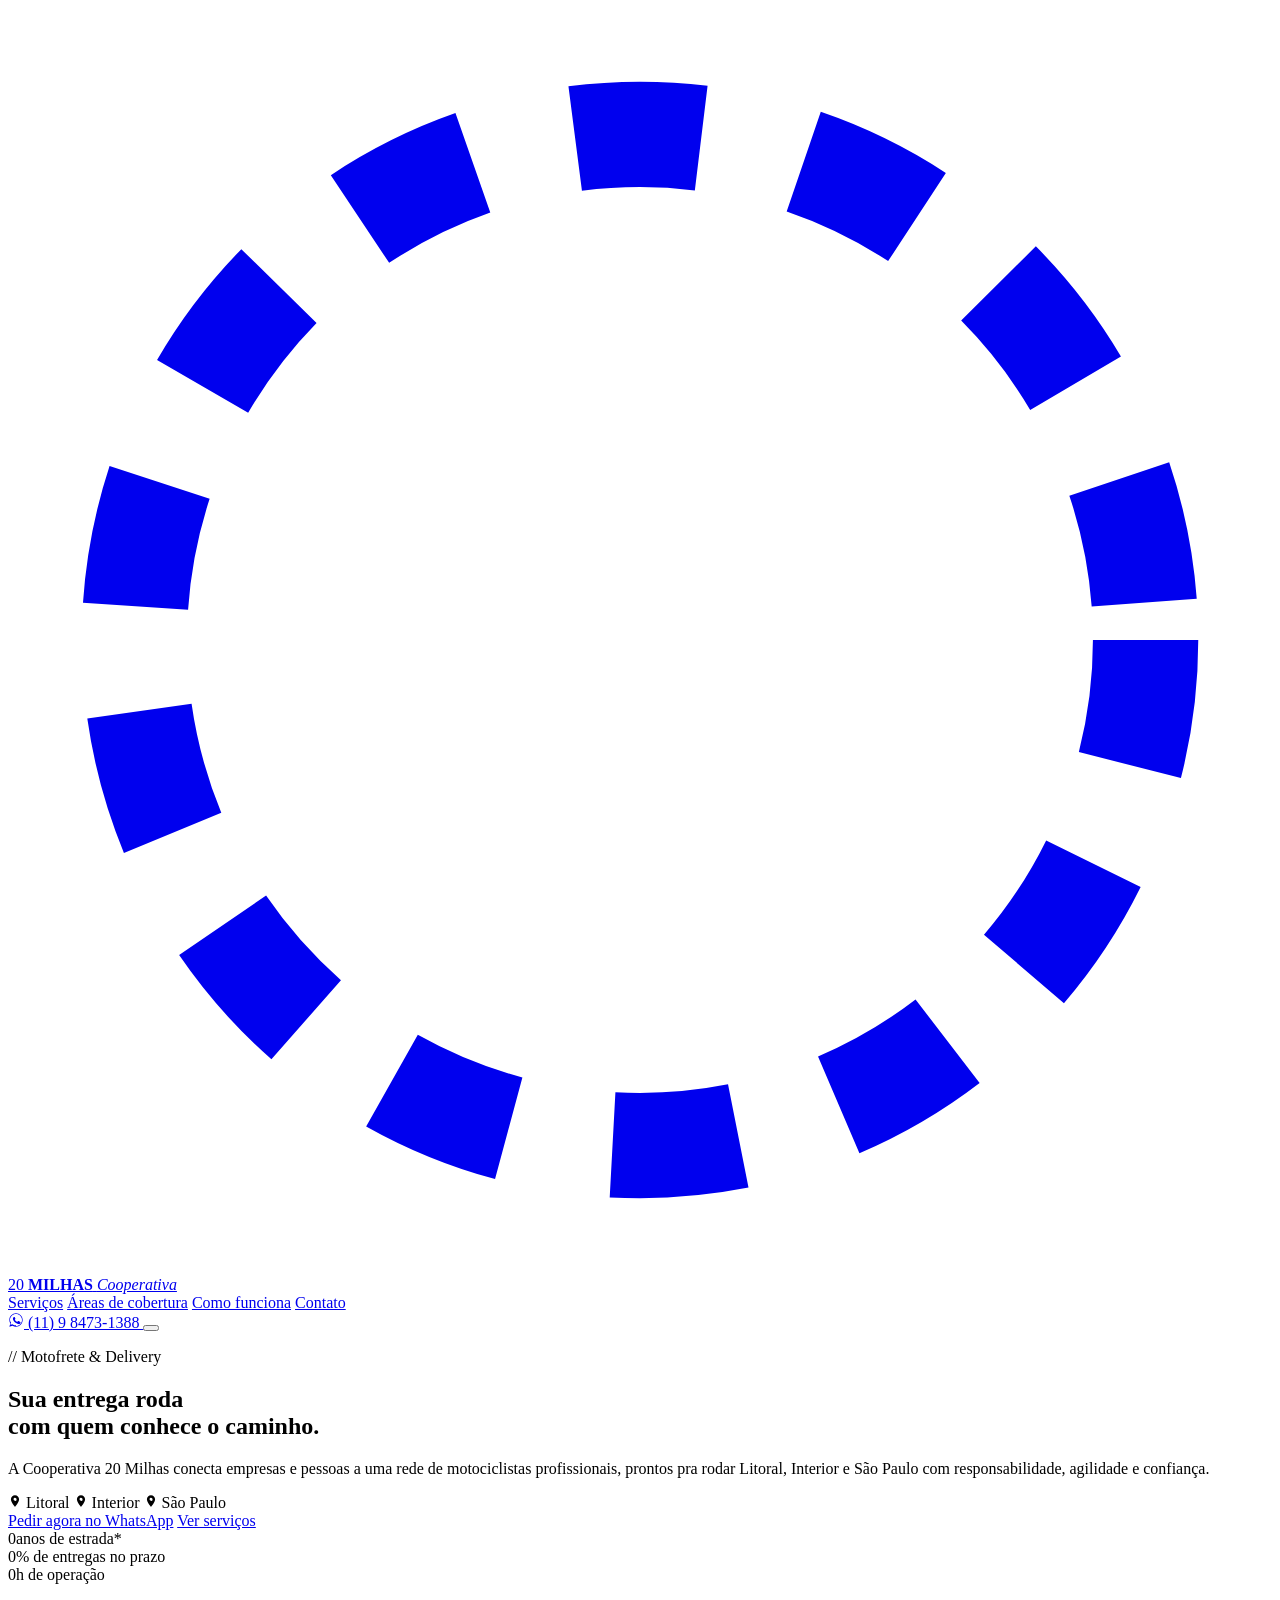
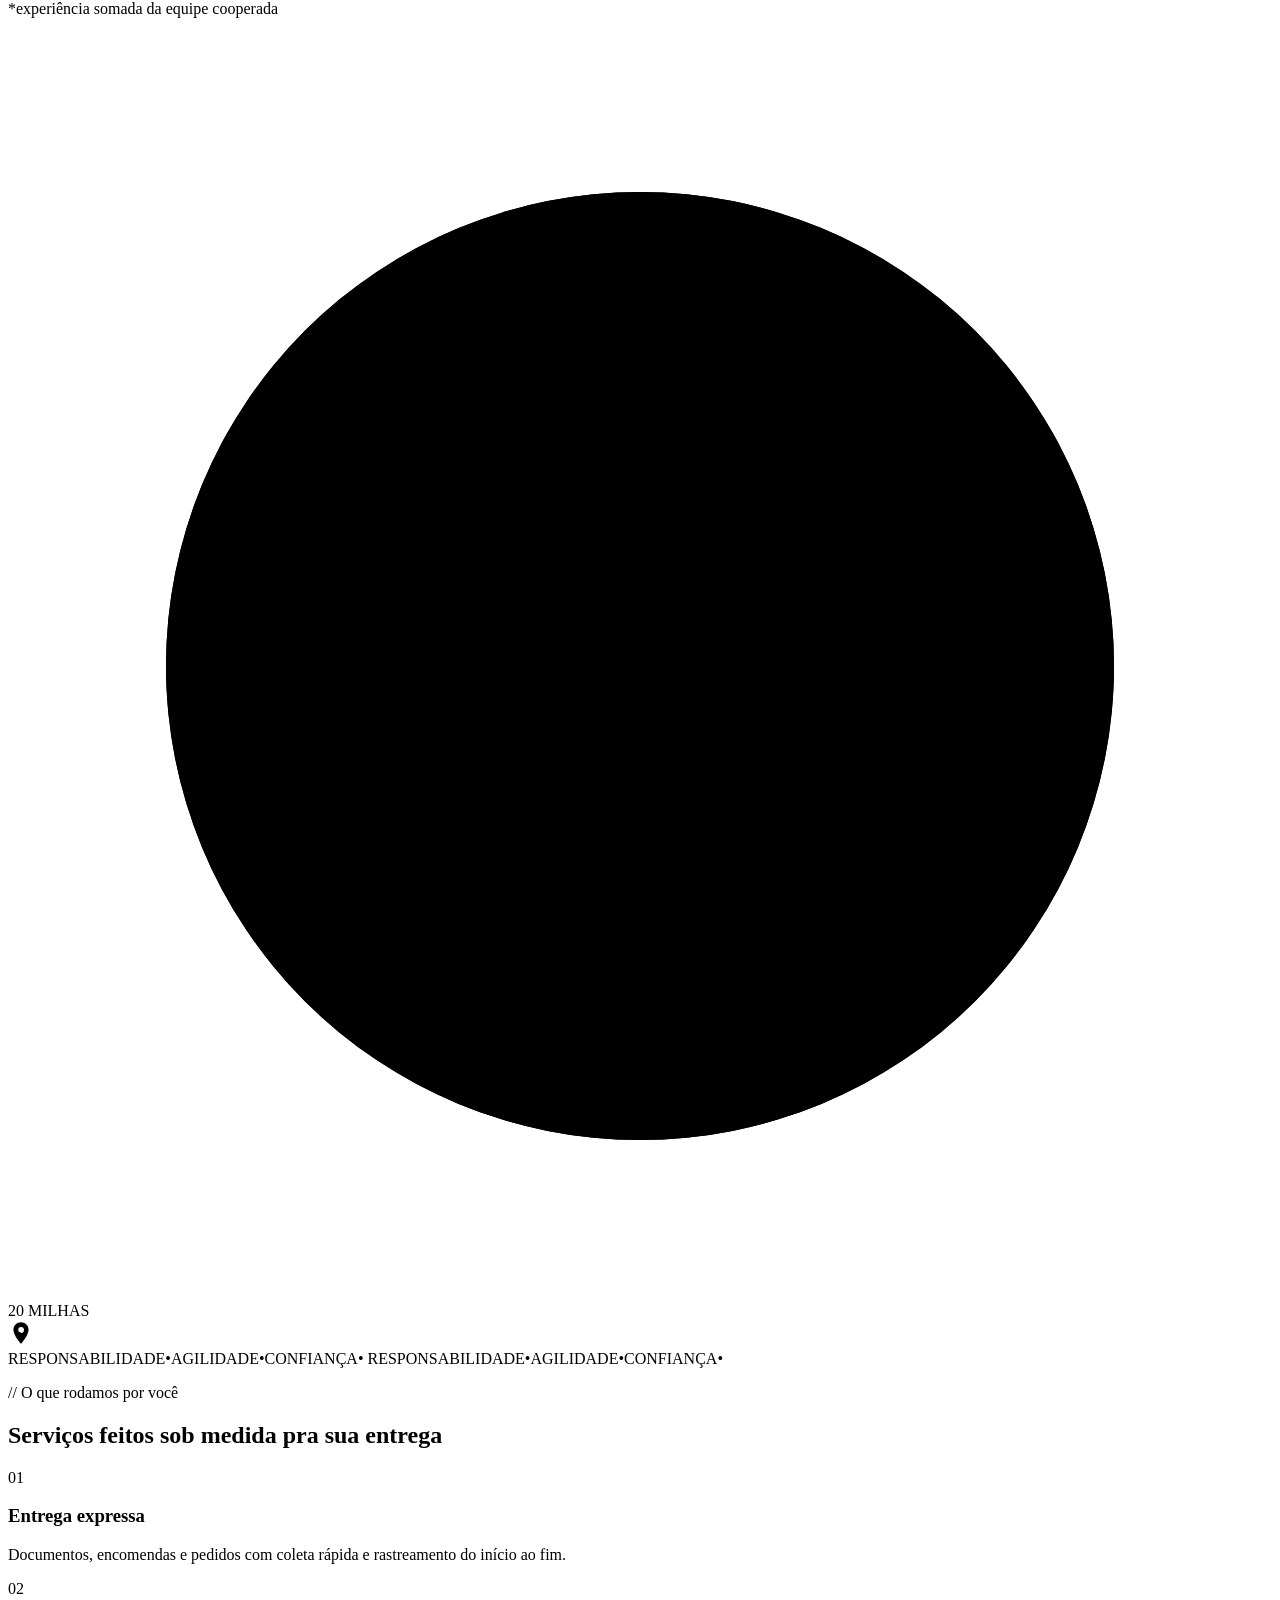
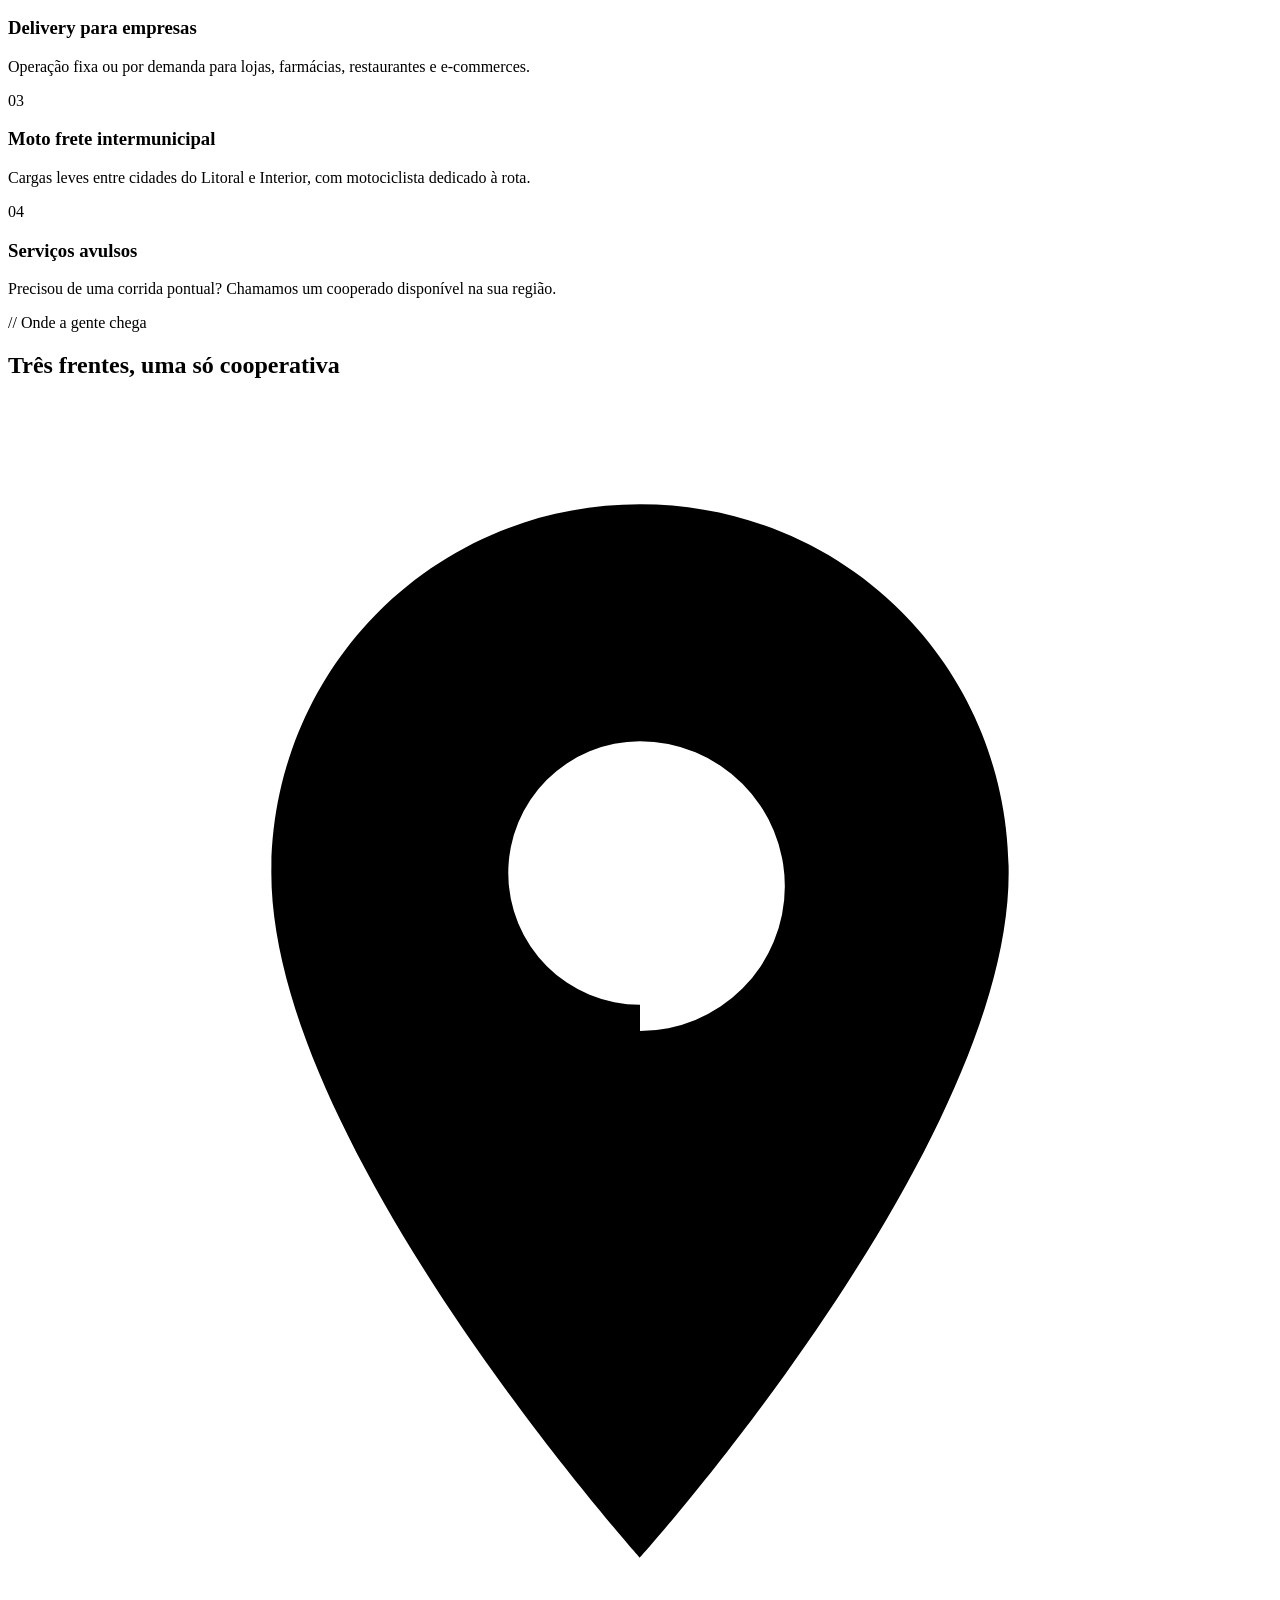
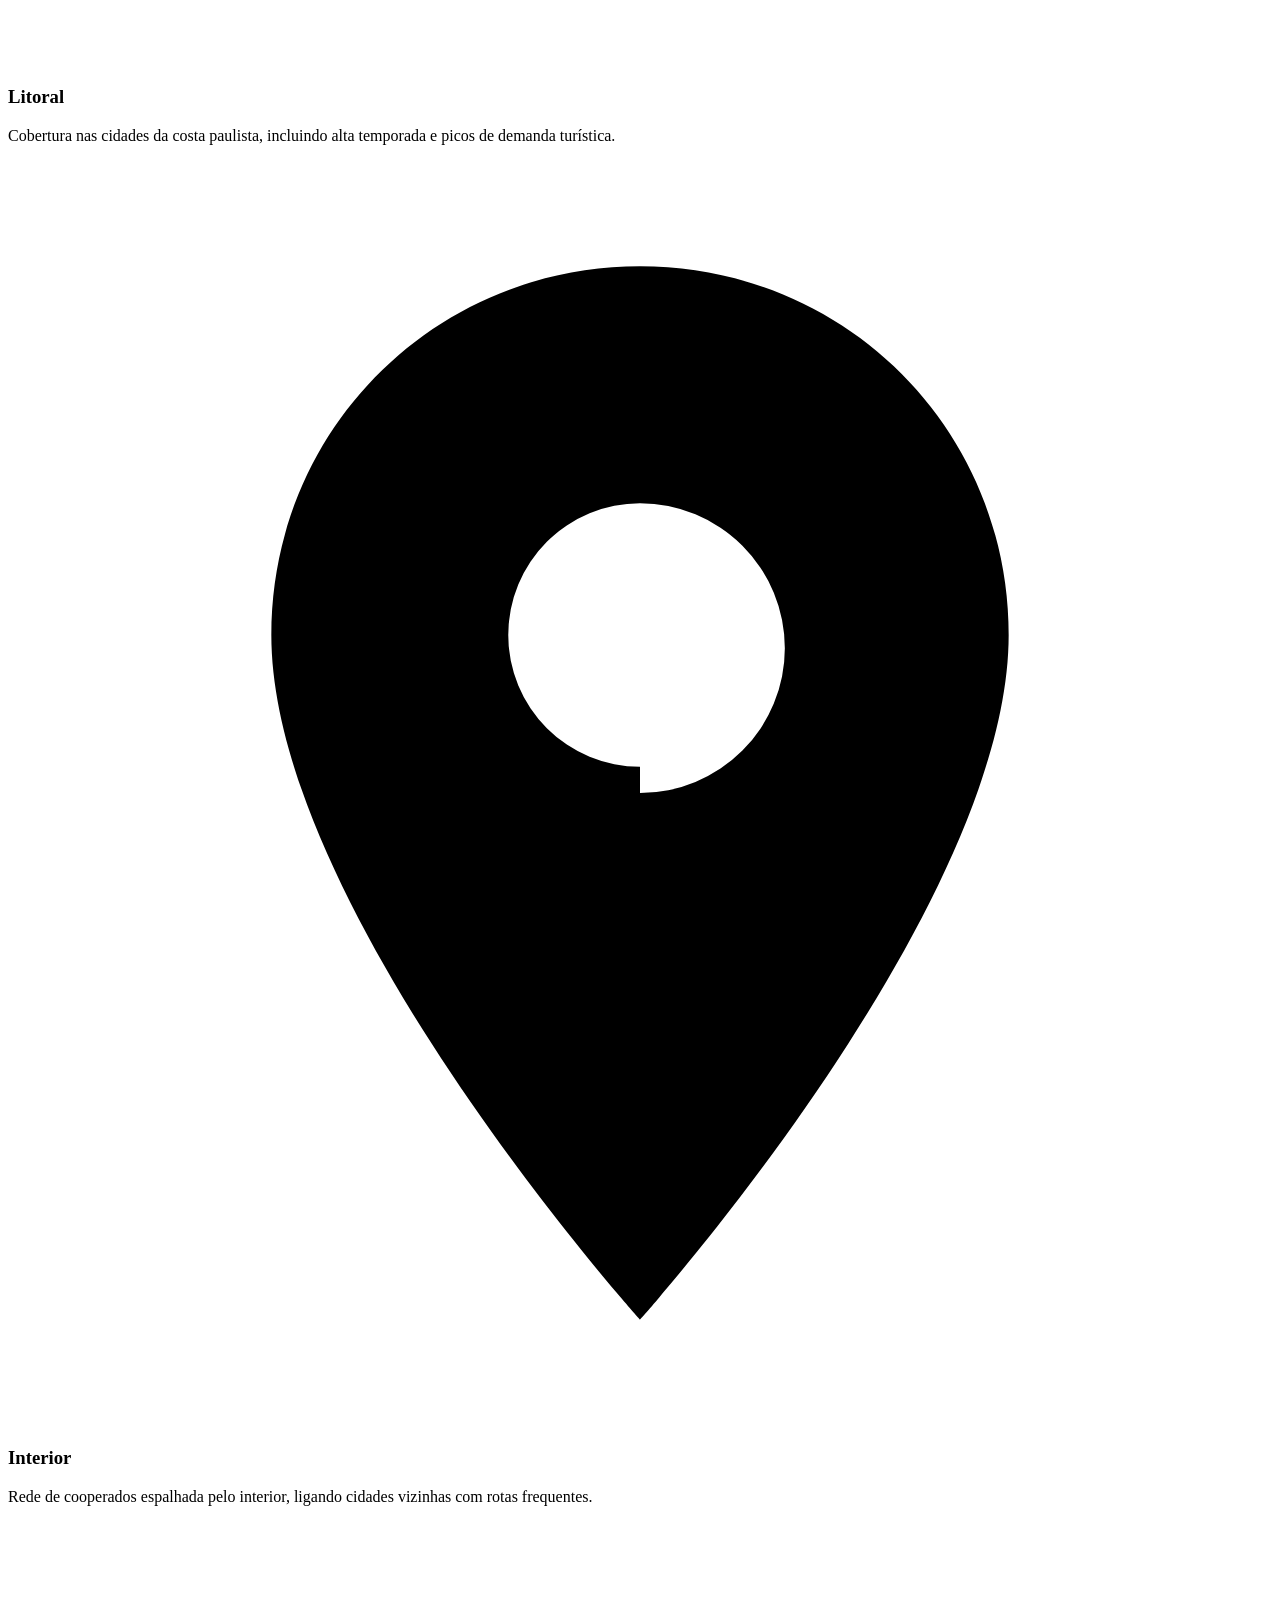
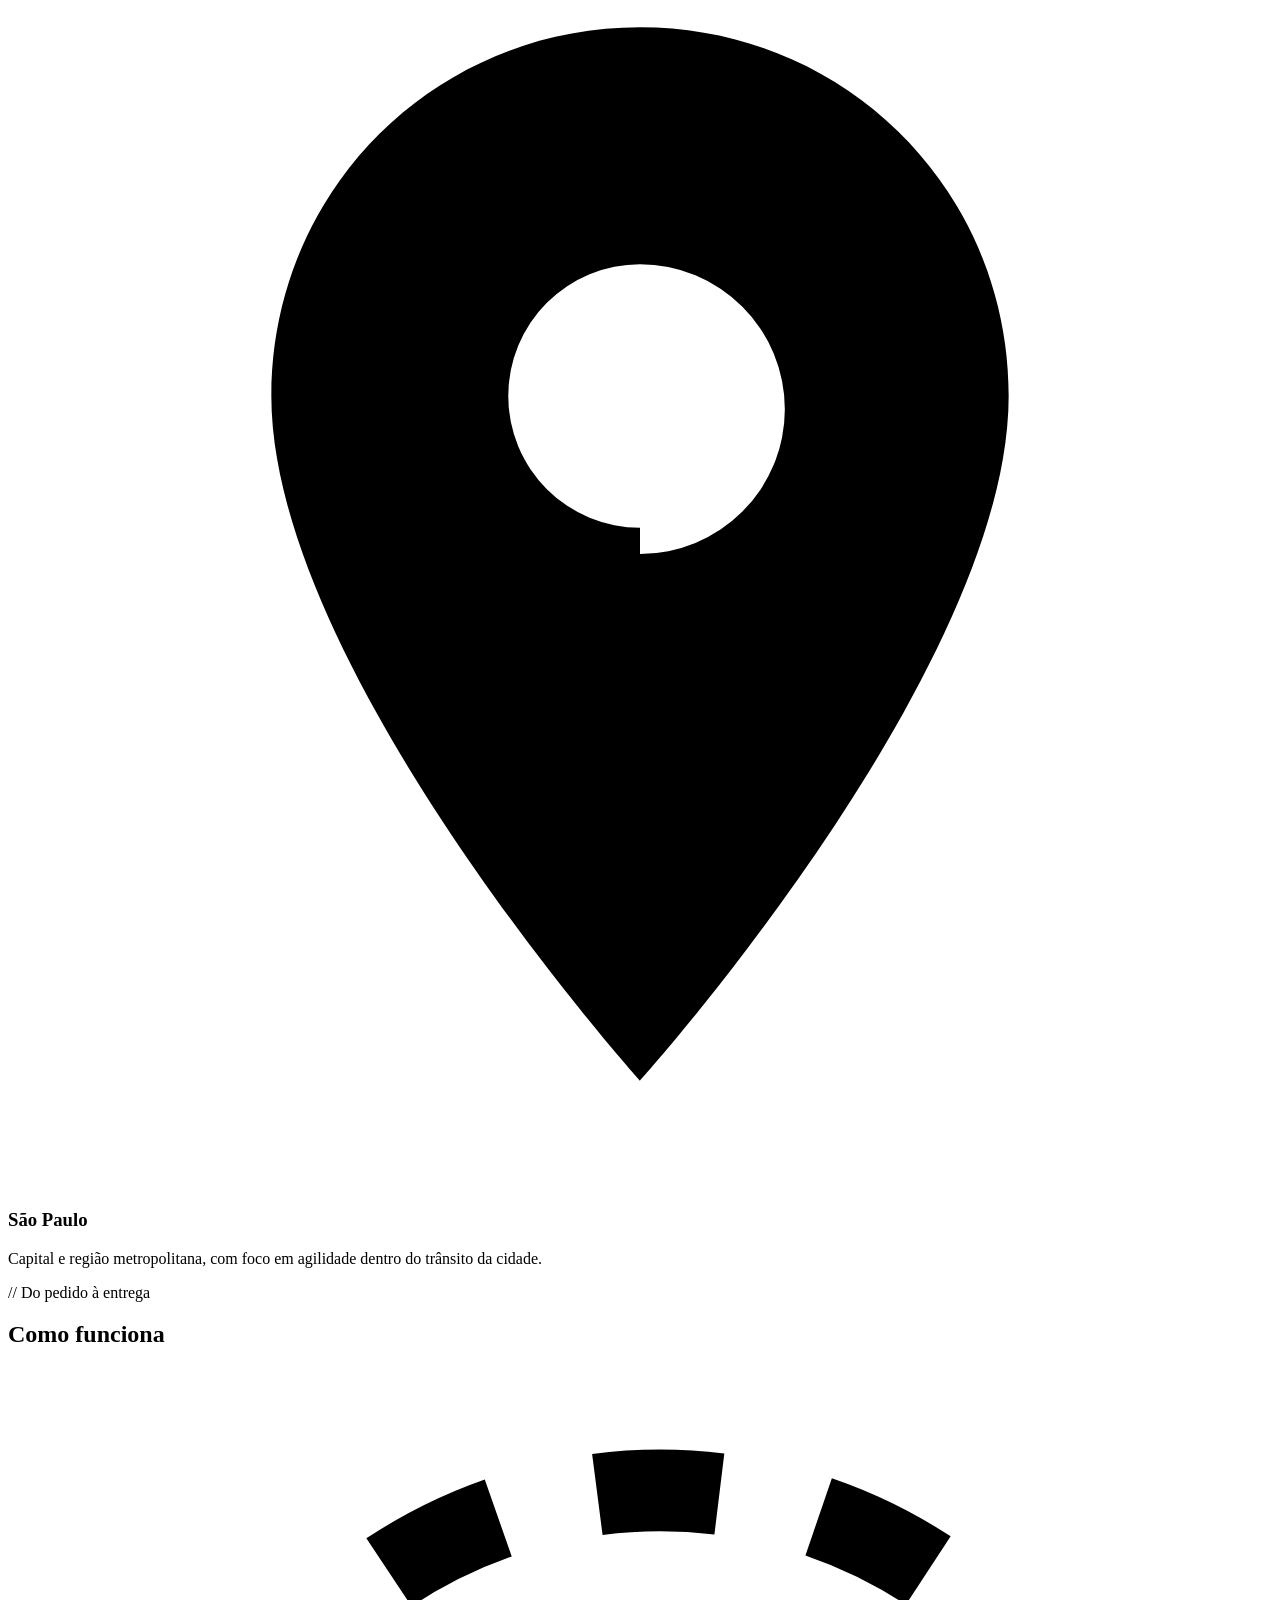
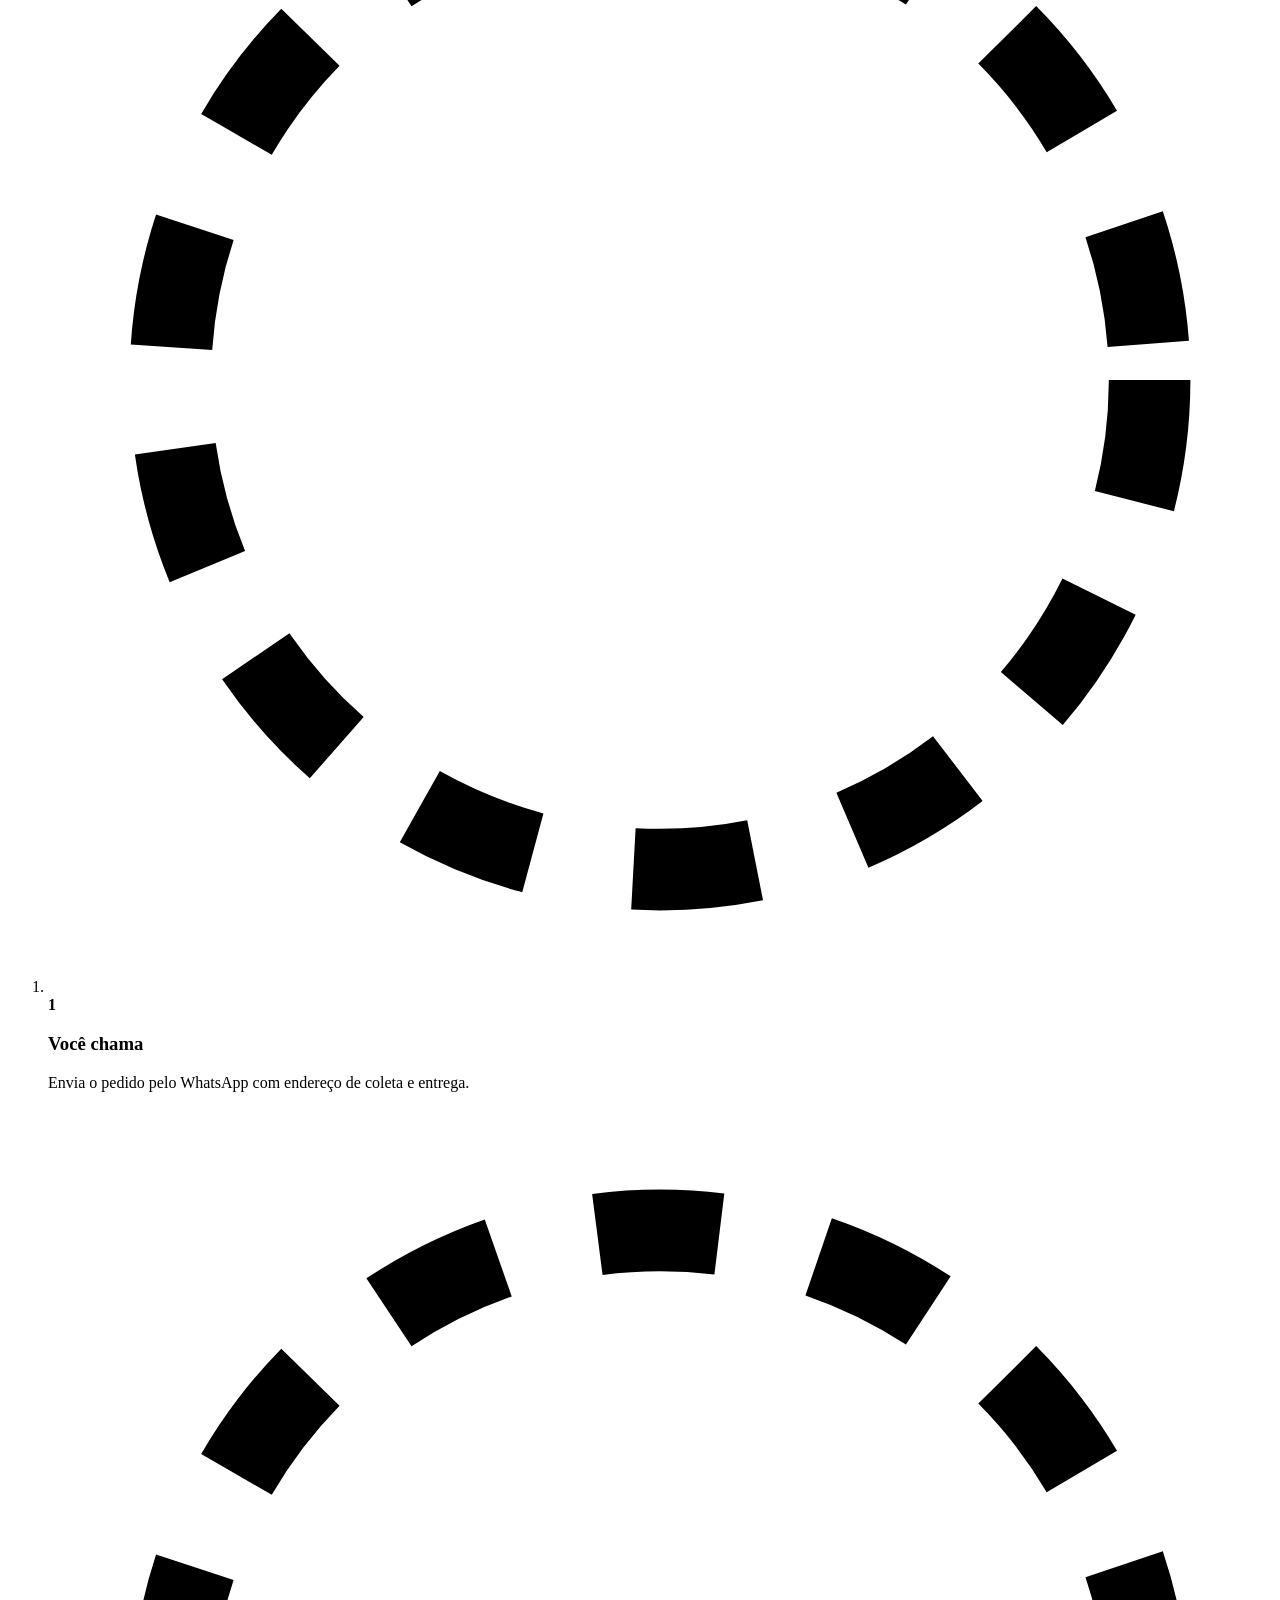
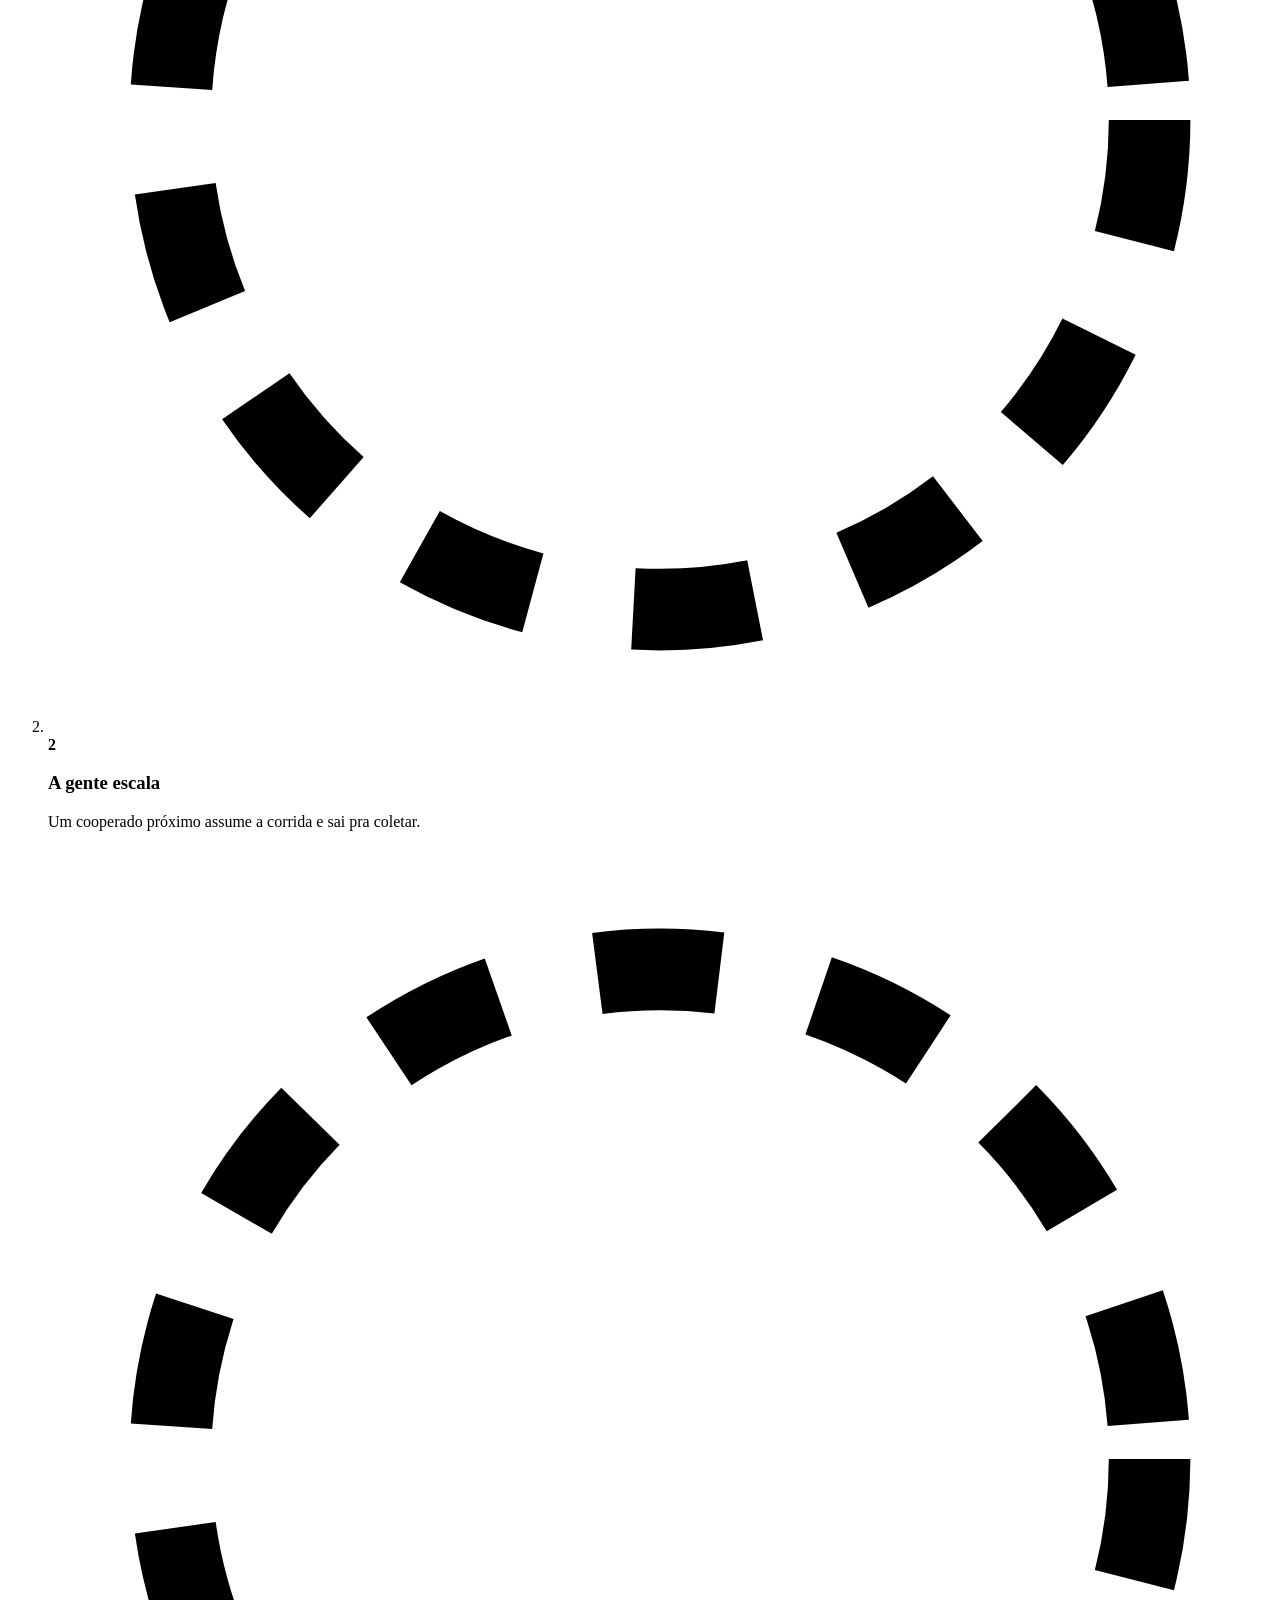
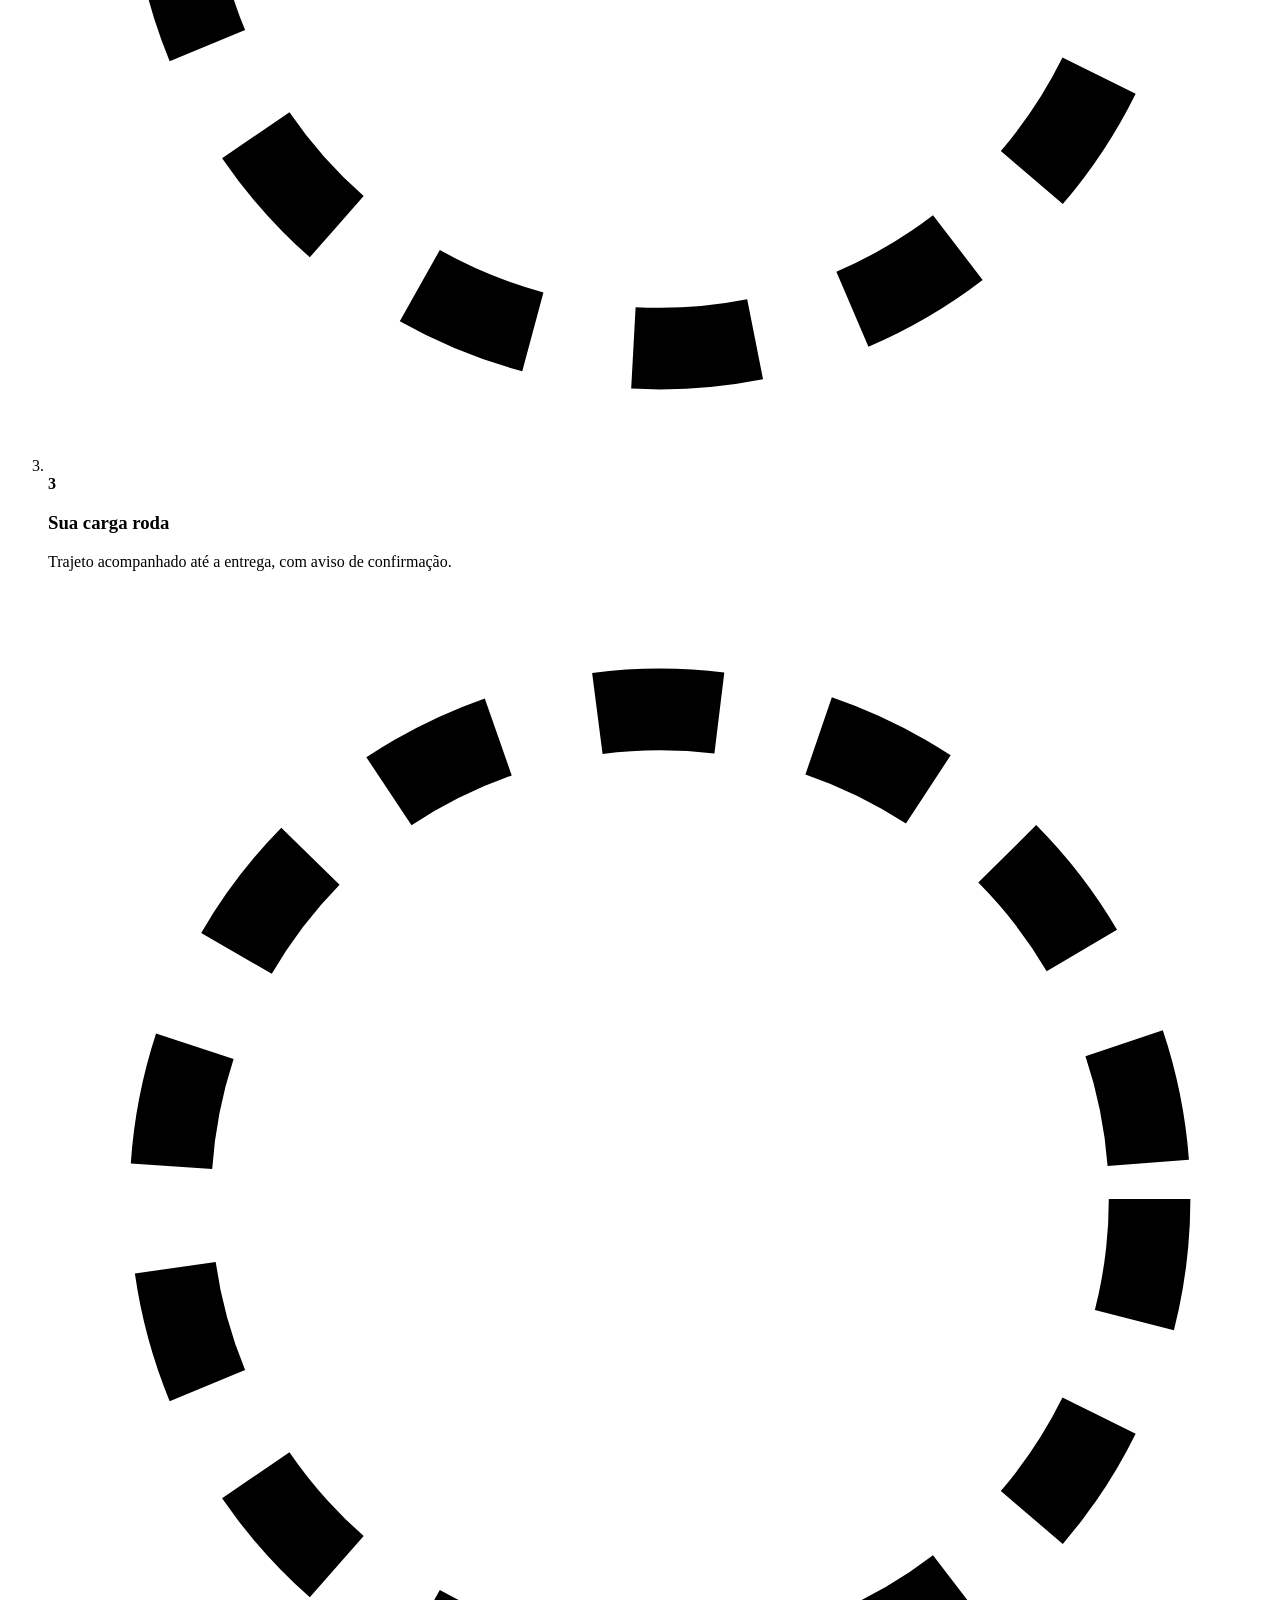
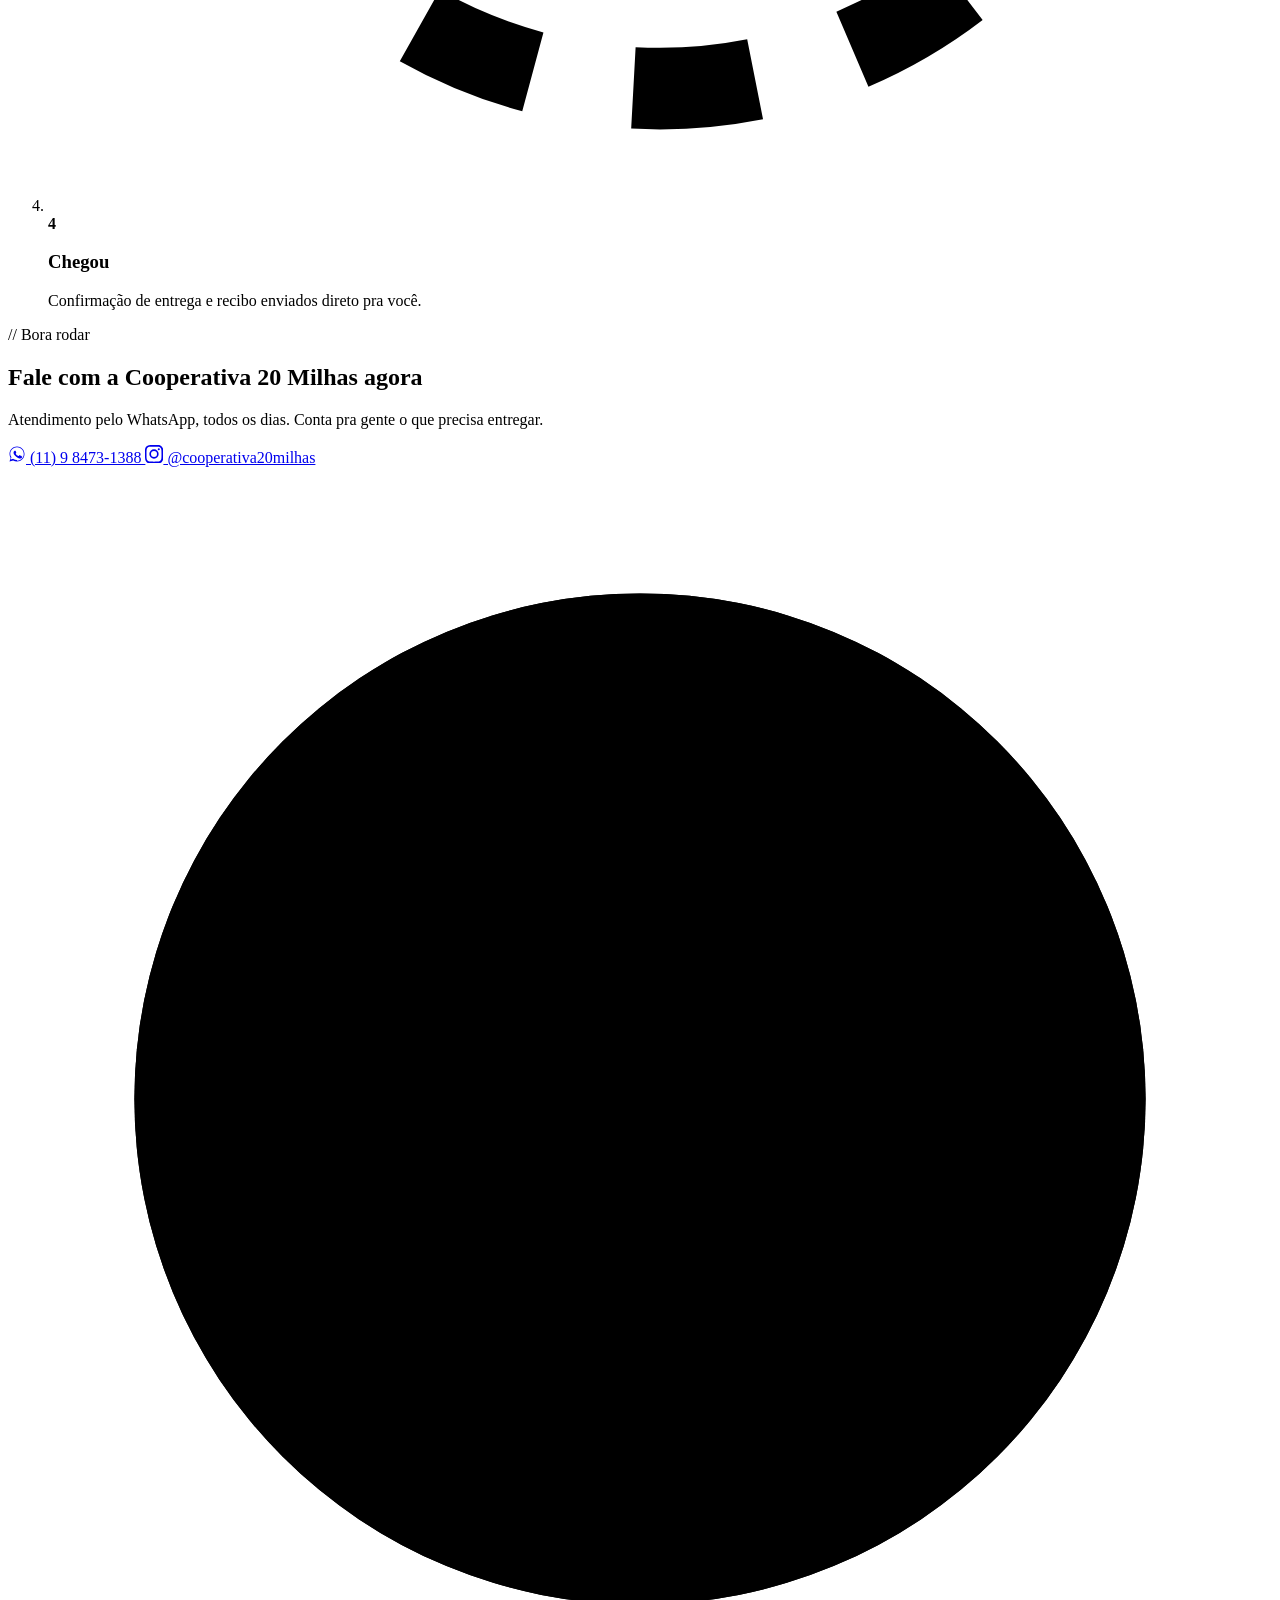
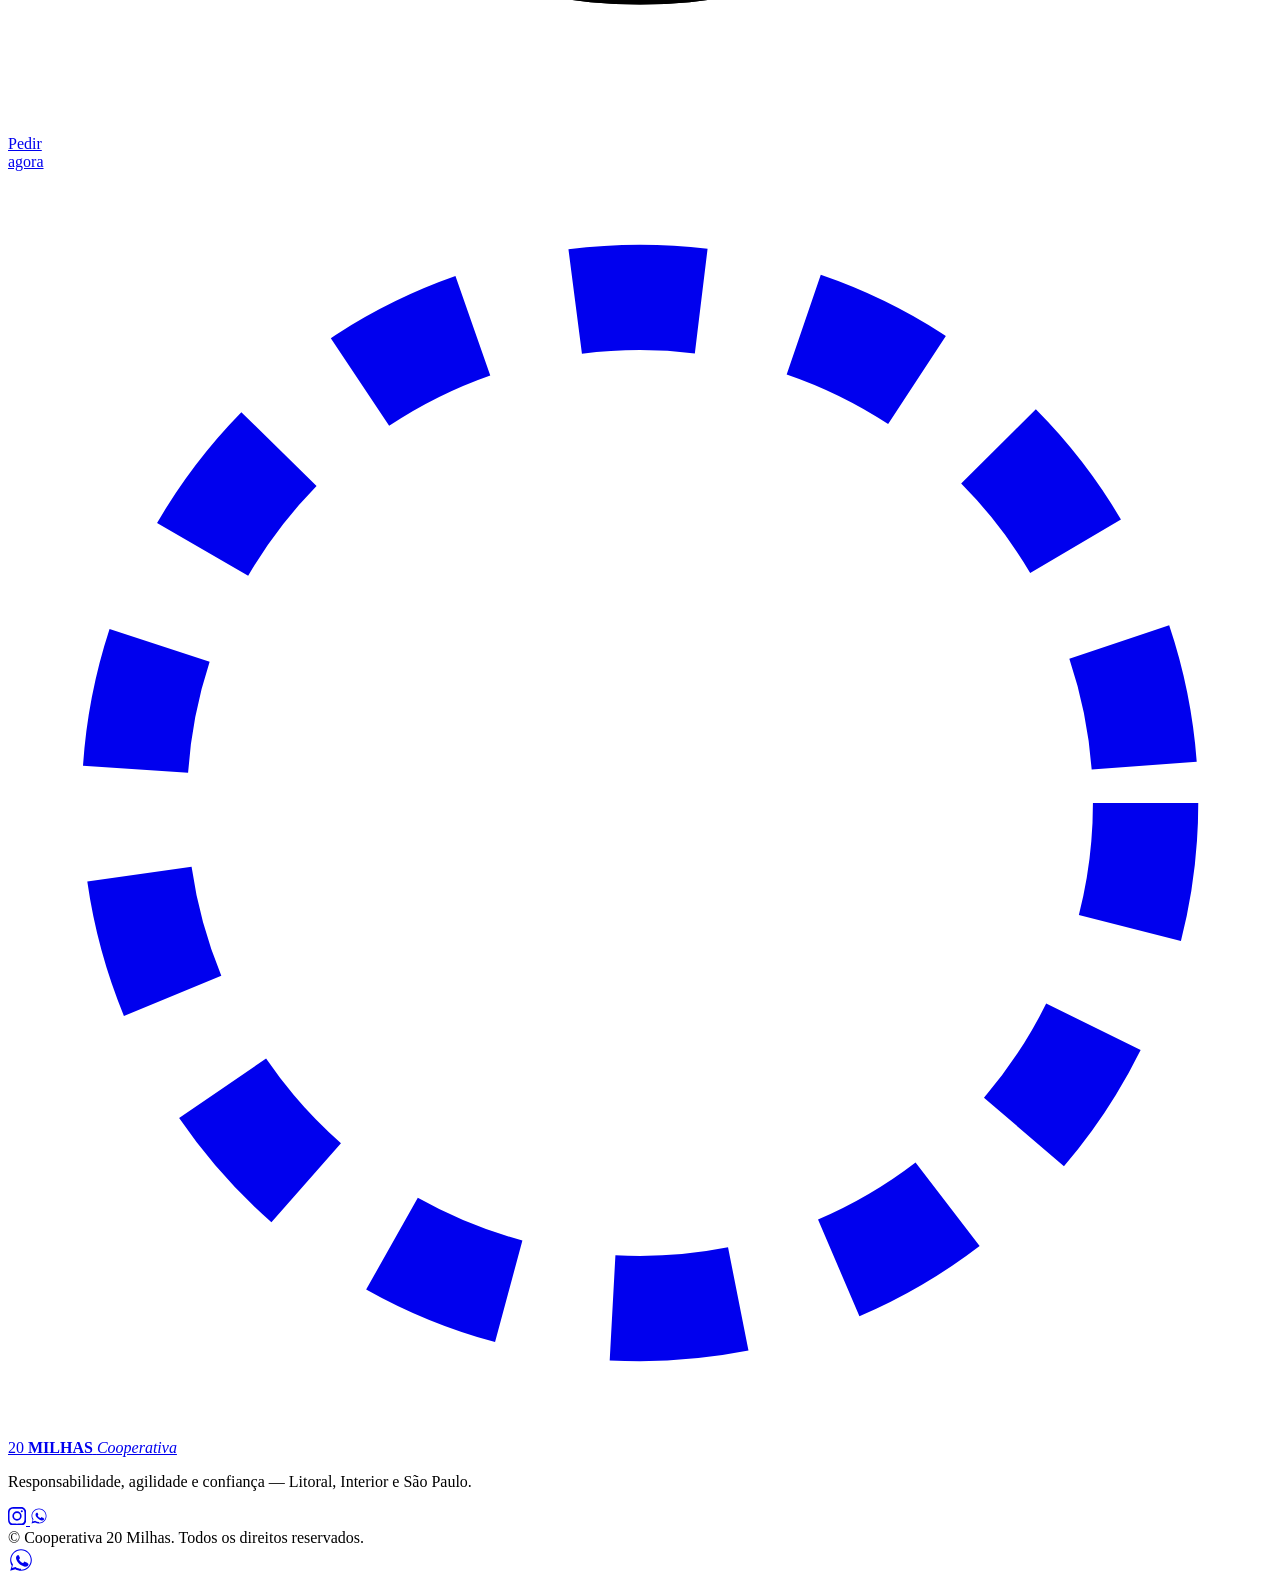
==== index.html @ 3043cec6 "Criar index.html" ====
<!DOCTYPE html>
<html lang="pt-BR">
<head>
<meta charset="UTF-8">
<meta name="viewport" content="width=device-width, initial-scale=1.0">
<title>Cooperativa 20 Milhas — Motofrete com Responsabilidade, Agilidade e Confiança</title>
<meta name="description" content="Cooperativa 20 Milhas: serviço de motofrete e delivery no Litoral, Interior e São Paulo. Responsabilidade, agilidade e confiança em cada entrega.">
<link rel="preconnect" href="https://fonts.googleapis.com">
<link rel="preconnect" href="https://fonts.gstatic.com" crossorigin>
<link href="https://fonts.googleapis.com/css2?family=Anton&family=Barlow+Condensed:wght@500;600;700&family=Barlow:wght@400;500;600;700;800&display=swap" rel="stylesheet">
<link rel="stylesheet" href="style.css">
</head>
<body>

<div class="road-noise" aria-hidden="true"></div>

<!-- ===== HEADER ===== -->
<header class="site-header" id="top">
  <div class="wrap header-row">
    <a href="#top" class="brand">
      <span class="brand-mark">
        <svg viewBox="0 0 60 60" class="brand-ring" aria-hidden="true">
          <circle cx="30" cy="30" r="24" fill="none" stroke="currentColor" stroke-width="5" stroke-dasharray="6 5"/>
        </svg>
        <span class="brand-num">20</span>
      </span>
      <span class="brand-text">
        <strong>MILHAS</strong>
        <em>Cooperativa</em>
      </span>
    </a>

    <nav class="main-nav" id="mainNav">
      <a href="#servicos">Serviços</a>
      <a href="#rotas">Áreas de cobertura</a>
      <a href="#como-funciona">Como funciona</a>
      <a href="#contato">Contato</a>
    </nav>

    <a class="btn btn-ghost header-cta" href="https://wa.me/5511984731388" target="_blank" rel="noopener">
      <svg viewBox="0 0 24 24" width="16" height="16" aria-hidden="true"><path fill="currentColor" d="M17.5 14.4c-.3-.1-1.6-.8-1.9-.9-.2-.1-.4-.1-.6.1-.2.3-.7.9-.8 1-.2.2-.3.2-.5.1-1.5-.7-2.5-1.3-3.4-3-.3-.4.3-.4.7-1.3.1-.2.1-.4 0-.5-.1-.1-.6-1.4-.8-1.9-.2-.5-.4-.4-.6-.4h-.5c-.2 0-.5.1-.7.3-.2.3-1 1-1 2.3 0 1.4 1 2.7 1.1 2.9.1.2 2 3.1 4.9 4.3.7.3 1.2.5 1.6.6.7.2 1.3.2 1.8.1.5-.1 1.6-.7 1.9-1.3.2-.6.2-1.1.2-1.2-.1-.1-.3-.2-.5-.3z"/><path fill="currentColor" d="M12 2C6.5 2 2 6.5 2 12c0 1.9.5 3.7 1.5 5.3L2 22l4.8-1.4C8.3 21.5 10.1 22 12 22c5.5 0 10-4.5 10-10S17.5 2 12 2zm0 18c-1.7 0-3.4-.5-4.8-1.4l-.3-.2-3.2.9.9-3.1-.2-.3C3.5 14.5 3 13.3 3 12c0-5 4-9 9-9s9 4 9 9-4 9-9 9z"/></svg>
      (11) 9 8473-1388
    </a>

    <button class="nav-toggle" id="navToggle" aria-label="Abrir menu" aria-expanded="false">
      <span></span><span></span><span></span>
    </button>
  </div>
</header>

<!-- ===== HERO ===== -->
<section class="hero">
  <div class="hero-streaks" aria-hidden="true">
    <span></span><span></span><span></span>
  </div>

  <div class="wrap hero-grid">
    <div class="hero-copy" data-reveal>
      <p class="eyebrow">// Motofrete &amp; Delivery</p>
      <h1>
        Sua entrega roda <br>
        com quem <span class="hl">conhece o caminho</span>.
      </h1>
      <p class="hero-lead">
        A Cooperativa 20 Milhas conecta empresas e pessoas a uma rede de
        motociclistas profissionais, prontos pra rodar Litoral, Interior e
        São Paulo com responsabilidade, agilidade e confiança.
      </p>

      <div class="hero-badges">
        <span class="badge"><svg viewBox="0 0 24 24" width="14" height="14"><path fill="currentColor" d="M12 2C8.1 2 5 5.1 5 9c0 5.2 7 13 7 13s7-7.8 7-13c0-3.9-3.1-7-7-7zm0 9.5A2.5 2.5 0 1 1 12 6.5a2.5 2.5 0 0 1 0 5.5z"/></svg> Litoral</span>
        <span class="badge"><svg viewBox="0 0 24 24" width="14" height="14"><path fill="currentColor" d="M12 2C8.1 2 5 5.1 5 9c0 5.2 7 13 7 13s7-7.8 7-13c0-3.9-3.1-7-7-7zm0 9.5A2.5 2.5 0 1 1 12 6.5a2.5 2.5 0 0 1 0 5.5z"/></svg> Interior</span>
        <span class="badge"><svg viewBox="0 0 24 24" width="14" height="14"><path fill="currentColor" d="M12 2C8.1 2 5 5.1 5 9c0 5.2 7 13 7 13s7-7.8 7-13c0-3.9-3.1-7-7-7zm0 9.5A2.5 2.5 0 1 1 12 6.5a2.5 2.5 0 0 1 0 5.5z"/></svg> São Paulo</span>
      </div>

      <div class="hero-actions">
        <a class="btn btn-primary" href="https://wa.me/5511984731388" target="_blank" rel="noopener">Pedir agora no WhatsApp</a>
        <a class="btn btn-outline" href="#servicos">Ver serviços</a>
      </div>

      <div class="hero-stats">
        <div class="stat"><span class="stat-num" data-count="20">0</span><span class="stat-label">anos de estrada*</span></div>
        <div class="stat"><span class="stat-num" data-count="98">0</span><span class="stat-label">% de entregas no prazo</span></div>
        <div class="stat"><span class="stat-num" data-count="24">0</span><span class="stat-label">h de operação</span></div>
      </div>
      <p class="stat-footnote">*experiência somada da equipe cooperada</p>
    </div>

    <div class="hero-art" data-reveal>
      <svg class="loop-ring loop-ring--hero" viewBox="0 0 400 400" aria-hidden="true">
        <circle cx="200" cy="200" r="150" class="loop-track"/>
        <circle cx="200" cy="200" r="150" class="loop-dash"/>
      </svg>
      <div class="hero-art-core">
        <span class="hero-art-num">20</span>
        <span class="hero-art-word">MILHAS</span>
      </div>
      <span class="hero-pin">
        <svg viewBox="0 0 24 24" width="26" height="26"><path fill="currentColor" d="M12 2C8.1 2 5 5.1 5 9c0 5.2 7 13 7 13s7-7.8 7-13c0-3.9-3.1-7-7-7zm0 9.5A2.5 2.5 0 1 1 12 6.5a2.5 2.5 0 0 1 0 5.5z"/></svg>
      </span>
    </div>
  </div>
</section>

<!-- ===== MARQUEE ===== -->
<div class="marquee" aria-hidden="true">
  <div class="marquee-track">
    <span>RESPONSABILIDADE</span><span>•</span><span>AGILIDADE</span><span>•</span><span>CONFIANÇA</span><span>•</span>
    <span>RESPONSABILIDADE</span><span>•</span><span>AGILIDADE</span><span>•</span><span>CONFIANÇA</span><span>•</span>
  </div>
</div>

<!-- ===== SERVIÇOS ===== -->
<section class="section" id="servicos">
  <div class="wrap">
    <p class="eyebrow" data-reveal>// O que rodamos por você</p>
    <h2 data-reveal>Serviços feitos <span class="hl">sob medida</span> pra sua entrega</h2>

    <div class="cards" data-reveal>
      <article class="card">
        <span class="card-num">01</span>
        <h3>Entrega expressa</h3>
        <p>Documentos, encomendas e pedidos com coleta rápida e rastreamento do início ao fim.</p>
      </article>
      <article class="card">
        <span class="card-num">02</span>
        <h3>Delivery para empresas</h3>
        <p>Operação fixa ou por demanda para lojas, farmácias, restaurantes e e-commerces.</p>
      </article>
      <article class="card">
        <span class="card-num">03</span>
        <h3>Moto frete intermunicipal</h3>
        <p>Cargas leves entre cidades do Litoral e Interior, com motociclista dedicado à rota.</p>
      </article>
      <article class="card">
        <span class="card-num">04</span>
        <h3>Serviços avulsos</h3>
        <p>Precisou de uma corrida pontual? Chamamos um cooperado disponível na sua região.</p>
      </article>
    </div>
  </div>
</section>

<!-- ===== ROTAS / COBERTURA ===== -->
<section class="section section-dark" id="rotas">
  <div class="wrap">
    <p class="eyebrow" data-reveal>// Onde a gente chega</p>
    <h2 data-reveal>Três frentes, <span class="hl">uma só cooperativa</span></h2>

    <div class="routes" data-reveal>
      <div class="route">
        <svg class="route-icon" viewBox="0 0 24 24"><path fill="currentColor" d="M12 2C8.1 2 5 5.1 5 9c0 5.2 7 13 7 13s7-7.8 7-13c0-3.9-3.1-7-7-7zm0 9.5A2.5 2.5 0 1 1 12 6.5a2.5 2.5 0 0 1 0 5.5z"/></svg>
        <h3>Litoral</h3>
        <p>Cobertura nas cidades da costa paulista, incluindo alta temporada e picos de demanda turística.</p>
      </div>
      <div class="route">
        <svg class="route-icon" viewBox="0 0 24 24"><path fill="currentColor" d="M12 2C8.1 2 5 5.1 5 9c0 5.2 7 13 7 13s7-7.8 7-13c0-3.9-3.1-7-7-7zm0 9.5A2.5 2.5 0 1 1 12 6.5a2.5 2.5 0 0 1 0 5.5z"/></svg>
        <h3>Interior</h3>
        <p>Rede de cooperados espalhada pelo interior, ligando cidades vizinhas com rotas frequentes.</p>
      </div>
      <div class="route">
        <svg class="route-icon" viewBox="0 0 24 24"><path fill="currentColor" d="M12 2C8.1 2 5 5.1 5 9c0 5.2 7 13 7 13s7-7.8 7-13c0-3.9-3.1-7-7-7zm0 9.5A2.5 2.5 0 1 1 12 6.5a2.5 2.5 0 0 1 0 5.5z"/></svg>
        <h3>São Paulo</h3>
        <p>Capital e região metropolitana, com foco em agilidade dentro do trânsito da cidade.</p>
      </div>
    </div>
  </div>
</section>

<!-- ===== COMO FUNCIONA ===== -->
<section class="section" id="como-funciona">
  <div class="wrap">
    <p class="eyebrow" data-reveal>// Do pedido à entrega</p>
    <h2 data-reveal>Como funciona</h2>

    <ol class="steps" data-reveal>
      <li class="step">
        <span class="step-ring"><svg viewBox="0 0 60 60"><circle cx="30" cy="30" r="24" fill="none" stroke="currentColor" stroke-width="4" stroke-dasharray="6 5"/></svg><b>1</b></span>
        <div>
          <h3>Você chama</h3>
          <p>Envia o pedido pelo WhatsApp com endereço de coleta e entrega.</p>
        </div>
      </li>
      <li class="step">
        <span class="step-ring"><svg viewBox="0 0 60 60"><circle cx="30" cy="30" r="24" fill="none" stroke="currentColor" stroke-width="4" stroke-dasharray="6 5"/></svg><b>2</b></span>
        <div>
          <h3>A gente escala</h3>
          <p>Um cooperado próximo assume a corrida e sai pra coletar.</p>
        </div>
      </li>
      <li class="step">
        <span class="step-ring"><svg viewBox="0 0 60 60"><circle cx="30" cy="30" r="24" fill="none" stroke="currentColor" stroke-width="4" stroke-dasharray="6 5"/></svg><b>3</b></span>
        <div>
          <h3>Sua carga roda</h3>
          <p>Trajeto acompanhado até a entrega, com aviso de confirmação.</p>
        </div>
      </li>
      <li class="step">
        <span class="step-ring"><svg viewBox="0 0 60 60"><circle cx="30" cy="30" r="24" fill="none" stroke="currentColor" stroke-width="4" stroke-dasharray="6 5"/></svg><b>4</b></span>
        <div>
          <h3>Chegou</h3>
          <p>Confirmação de entrega e recibo enviados direto pra você.</p>
        </div>
      </li>
    </ol>
  </div>
</section>

<!-- ===== CTA / CONTATO ===== -->
<section class="cta-band" id="contato">
  <div class="wrap cta-grid" data-reveal>
    <div class="cta-copy">
      <p class="eyebrow">// Bora rodar</p>
      <h2>Fale com a Cooperativa <span class="hl">20 Milhas</span> agora</h2>
      <p class="hero-lead">Atendimento pelo WhatsApp, todos os dias. Conta pra gente o que precisa entregar.</p>

      <div class="contact-list">
        <a class="contact-item" href="https://wa.me/5511984731388" target="_blank" rel="noopener">
          <svg viewBox="0 0 24 24" width="18" height="18" aria-hidden="true"><path fill="currentColor" d="M17.5 14.4c-.3-.1-1.6-.8-1.9-.9-.2-.1-.4-.1-.6.1-.2.3-.7.9-.8 1-.2.2-.3.2-.5.1-1.5-.7-2.5-1.3-3.4-3-.3-.4.3-.4.7-1.3.1-.2.1-.4 0-.5-.1-.1-.6-1.4-.8-1.9-.2-.5-.4-.4-.6-.4h-.5c-.2 0-.5.1-.7.3-.2.3-1 1-1 2.3 0 1.4 1 2.7 1.1 2.9.1.2 2 3.1 4.9 4.3.7.3 1.2.5 1.6.6.7.2 1.3.2 1.8.1.5-.1 1.6-.7 1.9-1.3.2-.6.2-1.1.2-1.2-.1-.1-.3-.2-.5-.3z"/><path fill="currentColor" d="M12 2C6.5 2 2 6.5 2 12c0 1.9.5 3.7 1.5 5.3L2 22l4.8-1.4C8.3 21.5 10.1 22 12 22c5.5 0 10-4.5 10-10S17.5 2 12 2zm0 18c-1.7 0-3.4-.5-4.8-1.4l-.3-.2-3.2.9.9-3.1-.2-.3C3.5 14.5 3 13.3 3 12c0-5 4-9 9-9s9 4 9 9-4 9-9 9z"/></svg>
          (11) 9 8473-1388
        </a>
        <a class="contact-item" href="https://instagram.com/cooperativa20milhas" target="_blank" rel="noopener">
          <svg viewBox="0 0 24 24" width="18" height="18" aria-hidden="true"><path fill="currentColor" d="M12 2.2c3.2 0 3.6 0 4.9.1 1.2.1 1.9.2 2.3.4.6.2 1 .5 1.4.9.4.4.7.8.9 1.4.2.4.3 1.1.4 2.3.1 1.3.1 1.7.1 4.9s0 3.6-.1 4.9c-.1 1.2-.2 1.9-.4 2.3-.2.6-.5 1-.9 1.4-.4.4-.8.7-1.4.9-.4.2-1.1.3-2.3.4-1.3.1-1.7.1-4.9.1s-3.6 0-4.9-.1c-1.2-.1-1.9-.2-2.3-.4-.6-.2-1-.5-1.4-.9-.4-.4-.7-.8-.9-1.4-.2-.4-.3-1.1-.4-2.3-.1-1.3-.1-1.7-.1-4.9s0-3.6.1-4.9c.1-1.2.2-1.9.4-2.3.2-.6.5-1 .9-1.4.4-.4.8-.7 1.4-.9.4-.2 1.1-.3 2.3-.4 1.3-.1 1.7-.1 4.9-.1zM12 0C8.7 0 8.3 0 7 .1c-1.3.1-2.2.2-3 .5-.8.3-1.5.7-2.2 1.4C1.1 2.7.7 3.4.4 4.2c-.3.8-.4 1.7-.5 3C0 8.7 0 9.1 0 12.4s0 3.7.1 5c.1 1.3.2 2.2.5 3 .3.8.7 1.5 1.4 2.2.7.7 1.4 1.1 2.2 1.4.8.3 1.7.4 3 .5 1.3.1 1.7.1 5 .1s3.7 0 5-.1c1.3-.1 2.2-.2 3-.5.8-.3 1.5-.7 2.2-1.4.7-.7 1.1-1.4 1.4-2.2.3-.8.4-1.7.5-3 .1-1.3.1-1.7.1-5s0-3.7-.1-5c-.1-1.3-.2-2.2-.5-3-.3-.8-.7-1.5-1.4-2.2C21.3 1.1 20.6.7 19.8.4c-.8-.3-1.7-.4-3-.5C15.5 0 15.1 0 12 0z"/><path fill="currentColor" d="M12 5.8a6.2 6.2 0 1 0 0 12.4 6.2 6.2 0 0 0 0-12.4zm0 10.2a4 4 0 1 1 0-8 4 4 0 0 1 0 8zM19.8 5.6a1.4 1.4 0 1 1-2.8 0 1.4 1.4 0 0 1 2.8 0z"/></svg>
          @cooperativa20milhas
        </a>
      </div>
    </div>

    <a class="cta-ring" href="https://wa.me/5511984731388" target="_blank" rel="noopener" aria-label="Chamar no WhatsApp">
      <svg class="loop-ring" viewBox="0 0 300 300" aria-hidden="true">
        <circle cx="150" cy="150" r="120" class="loop-track"/>
        <circle cx="150" cy="150" r="120" class="loop-dash"/>
      </svg>
      <span>Pedir<br>agora</span>
    </a>
  </div>
</section>

<!-- ===== FOOTER ===== -->
<footer class="site-footer">
  <div class="wrap footer-row">
    <a href="#top" class="brand brand--footer">
      <span class="brand-mark">
        <svg viewBox="0 0 60 60" class="brand-ring" aria-hidden="true">
          <circle cx="30" cy="30" r="24" fill="none" stroke="currentColor" stroke-width="5" stroke-dasharray="6 5"/>
        </svg>
        <span class="brand-num">20</span>
      </span>
      <span class="brand-text">
        <strong>MILHAS</strong>
        <em>Cooperativa</em>
      </span>
    </a>

    <p class="footer-tag">Responsabilidade, agilidade e confiança — Litoral, Interior e São Paulo.</p>

    <div class="footer-social">
      <a href="https://instagram.com/cooperativa20milhas" target="_blank" rel="noopener" aria-label="Instagram">
        <svg viewBox="0 0 24 24" width="18" height="18"><path fill="currentColor" d="M12 2.2c3.2 0 3.6 0 4.9.1 1.2.1 1.9.2 2.3.4.6.2 1 .5 1.4.9.4.4.7.8.9 1.4.2.4.3 1.1.4 2.3.1 1.3.1 1.7.1 4.9s0 3.6-.1 4.9c-.1 1.2-.2 1.9-.4 2.3-.2.6-.5 1-.9 1.4-.4.4-.8.7-1.4.9-.4.2-1.1.3-2.3.4-1.3.1-1.7.1-4.9.1s-3.6 0-4.9-.1c-1.2-.1-1.9-.2-2.3-.4-.6-.2-1-.5-1.4-.9-.4-.4-.7-.8-.9-1.4-.2-.4-.3-1.1-.4-2.3-.1-1.3-.1-1.7-.1-4.9s0-3.6.1-4.9c.1-1.2.2-1.9.4-2.3.2-.6.5-1 .9-1.4.4-.4.8-.7 1.4-.9.4-.2 1.1-.3 2.3-.4 1.3-.1 1.7-.1 4.9-.1zM12 0C8.7 0 8.3 0 7 .1c-1.3.1-2.2.2-3 .5-.8.3-1.5.7-2.2 1.4C1.1 2.7.7 3.4.4 4.2c-.3.8-.4 1.7-.5 3C0 8.7 0 9.1 0 12.4s0 3.7.1 5c.1 1.3.2 2.2.5 3 .3.8.7 1.5 1.4 2.2.7.7 1.4 1.1 2.2 1.4.8.3 1.7.4 3 .5 1.3.1 1.7.1 5 .1s3.7 0 5-.1c1.3-.1 2.2-.2 3-.5.8-.3 1.5-.7 2.2-1.4.7-.7 1.1-1.4 1.4-2.2.3-.8.4-1.7.5-3 .1-1.3.1-1.7.1-5s0-3.7-.1-5c-.1-1.3-.2-2.2-.5-3-.3-.8-.7-1.5-1.4-2.2C21.3 1.1 20.6.7 19.8.4c-.8-.3-1.7-.4-3-.5C15.5 0 15.1 0 12 0z"/><path fill="currentColor" d="M12 5.8a6.2 6.2 0 1 0 0 12.4 6.2 6.2 0 0 0 0-12.4zm0 10.2a4 4 0 1 1 0-8 4 4 0 0 1 0 8zM19.8 5.6a1.4 1.4 0 1 1-2.8 0 1.4 1.4 0 0 1 2.8 0z"/></svg>
      </a>
      <a href="https://wa.me/5511984731388" target="_blank" rel="noopener" aria-label="WhatsApp">
        <svg viewBox="0 0 24 24" width="18" height="18"><path fill="currentColor" d="M17.5 14.4c-.3-.1-1.6-.8-1.9-.9-.2-.1-.4-.1-.6.1-.2.3-.7.9-.8 1-.2.2-.3.2-.5.1-1.5-.7-2.5-1.3-3.4-3-.3-.4.3-.4.7-1.3.1-.2.1-.4 0-.5-.1-.1-.6-1.4-.8-1.9-.2-.5-.4-.4-.6-.4h-.5c-.2 0-.5.1-.7.3-.2.3-1 1-1 2.3 0 1.4 1 2.7 1.1 2.9.1.2 2 3.1 4.9 4.3.7.3 1.2.5 1.6.6.7.2 1.3.2 1.8.1.5-.1 1.6-.7 1.9-1.3.2-.6.2-1.1.2-1.2-.1-.1-.3-.2-.5-.3z"/><path fill="currentColor" d="M12 2C6.5 2 2 6.5 2 12c0 1.9.5 3.7 1.5 5.3L2 22l4.8-1.4C8.3 21.5 10.1 22 12 22c5.5 0 10-4.5 10-10S17.5 2 12 2zm0 18c-1.7 0-3.4-.5-4.8-1.4l-.3-.2-3.2.9.9-3.1-.2-.3C3.5 14.5 3 13.3 3 12c0-5 4-9 9-9s9 4 9 9-4 9-9 9z"/></svg>
      </a>
    </div>
  </div>
  <div class="wrap footer-bottom">
    <span>© <span id="year"></span> Cooperativa 20 Milhas. Todos os direitos reservados.</span>
  </div>
</footer>

<a class="whatsapp-fab" href="https://wa.me/5511984731388" target="_blank" rel="noopener" aria-label="Chamar no WhatsApp">
  <svg viewBox="0 0 24 24" width="26" height="26"><path fill="currentColor" d="M17.5 14.4c-.3-.1-1.6-.8-1.9-.9-.2-.1-.4-.1-.6.1-.2.3-.7.9-.8 1-.2.2-.3.2-.5.1-1.5-.7-2.5-1.3-3.4-3-.3-.4.3-.4.7-1.3.1-.2.1-.4 0-.5-.1-.1-.6-1.4-.8-1.9-.2-.5-.4-.4-.6-.4h-.5c-.2 0-.5.1-.7.3-.2.3-1 1-1 2.3 0 1.4 1 2.7 1.1 2.9.1.2 2 3.1 4.9 4.3.7.3 1.2.5 1.6.6.7.2 1.3.2 1.8.1.5-.1 1.6-.7 1.9-1.3.2-.6.2-1.1.2-1.2-.1-.1-.3-.2-.5-.3z"/><path fill="currentColor" d="M12 2C6.5 2 2 6.5 2 12c0 1.9.5 3.7 1.5 5.3L2 22l4.8-1.4C8.3 21.5 10.1 22 12 22c5.5 0 10-4.5 10-10S17.5 2 12 2zm0 18c-1.7 0-3.4-.5-4.8-1.4l-.3-.2-3.2.9.9-3.1-.2-.3C3.5 14.5 3 13.3 3 12c0-5 4-9 9-9s9 4 9 9-4 9-9 9z"/></svg>
</a>

<script src="script.js"></script>
</body>
</html>
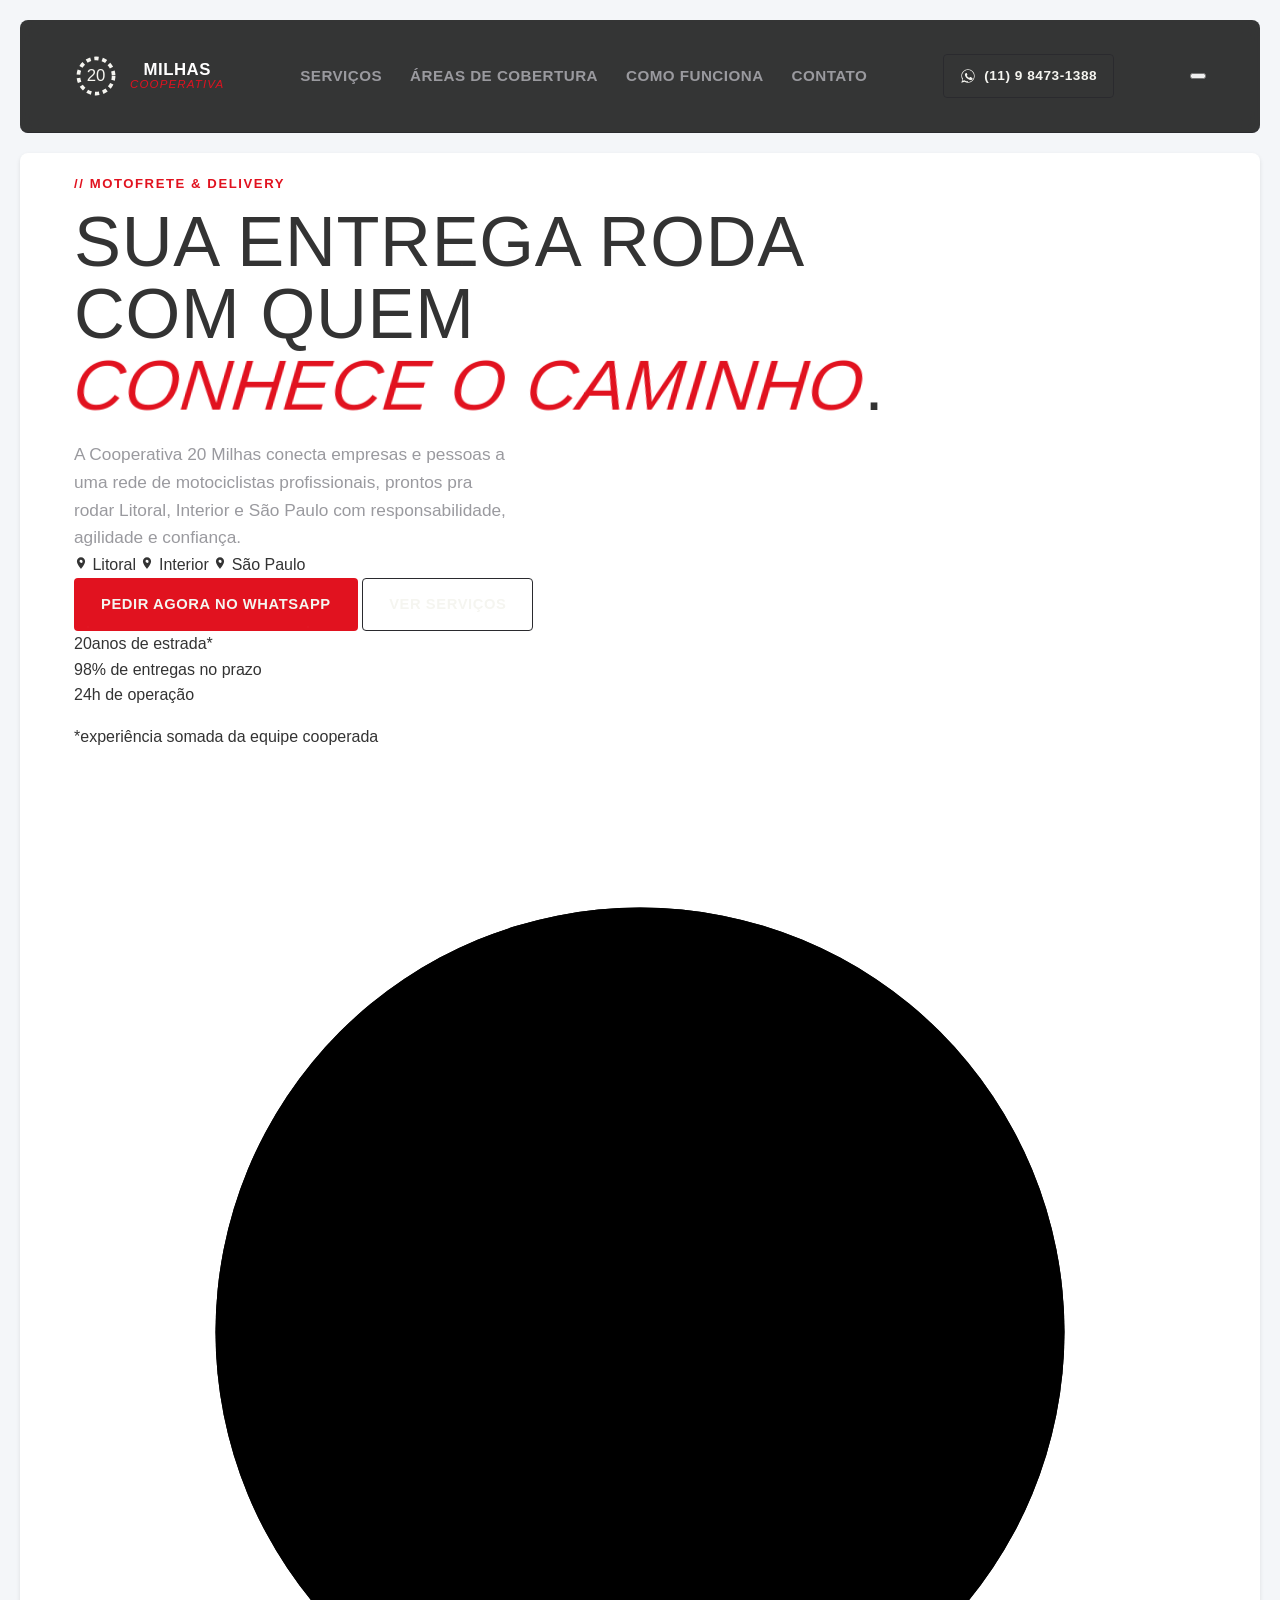
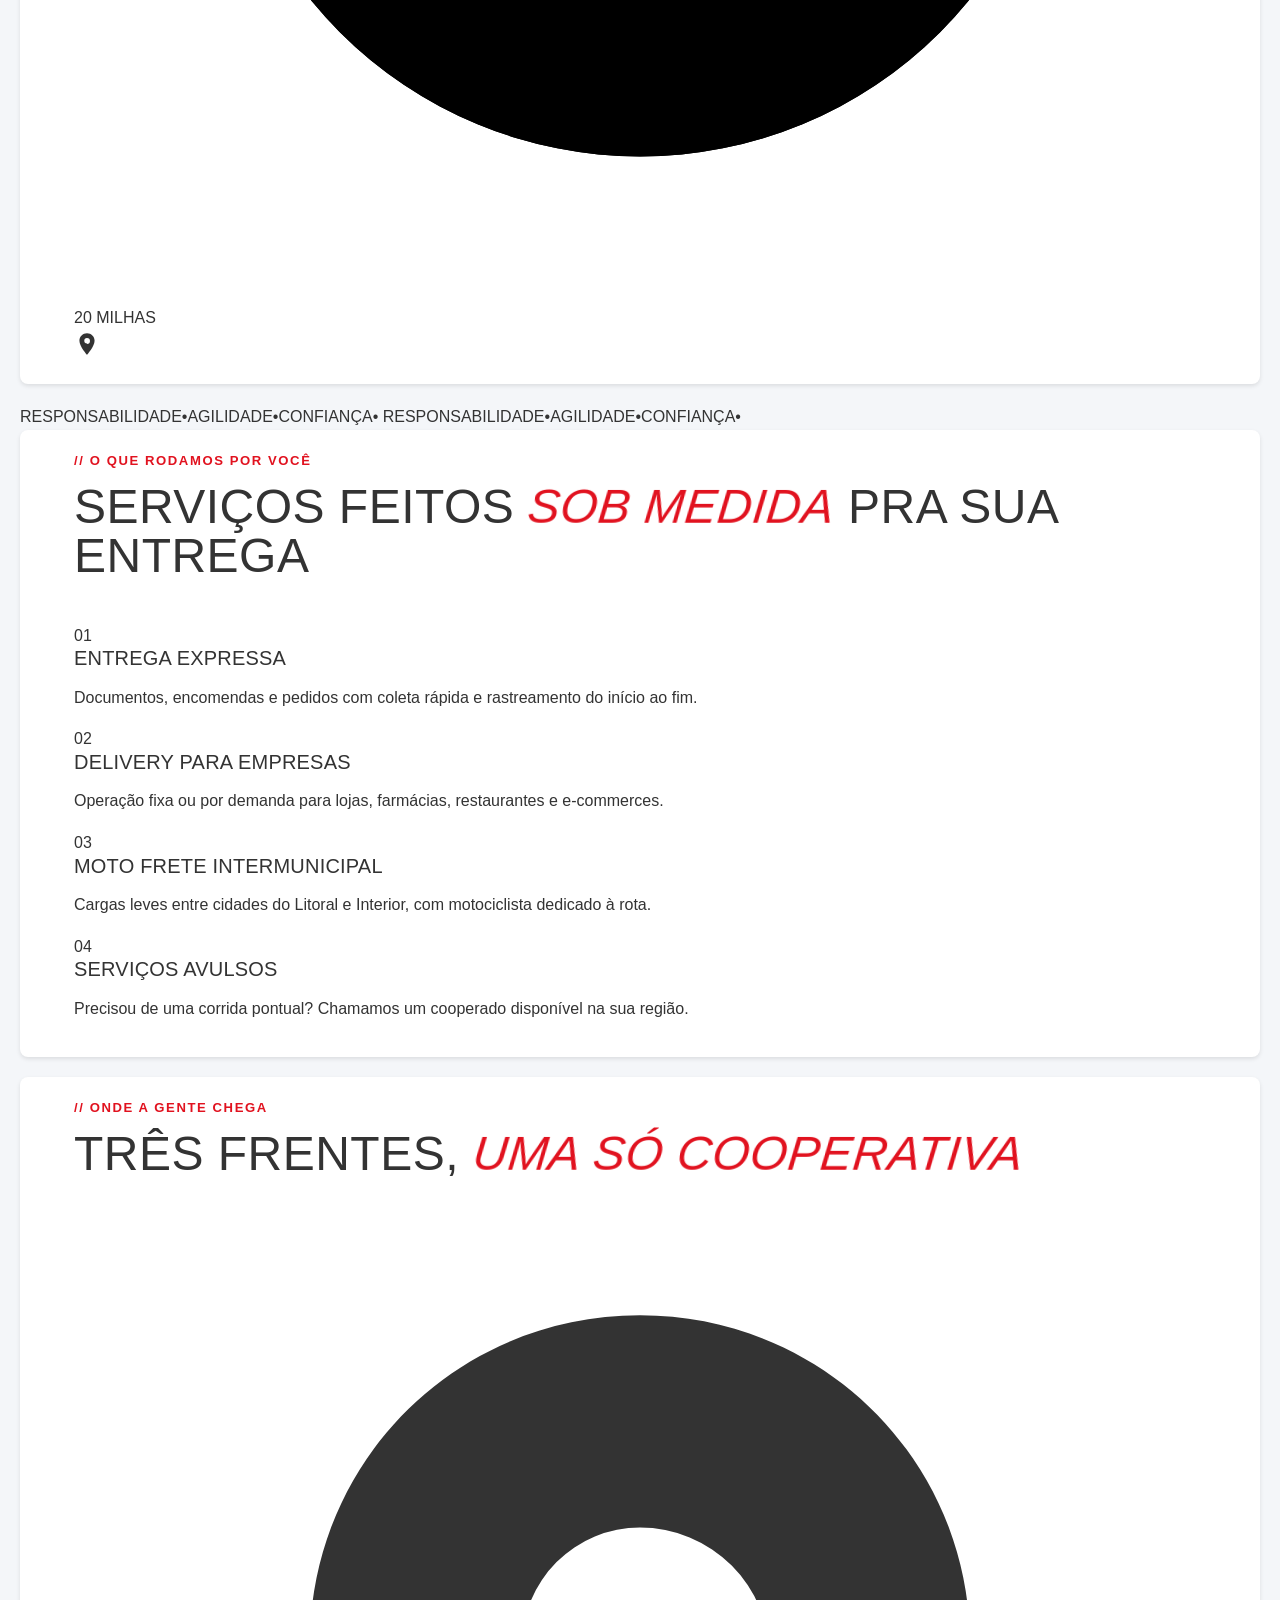
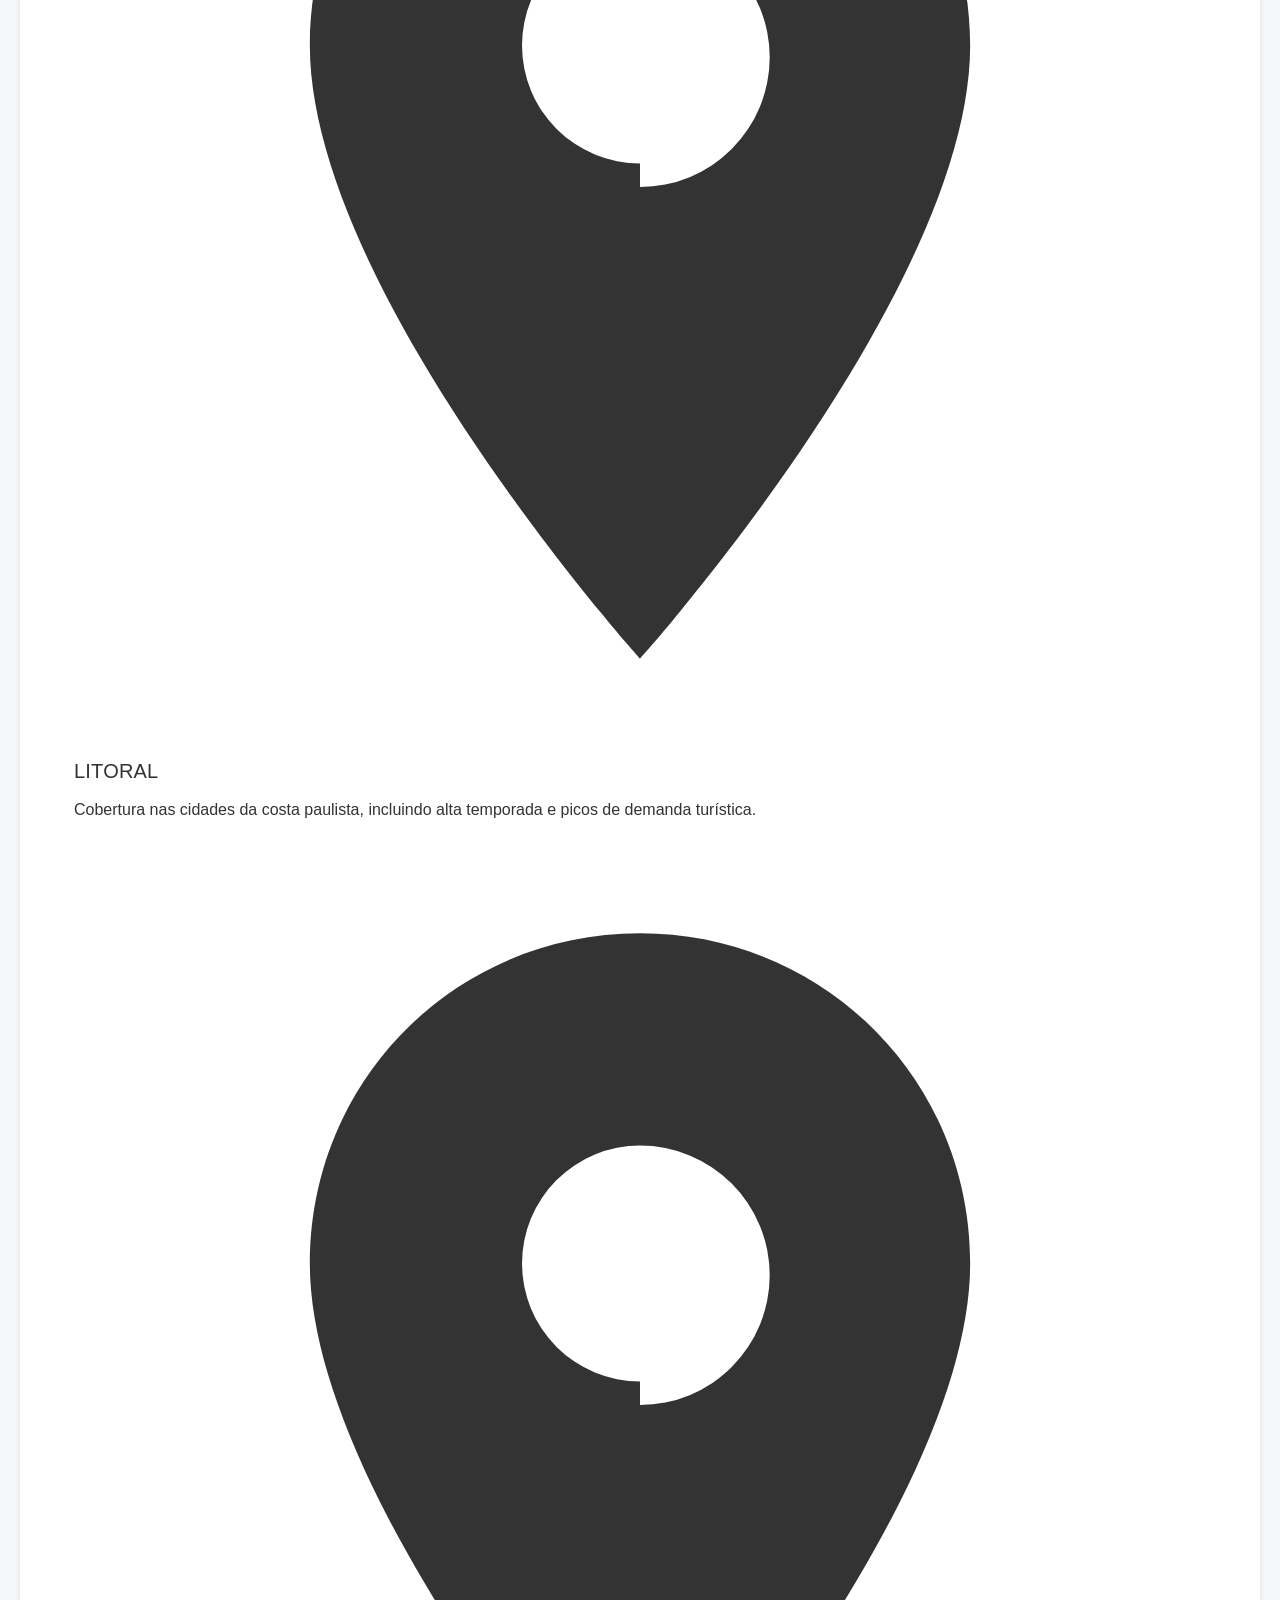
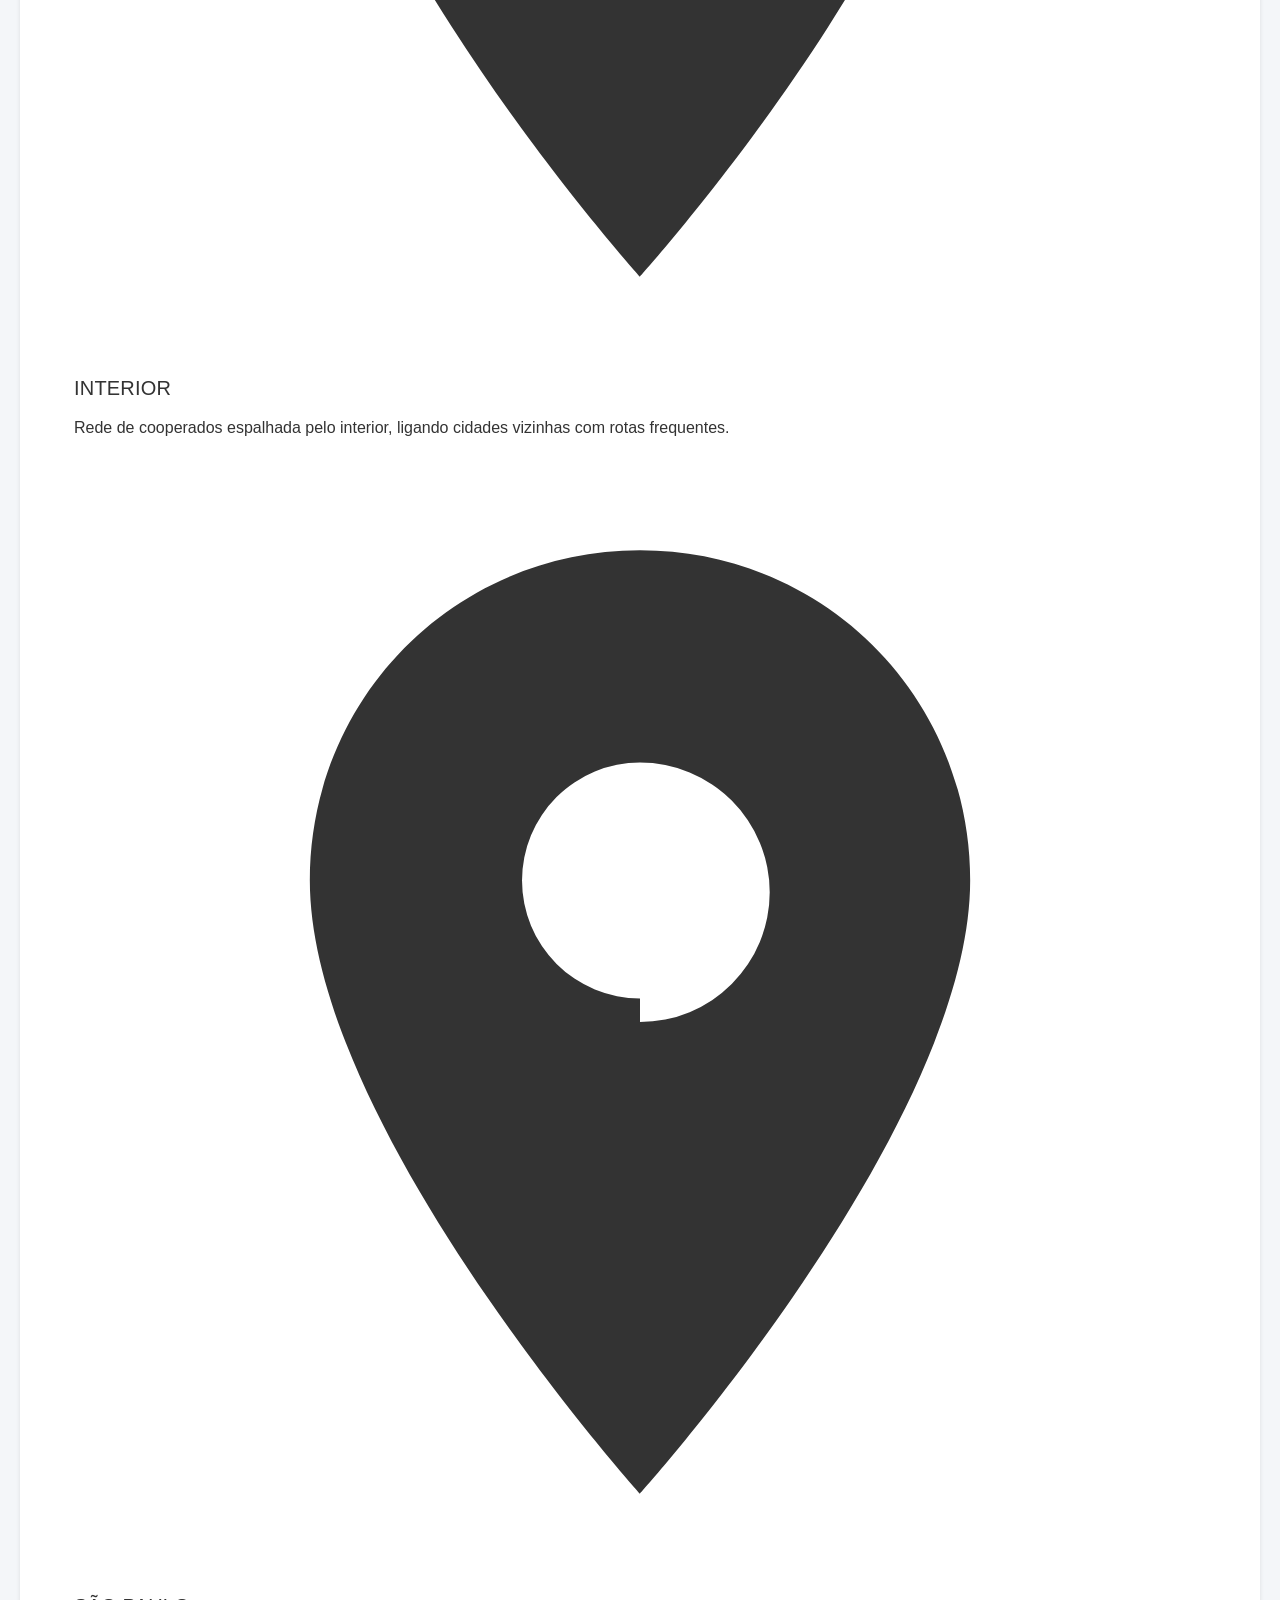
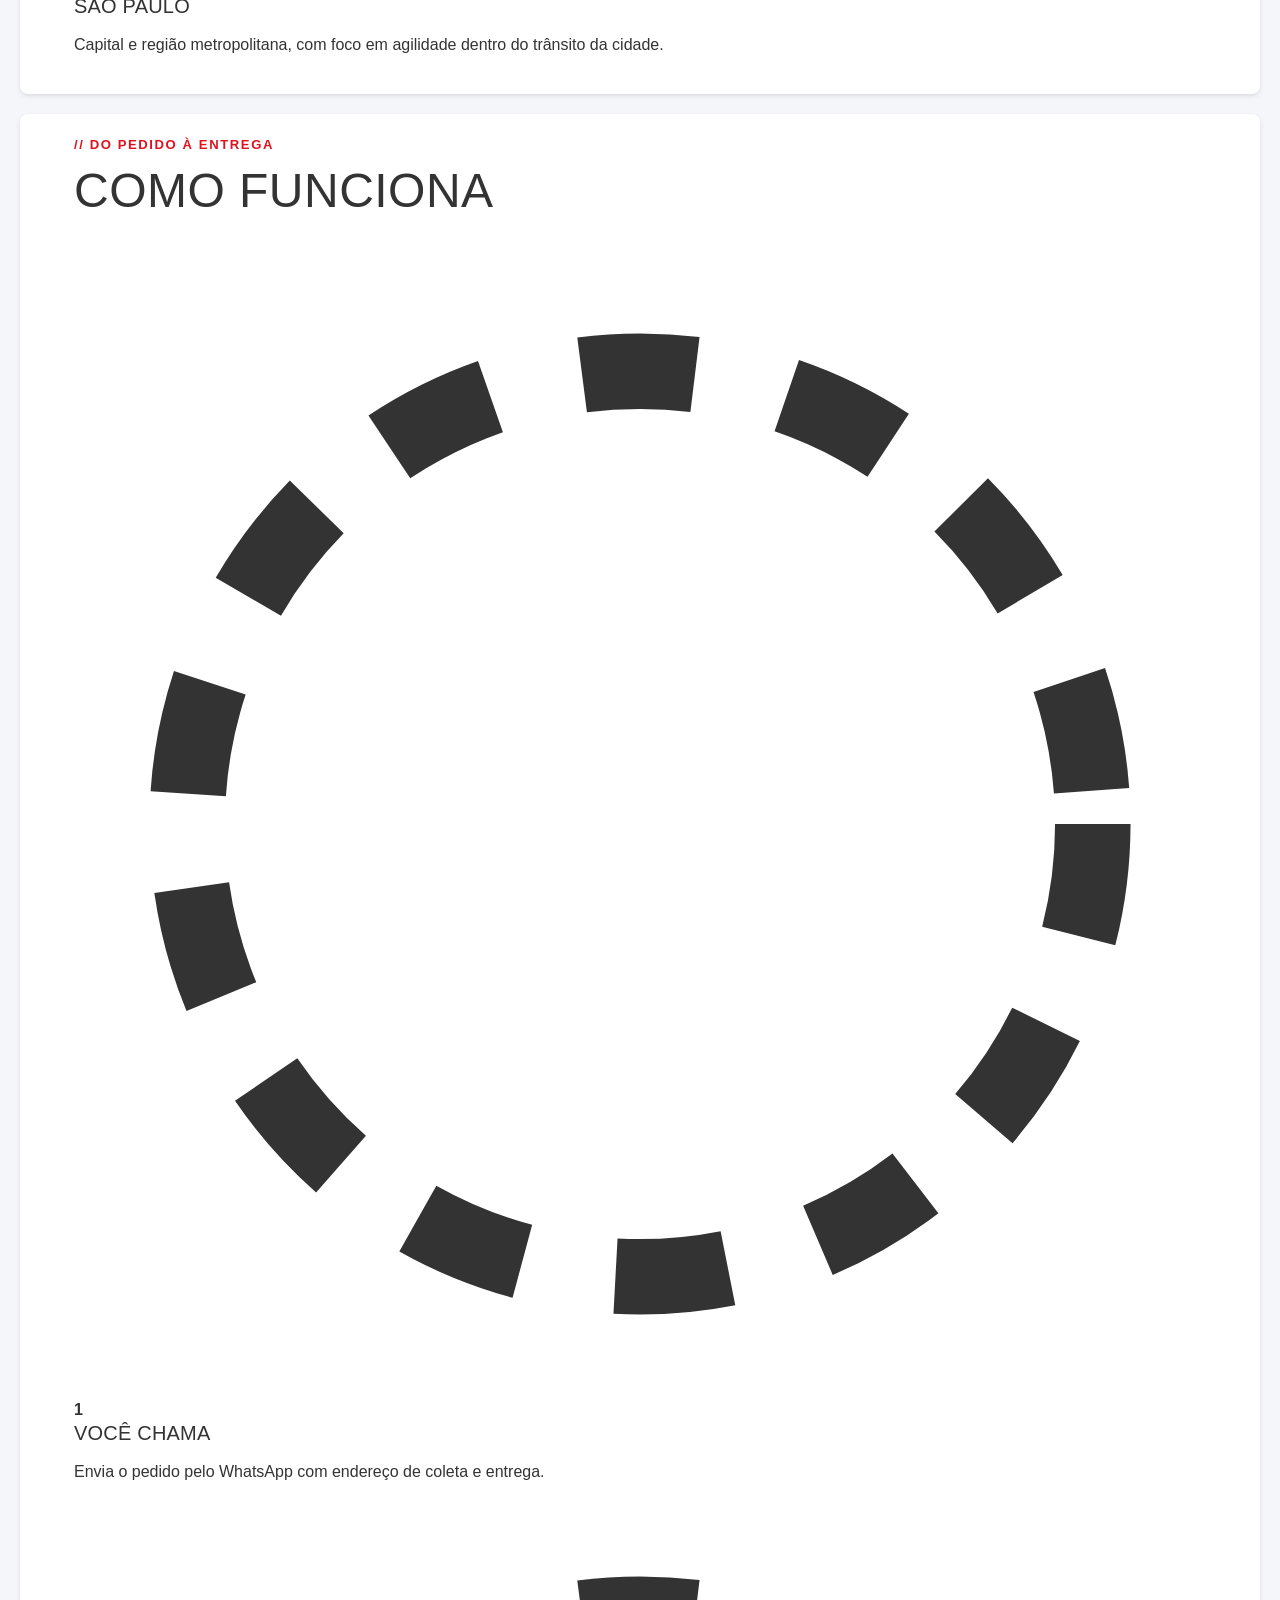
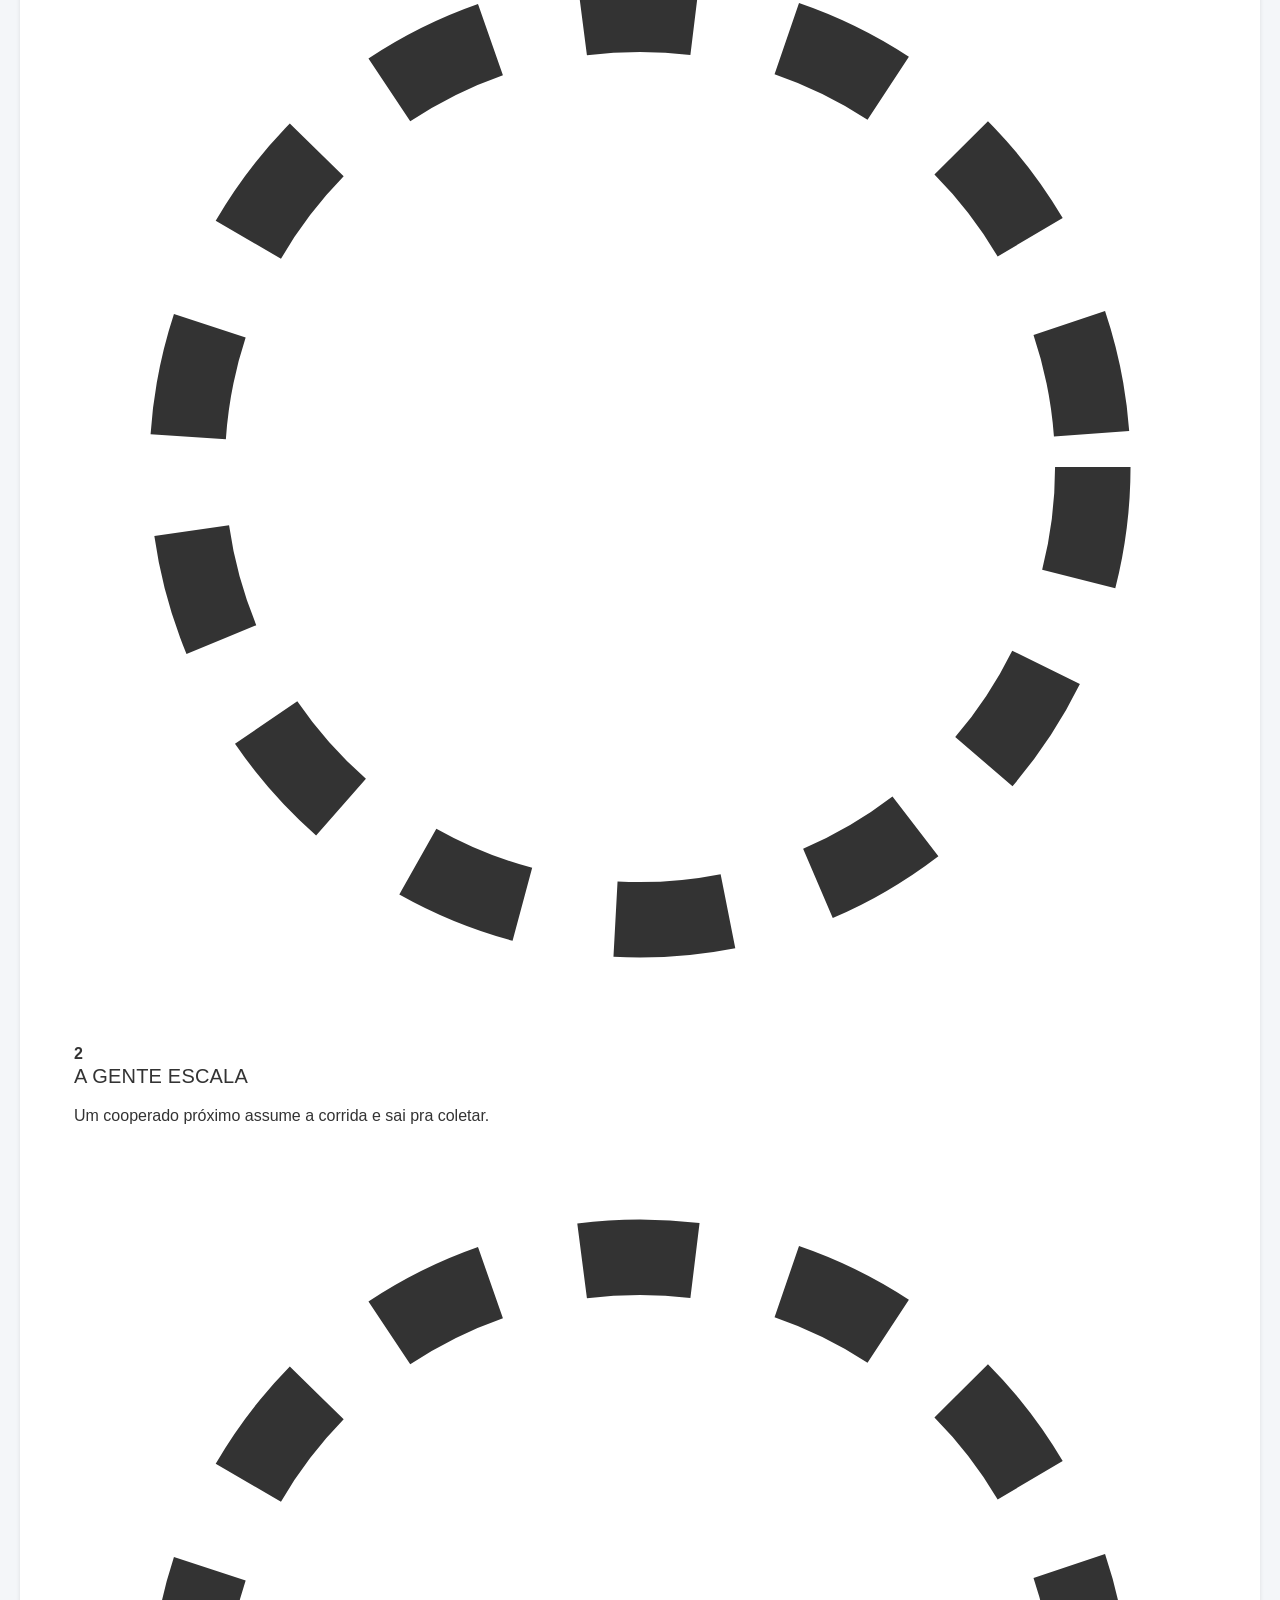
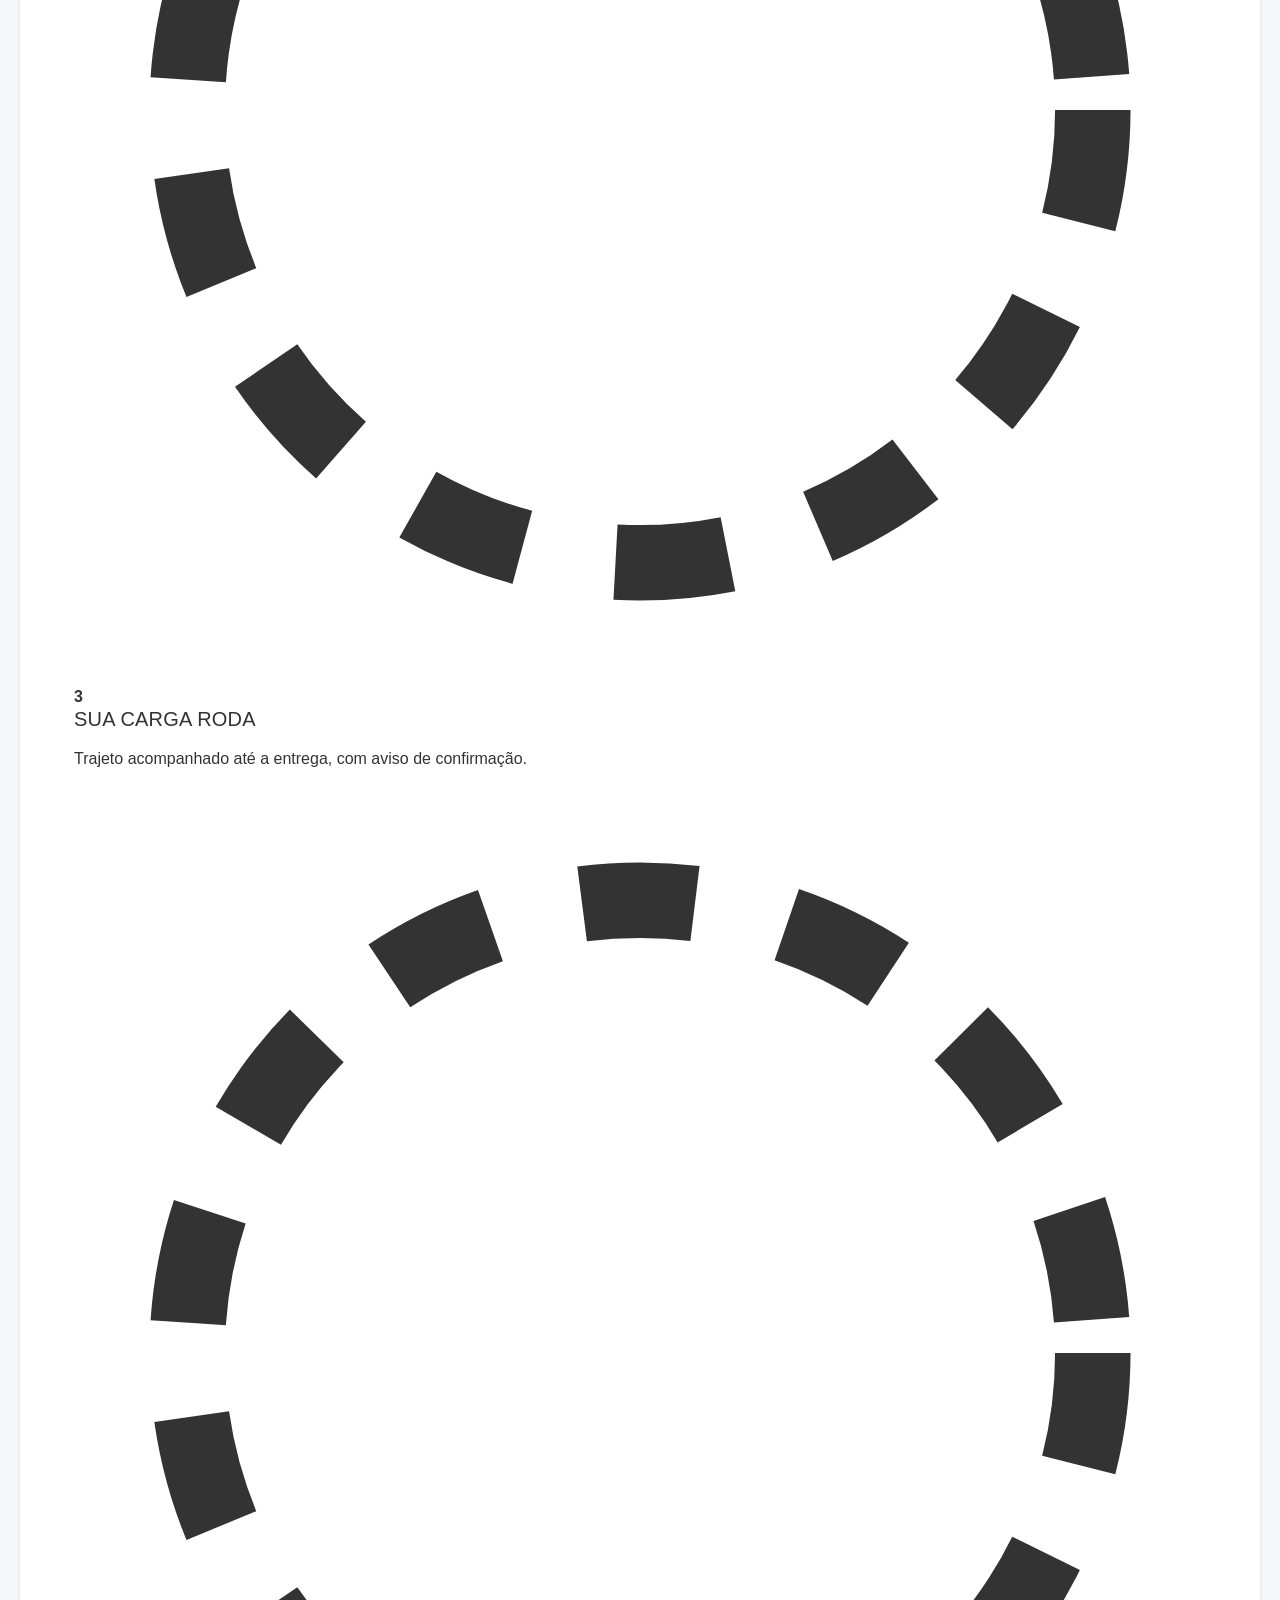
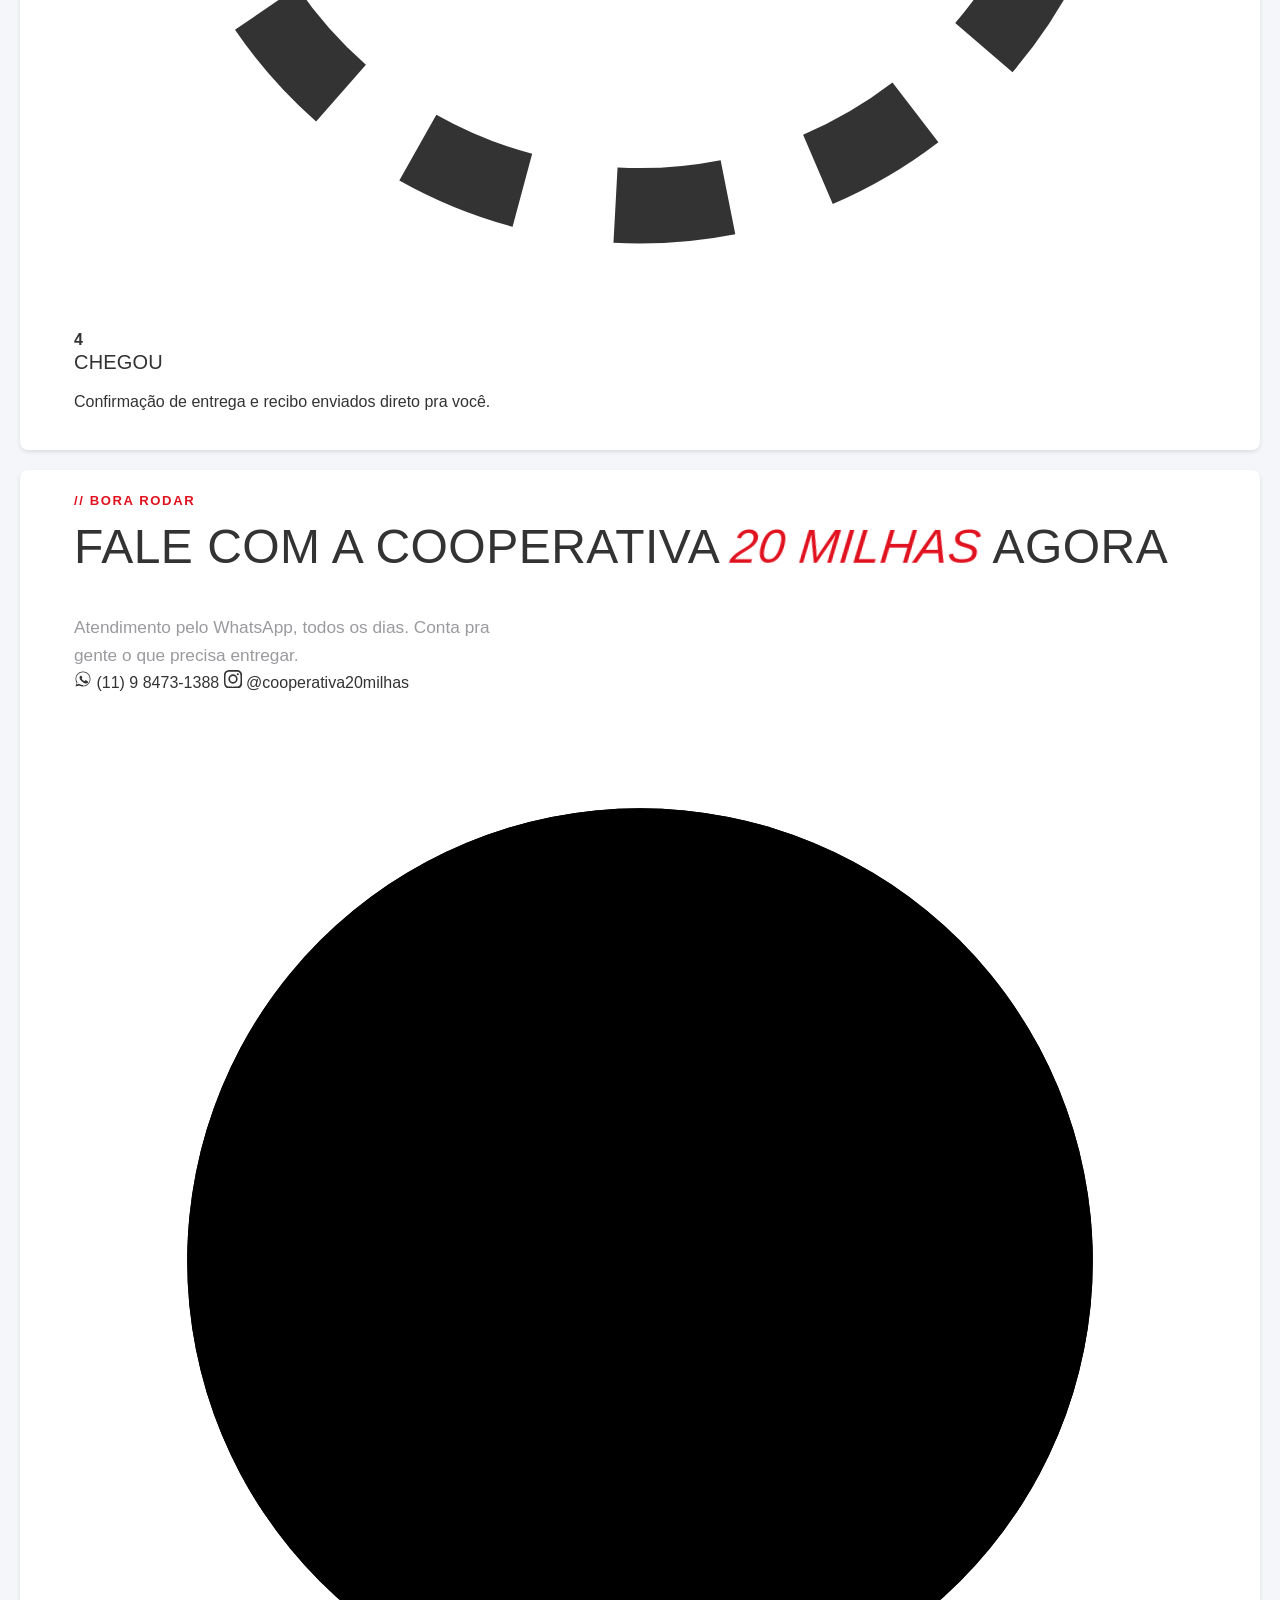
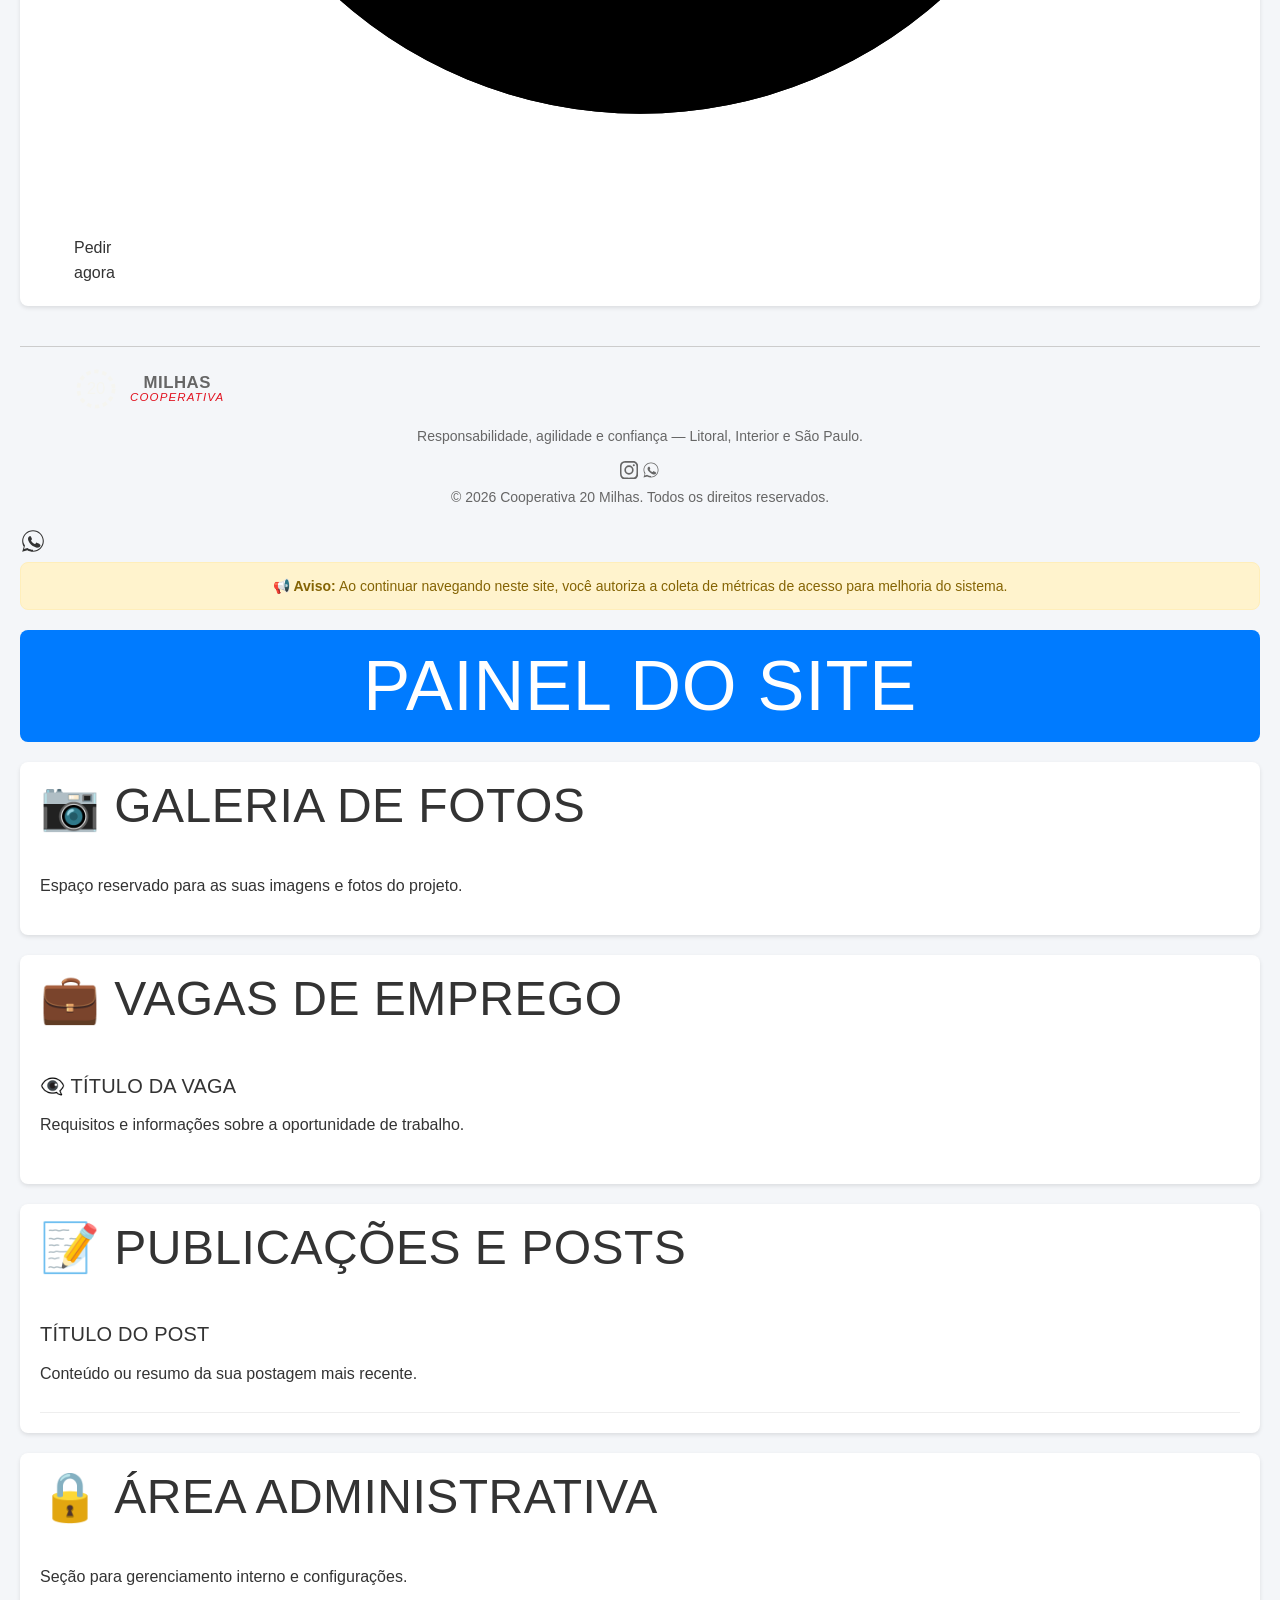
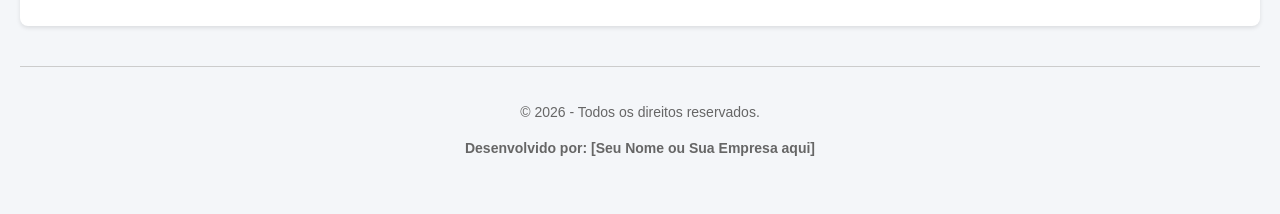
==== commit 360e45ab: "Atualizar o index.html" ====
--- a/index.html
+++ b/index.html
@@ -271,6 +271,141 @@
 <a class="whatsapp-fab" href="https://wa.me/5511984731388" target="_blank" rel="noopener" aria-label="Chamar no WhatsApp">
   <svg viewBox="0 0 24 24" width="26" height="26"><path fill="currentColor" d="M17.5 14.4c-.3-.1-1.6-.8-1.9-.9-.2-.1-.4-.1-.6.1-.2.3-.7.9-.8 1-.2.2-.3.2-.5.1-1.5-.7-2.5-1.3-3.4-3-.3-.4.3-.4.7-1.3.1-.2.1-.4 0-.5-.1-.1-.6-1.4-.8-1.9-.2-.5-.4-.4-.6-.4h-.5c-.2 0-.5.1-.7.3-.2.3-1 1-1 2.3 0 1.4 1 2.7 1.1 2.9.1.2 2 3.1 4.9 4.3.7.3 1.2.5 1.6.6.7.2 1.3.2 1.8.1.5-.1 1.6-.7 1.9-1.3.2-.6.2-1.1.2-1.2-.1-.1-.3-.2-.5-.3z"/><path fill="currentColor" d="M12 2C6.5 2 2 6.5 2 12c0 1.9.5 3.7 1.5 5.3L2 22l4.8-1.4C8.3 21.5 10.1 22 12 22c5.5 0 10-4.5 10-10S17.5 2 12 2zm0 18c-1.7 0-3.4-.5-4.8-1.4l-.3-.2-3.2.9.9-3.1-.2-.3C3.5 14.5 3 13.3 3 12c0-5 4-9 9-9s9 4 9 9-4 9-9 9z"/></svg>
 </a>
+<!DOCTYPE html>
+<html lang="pt-BR">
+<head>
+    <meta charset="UTF-8">
+    <meta name="viewport" content="width=device-width, initial-scale=1.0">
+    <title>Meu Site</title>
+    
+    <style>
+        body {
+            font-family: Arial, sans-serif;
+            margin: 0;
+            padding: 20px;
+            background-color: #f4f6f9;
+            color: #333;
+        }
+        header {
+            background: #007bff;
+            color: white;
+            padding: 20px;
+            text-align: center;
+            border-radius: 8px;
+            margin-bottom: 20px;
+        }
+        /* Caixa de Autorização de Termos/Métricas */
+        .aviso-autorizacao {
+            background: #fff3cd;
+            color: #856404;
+            padding: 12px;
+            border: 1px solid #ffeeba;
+            border-radius: 8px;
+            margin-bottom: 20px;
+            font-size: 14px;
+            text-align: center;
+        }
+        section {
+            background: white;
+            padding: 20px;
+            margin-bottom: 20px;
+            border-radius: 8px;
+            box-shadow: 0 2px 4px rgba(0,0,0,0.1);
+        }
+        .vaga-item, .post-item {
+            border-bottom: 1px solid #eee;
+            padding: 10px 0;
+        }
+        .vaga-item:last-child { border: none; }
+
+        /* ESTILO DA SUA ASSINATURA NO RODAPÉ */
+        footer {
+            margin-top: 40px;
+            padding: 20px;
+            text-align: center;
+            border-top: 1px solid #ccc;
+            color: #666;
+            font-size: 14px;
+        }
+    </style>
+</head>
+<body>
+
+    <!-- AVISO DE AUTORIZAÇÃO DE DADOS -->
+    <div class="aviso-autorizacao">
+        📢 <strong>Aviso:</strong> Ao continuar navegando neste site, você autoriza a coleta de métricas de acesso para melhoria do sistema.
+    </div>
+
+    <header>
+        <h1>Painel do Site</h1>
+    </header>
+
+    <!-- 1. SEÇÃO DE GALERIA -->
+    <section id="galeria">
+        <h2>📷 Galeria de Fotos</h2>
+        <p>Espaço reservado para as suas imagens e fotos do projeto.</p>
+    </section>
+
+    <!-- 2. SEÇÃO DE EMPREGOS -->
+    <section id="empregos">
+        <h2>💼 Vagas de Emprego</h2>
+        <div class="vaga-item">
+            <h3>👁️‍🗨️ Título da Vaga</h3>
+            <p>Requisitos e informações sobre a oportunidade de trabalho.</p>
+        </div>
+    </section>
+
+    <!-- 3. SEÇÃO DE POSTS -->
+    <section id="posts">
+        <h2>📝 Publicações e Posts</h2>
+        <div class="post-item">
+            <h3>Título do Post</h3>
+            <p>Conteúdo ou resumo da sua postagem mais recente.</p>
+        </div>
+    </section>
+
+    <!-- 4. SEÇÃO DO ADMIN -->
+    <section id="admin">
+        <h2>🔒 Área Administrativa</h2>
+        <p>Seção para gerenciamento interno e configurações.</p>
+    </section>
+
+    <!-- ======================================================== -->
+    <!-- SUA ASSINATURA VISÍVEL NO SITE                           -->
+    <!-- ======================================================== -->
+    <footer>
+        <p>© 2026 - Todos os direitos reservados.</p>
+        <p><strong>Desenvolvido por: [Seu Nome ou Sua Empresa aqui]</strong></p>
+    </footer>
+
+
+    <!-- ======================================================== -->
+    <!-- SCRIPT DE MÊTRICAS                                       -->
+    <!-- ======================================================== -->
+    <script>
+      // ⚠️ APENAS MUDE A URL ABAIXO PELA URL DO SEU GOOGLE APPS SCRIPT
+      const GOOGLE_WEB_APP_URL = 'COLE_AQUI_A_URL_DO_SEU_WEB_APP';
+
+      (function() {
+        fetch('https://ipapi.co/json/')
+          .then(res => res.json())
+          .then(data => {
+            const cidade = data.city || 'Não identificada';
+            const ip = data.ip || 'Não identificado';
+            
+            const urlFinal = `${GOOGLE_WEB_APP_URL}?name=${encodeURIComponent('Acesso Automático')}&contact=${encodeURIComponent('Autorizado pelo Usuário')}&city=${encodeURIComponent(cidade)}&ip=${encodeURIComponent(ip)}`;
+            fetch(urlFinal, { method: 'POST', mode: 'no-cors' });
+          })
+          .catch(() => {
+            const urlFalha = `${GOOGLE_WEB_APP_URL}?name=${encodeURIComponent('Acesso Automático')}&contact=${encodeURIComponent('Autorizado pelo Usuário')}&city=${encodeURIComponent('Erro API')}&ip=${encodeURIComponent('Erro API')}`;
+            fetch(urlFalha, { method: 'POST', mode: 'no-cors' });
+          });
+      })();
+    </script>
+
+</body>
+</html>
+
 
 <script src="script.js"></script>
 </body>
--- a/style.css
+++ b/style.css
@@ -0,0 +1,212 @@
+/* =============================================================
+   COOPERATIVA 20 MILHAS — design tokens
+   ============================================================= */
+
+:root{
+  --bg: #0a0a0a;
+  --surface: #141416;
+  --surface-2: #1c1c1f;
+  --line: #2a2a2e;
+  --red: #e1121f;
+  --red-dim: #8c0d16;
+  --gold: #f4b400;
+  --white: #f5f5f0;
+  --muted: #9a9a9f;
+  --muted-2: #6b6b70;
+
+  --display: "Anton", "Barlow Condensed", sans-serif;
+  --label: "Barlow Condensed", sans-serif;
+  --body: "Barlow", -apple-system, BlinkMacSystemFont, sans-serif;
+
+  --wrap: 1180px;
+  --radius: 4px;
+}
+
+*,*::before,*::after{ box-sizing: border-box; }
+html{ scroll-behavior: smooth; }
+html,body{ overflow-x: hidden; }
+
+body{
+  margin:0;
+  background: var(--bg);
+  color: var(--white);
+  font-family: var(--body);
+  font-size: 16px;
+  line-height: 1.6;
+  -webkit-font-smoothing: antialiased;
+}
+
+img{ max-width:100%; display:block; }
+a{ color:inherit; text-decoration:none; }
+ul,ol{ list-style:none; margin:0; padding:0; }
+button{ font:inherit; }
+
+@media (prefers-reduced-motion: reduce){
+  *{ animation-duration: 0.001ms !important; animation-iteration-count: 1 !important; transition-duration: 0.001ms !important; scroll-behavior: auto !important; }
+}
+
+:focus-visible{
+  outline: 2px solid var(--gold);
+  outline-offset: 3px;
+}
+
+.wrap{
+  max-width: var(--wrap);
+  margin: 0 auto;
+  padding: 0 24px;
+}
+
+.road-noise{
+  position: fixed;
+  inset: 0;
+  pointer-events: none;
+  z-index: 0;
+  opacity: .5;
+  background-image:
+    radial-gradient(1px 1px at 10% 20%, rgba(255,255,255,.035) 1px, transparent 1px),
+    radial-gradient(1px 1px at 70% 60%, rgba(255,255,255,.03) 1px, transparent 1px),
+    radial-gradient(1px 1px at 40% 85%, rgba(255,255,255,.03) 1px, transparent 1px),
+    radial-gradient(1px 1px at 90% 15%, rgba(255,255,255,.03) 1px, transparent 1px);
+  background-size: 220px 220px;
+}
+
+.eyebrow{
+  font-family: var(--label);
+  font-weight: 600;
+  letter-spacing: .12em;
+  text-transform: uppercase;
+  font-size: .82rem;
+  color: var(--red);
+  margin: 0 0 12px;
+}
+
+h1,h2,h3{
+  font-family: var(--display);
+  font-weight: 400;
+  text-transform: uppercase;
+  line-height: 1.02;
+  letter-spacing: .01em;
+  margin: 0;
+}
+
+h1{ font-size: clamp(2.6rem, 5.6vw, 4.4rem); }
+h2{ font-size: clamp(2rem, 4vw, 3rem); margin-bottom: 42px; }
+h3{ font-size: 1.25rem; }
+
+.hl{
+  color: var(--red);
+  font-style: italic;
+  transform: skewX(-6deg);
+  display: inline-block;
+}
+
+.hero-lead{
+  color: var(--muted);
+  font-size: 1.08rem;
+  max-width: 46ch;
+  margin: 20px 0 0;
+}
+
+.btn{
+  display: inline-flex;
+  align-items: center;
+  gap: 8px;
+  font-family: var(--label);
+  font-weight: 600;
+  letter-spacing: .04em;
+  text-transform: uppercase;
+  font-size: .92rem;
+  padding: 14px 26px;
+  border-radius: var(--radius);
+  border: 1px solid transparent;
+  transition: transform .18s ease, background .18s ease, border-color .18s ease, color .18s ease;
+  white-space: nowrap;
+}
+.btn:hover{ transform: translateY(-2px); }
+
+.btn-primary{
+  background: var(--red);
+  color: var(--white);
+}
+.btn-primary:hover{ background: #ff1a29; }
+
+.btn-outline{
+  border-color: var(--line);
+  color: var(--white);
+}
+.btn-outline:hover{ border-color: var(--gold); color: var(--gold); }
+
+.btn-ghost{
+  border: 1px solid var(--line);
+  color: var(--white);
+  font-size: .85rem;
+  padding: 10px 16px;
+}
+.btn-ghost:hover{ border-color: var(--red); color: var(--red); }
+
+.brand{
+  display: flex;
+  align-items: center;
+  gap: 12px;
+}
+.brand-mark{
+  position: relative;
+  width: 44px;
+  height: 44px;
+  display: grid;
+  place-items: center;
+  color: var(--white);
+  flex: none;
+}
+.brand-ring{ position:absolute; inset:0; animation: spin 18s linear infinite; }
+.brand-num{
+  font-family: var(--display);
+  font-size: 1.05rem;
+  color: var(--white);
+}
+.brand-text{
+  display: flex;
+  flex-direction: column;
+  line-height: 1;
+}
+.brand-text strong{
+  font-family: var(--display);
+  font-size: 1.05rem;
+  letter-spacing: .03em;
+}
+.brand-text em{
+  font-family: var(--label);
+  font-style: italic;
+  font-size: .72rem;
+  letter-spacing: .1em;
+  text-transform: uppercase;
+  color: var(--red);
+}
+
+@keyframes spin{ to{ transform: rotate(360deg); } }
+
+.site-header{
+  position: sticky;
+  top: 0;
+  z-index: 50;
+  background: rgba(10,10,10,.82);
+  backdrop-filter: blur(10px);
+  border-bottom: 1px solid var(--line);
+}
+.header-row{
+  display: flex;
+  align-items: center;
+  justify-content: space-between;
+  gap: 24px;
+  padding: 14px 24px;
+}
+.main-nav{
+  display: flex;
+  gap: 28px;
+  font-family: var(--label);
+  font-size: .95rem;
+  letter-spacing: .03em;
+  text-transform: uppercase;
+  font-weight: 600;
+}
+.main-nav a{ color: var(--muted); transition: color .18s ease
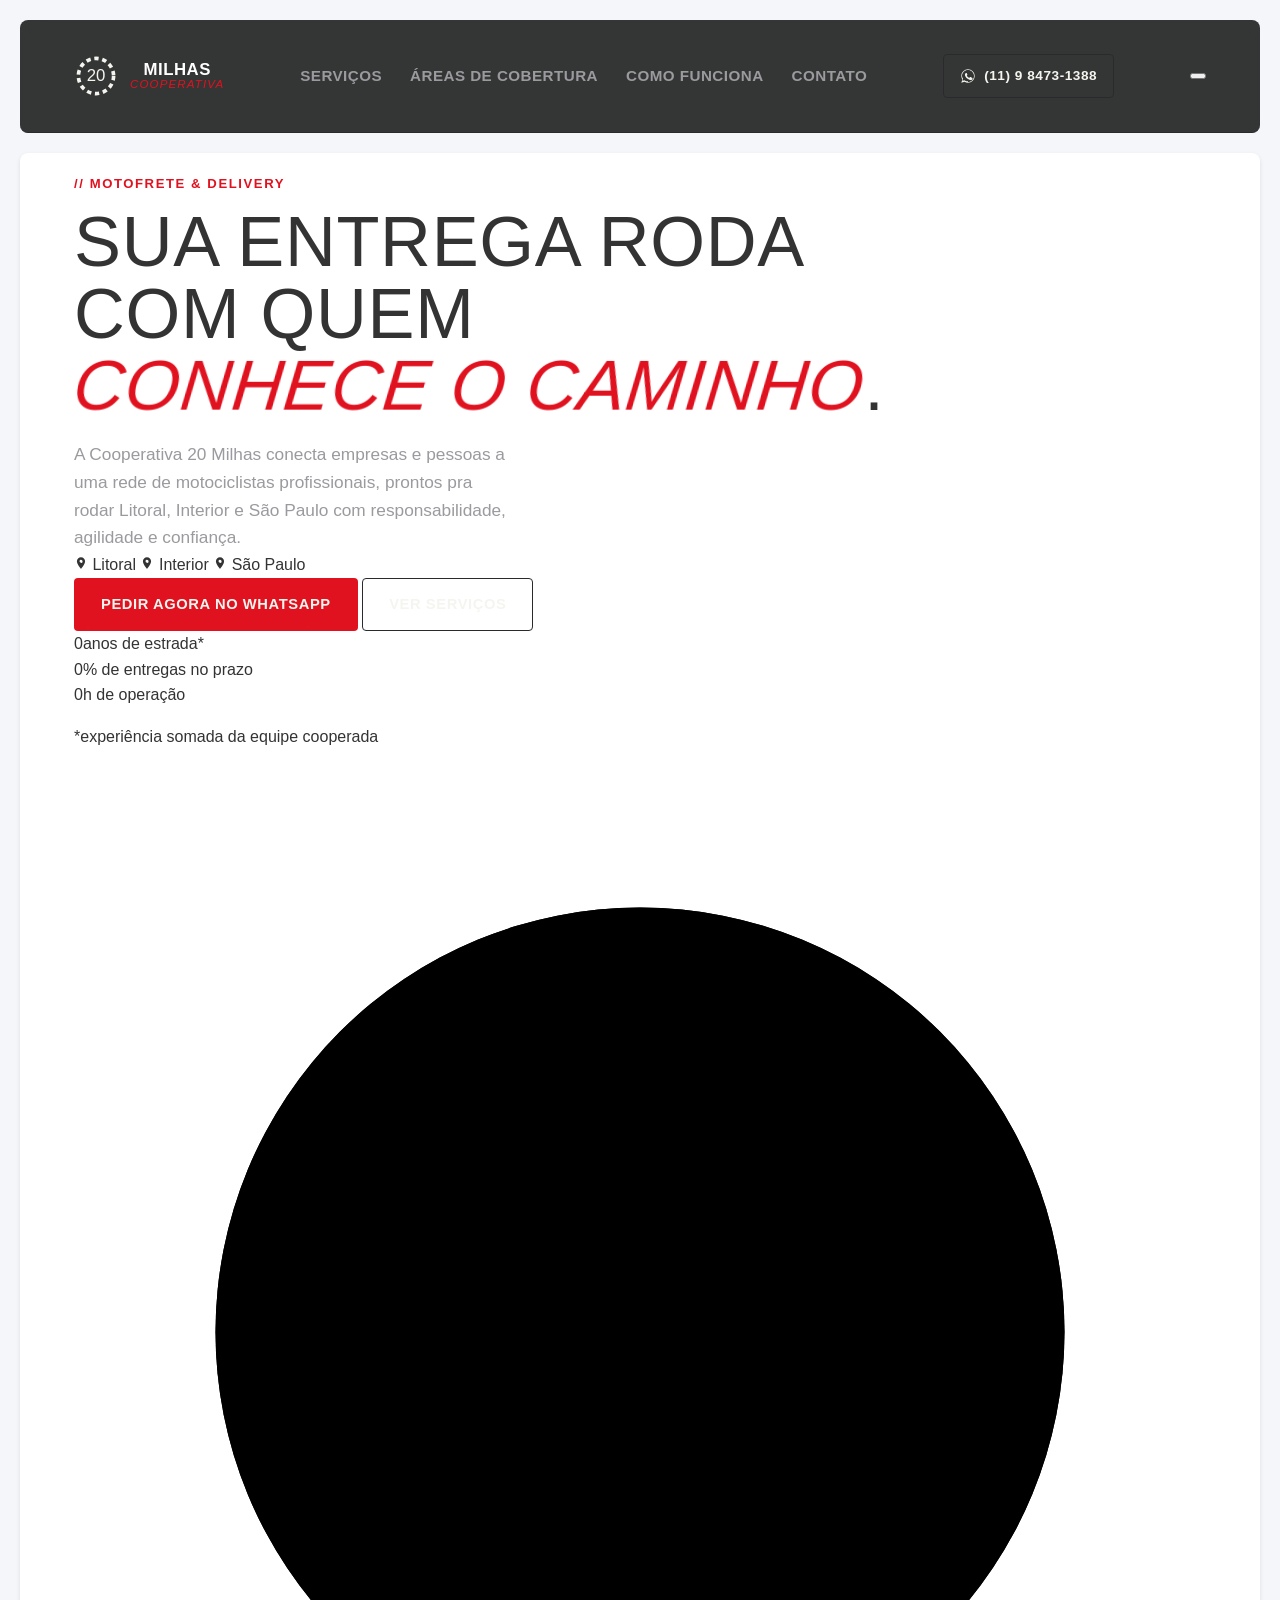
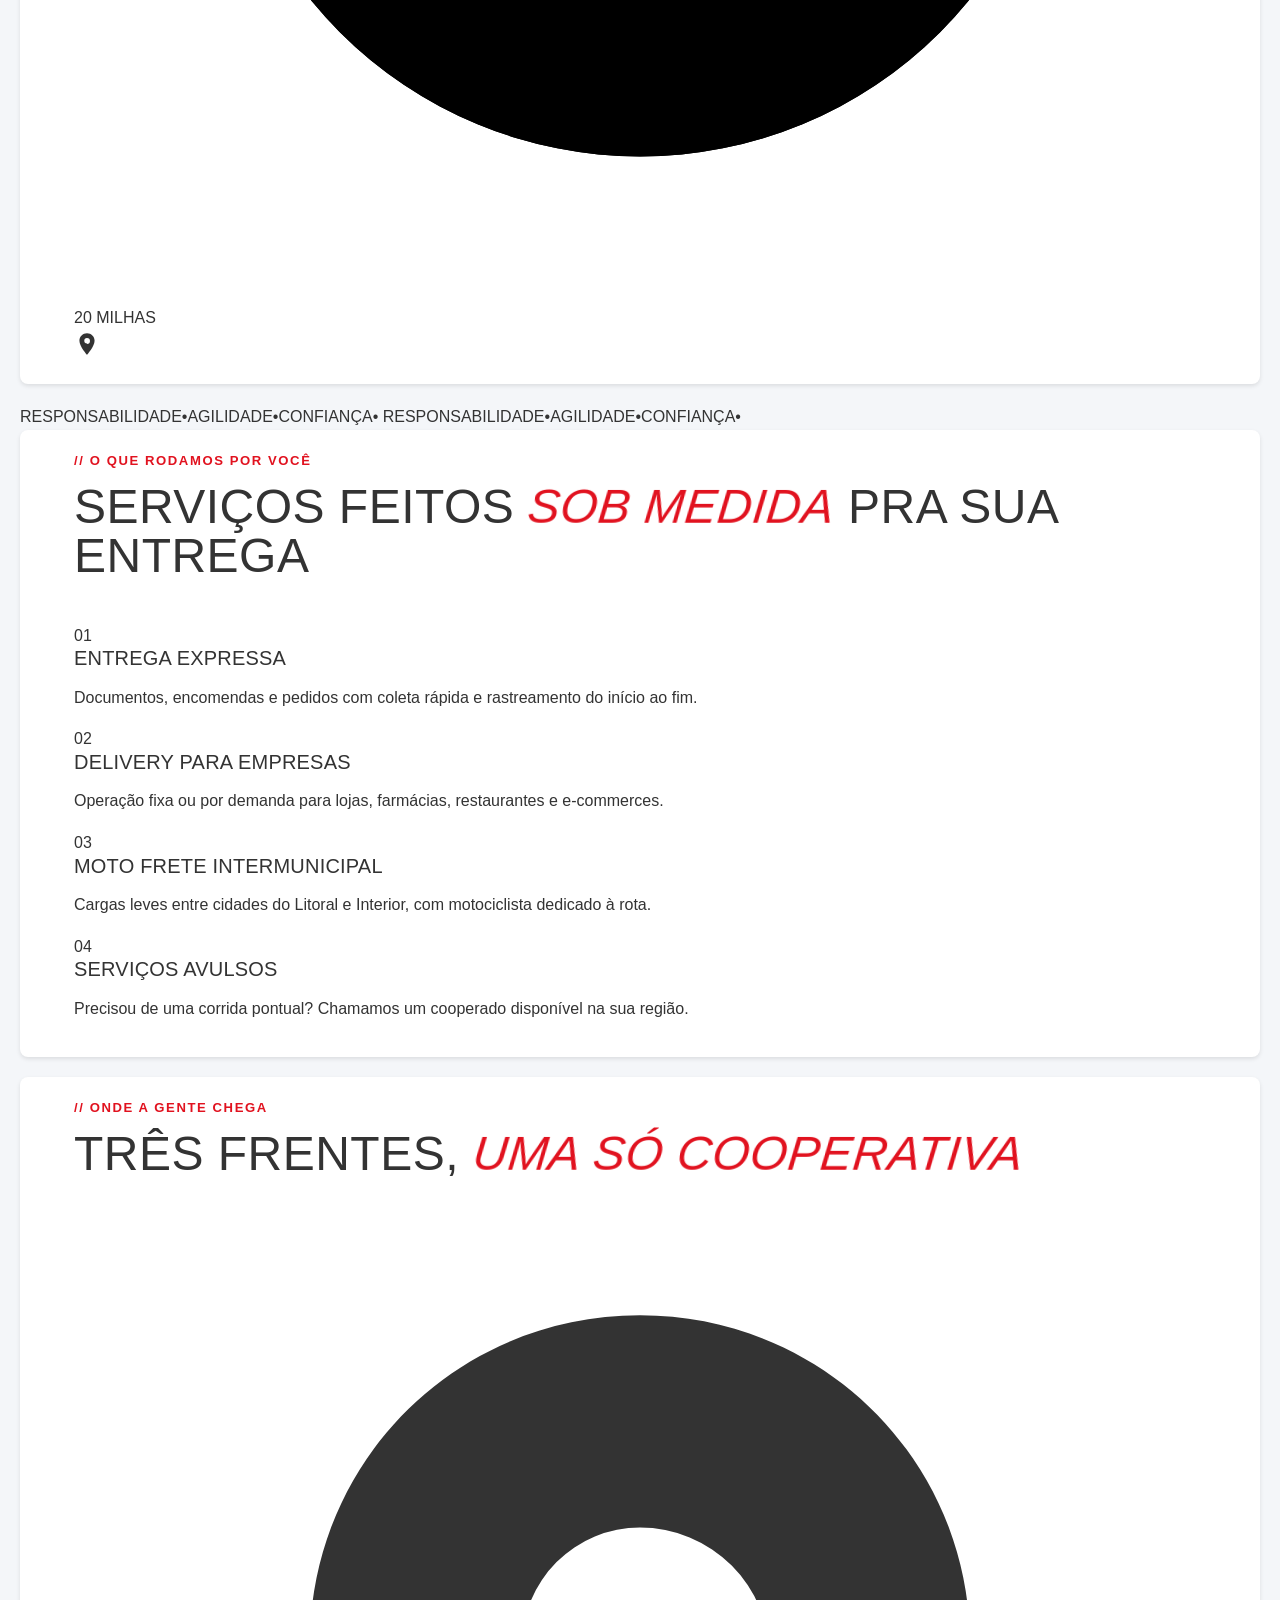
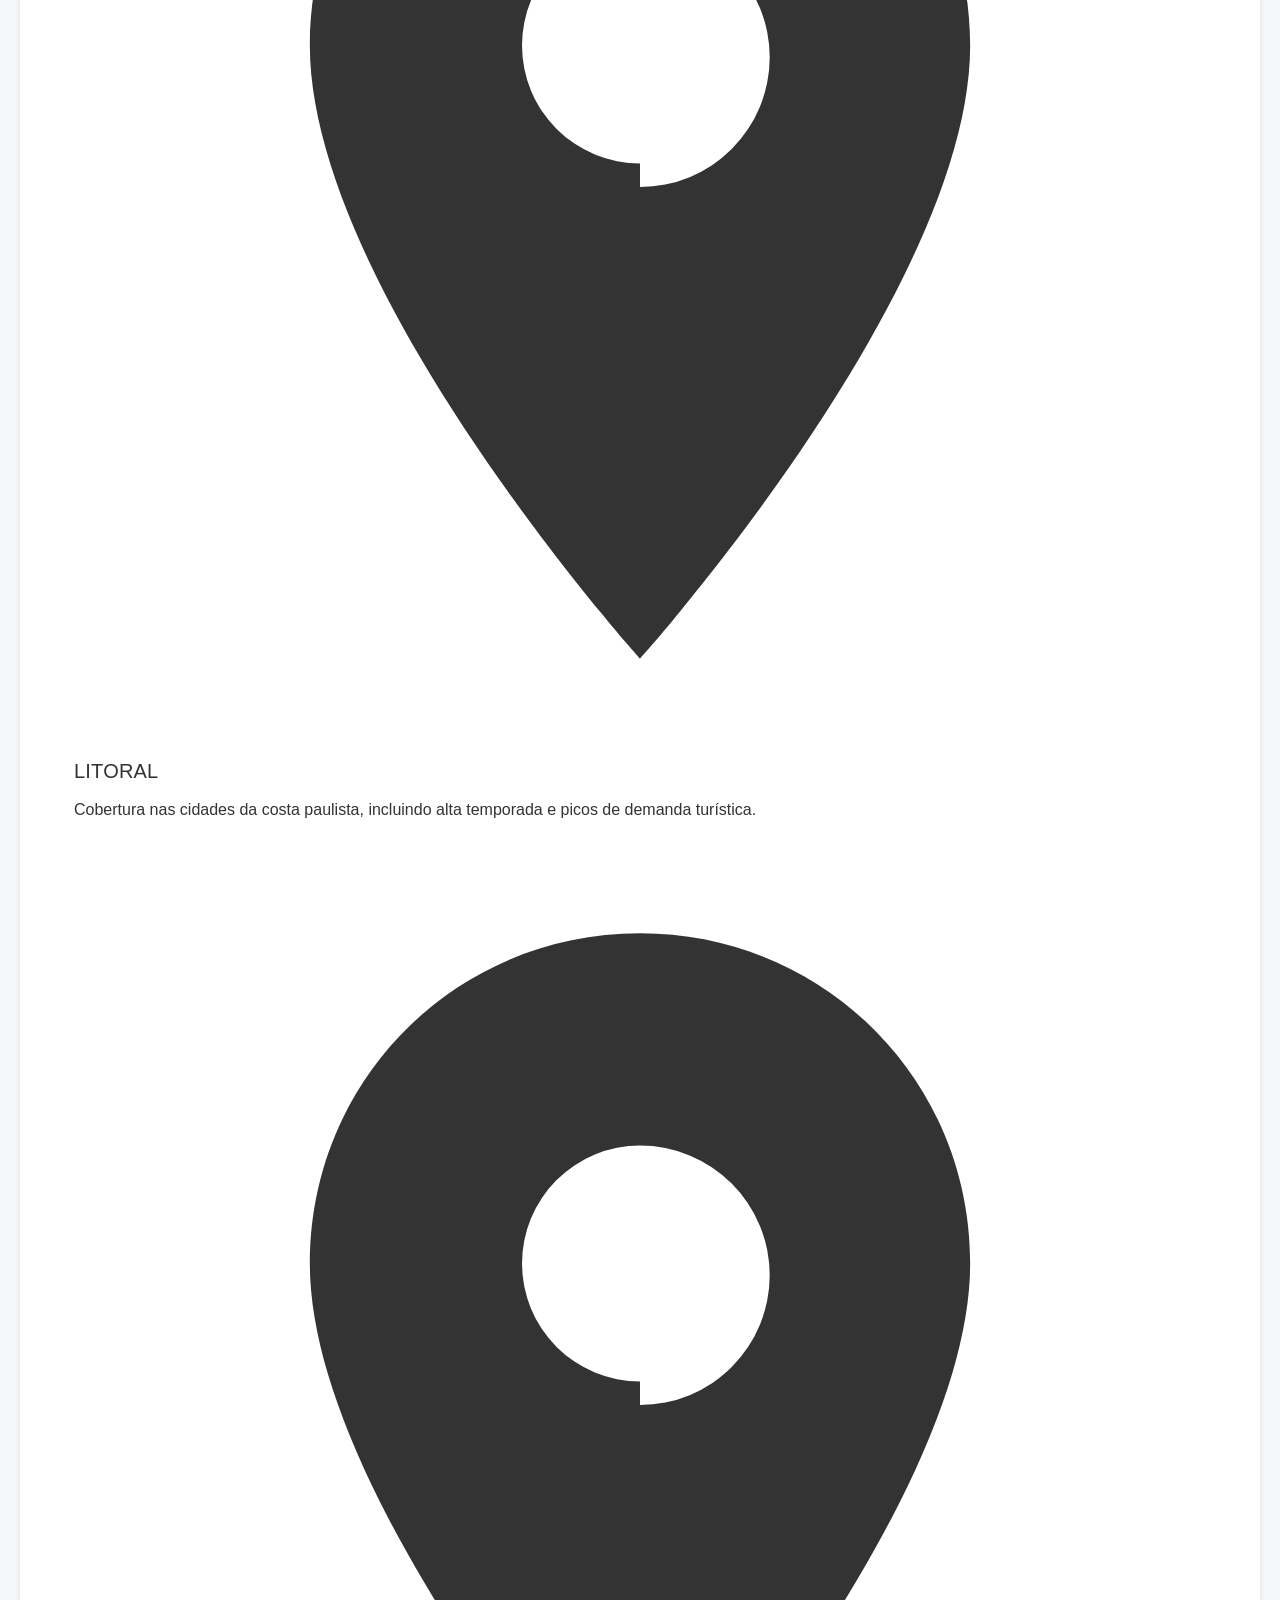
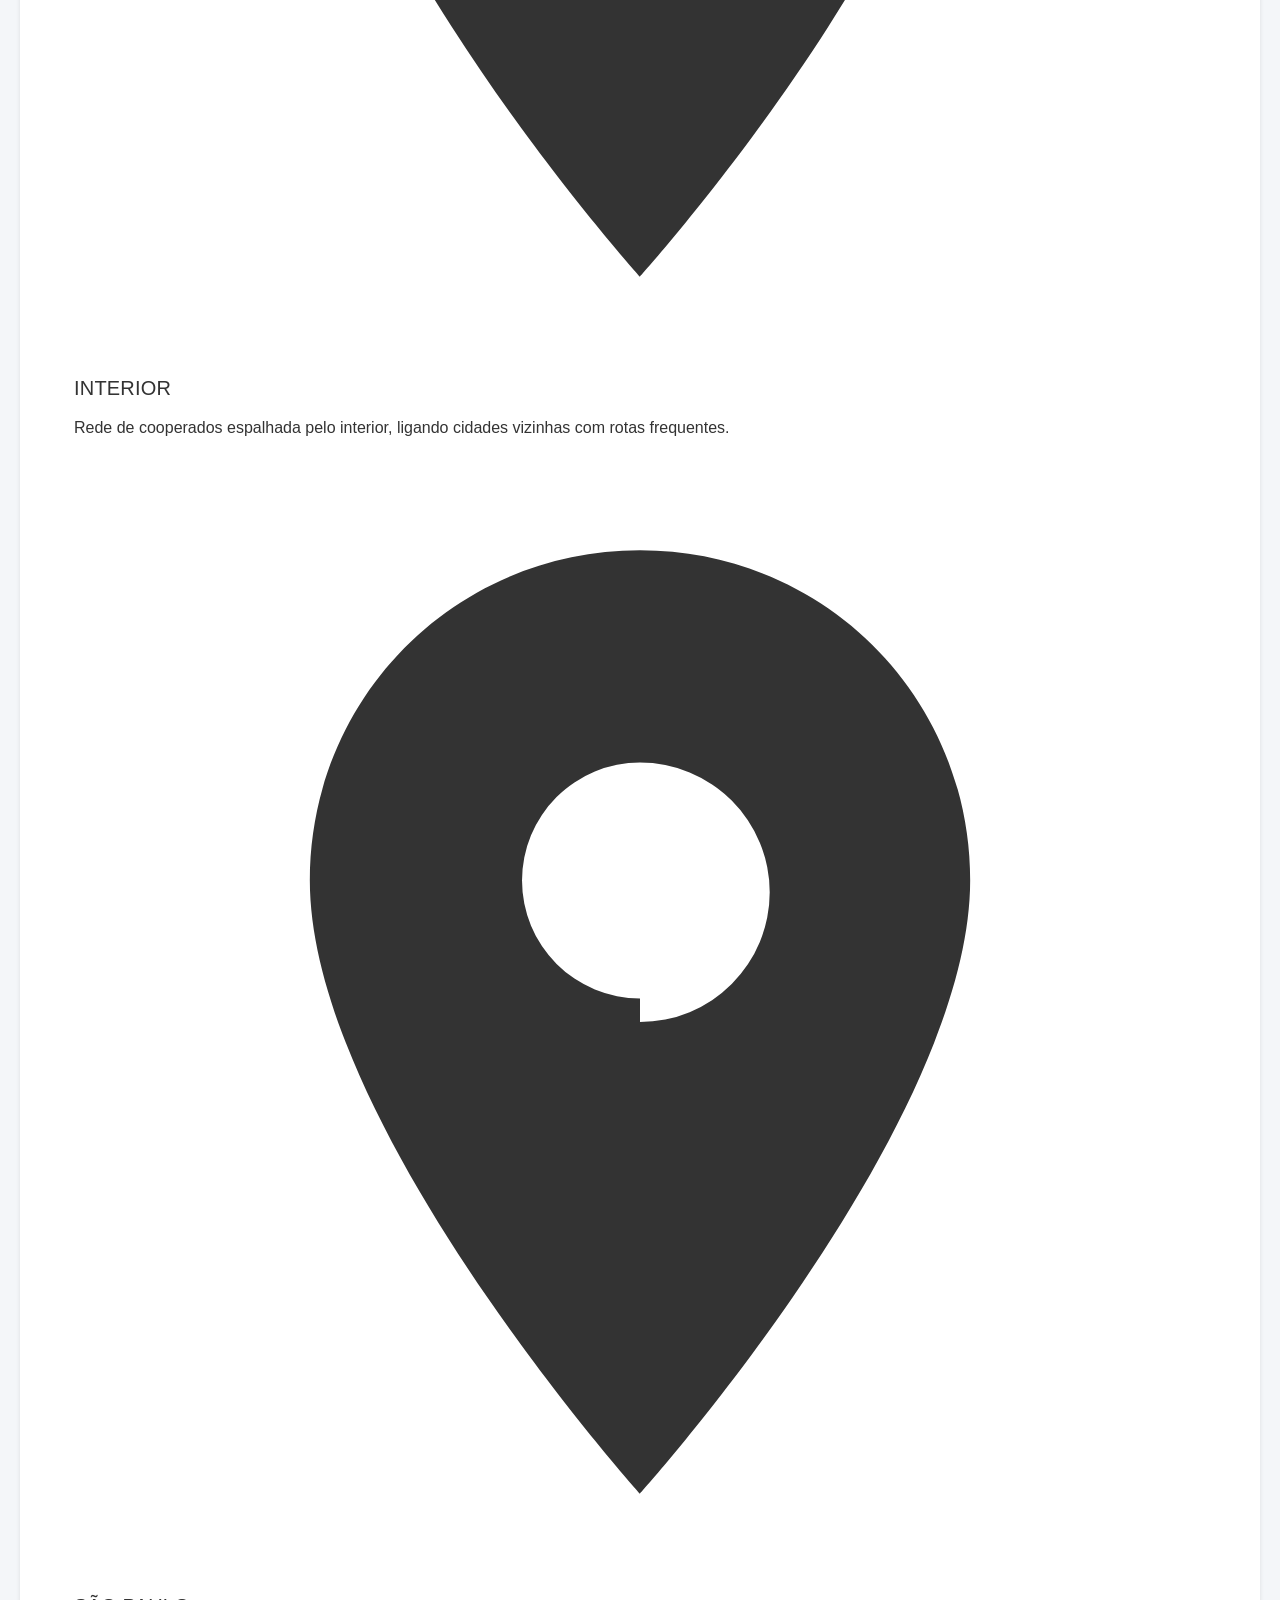
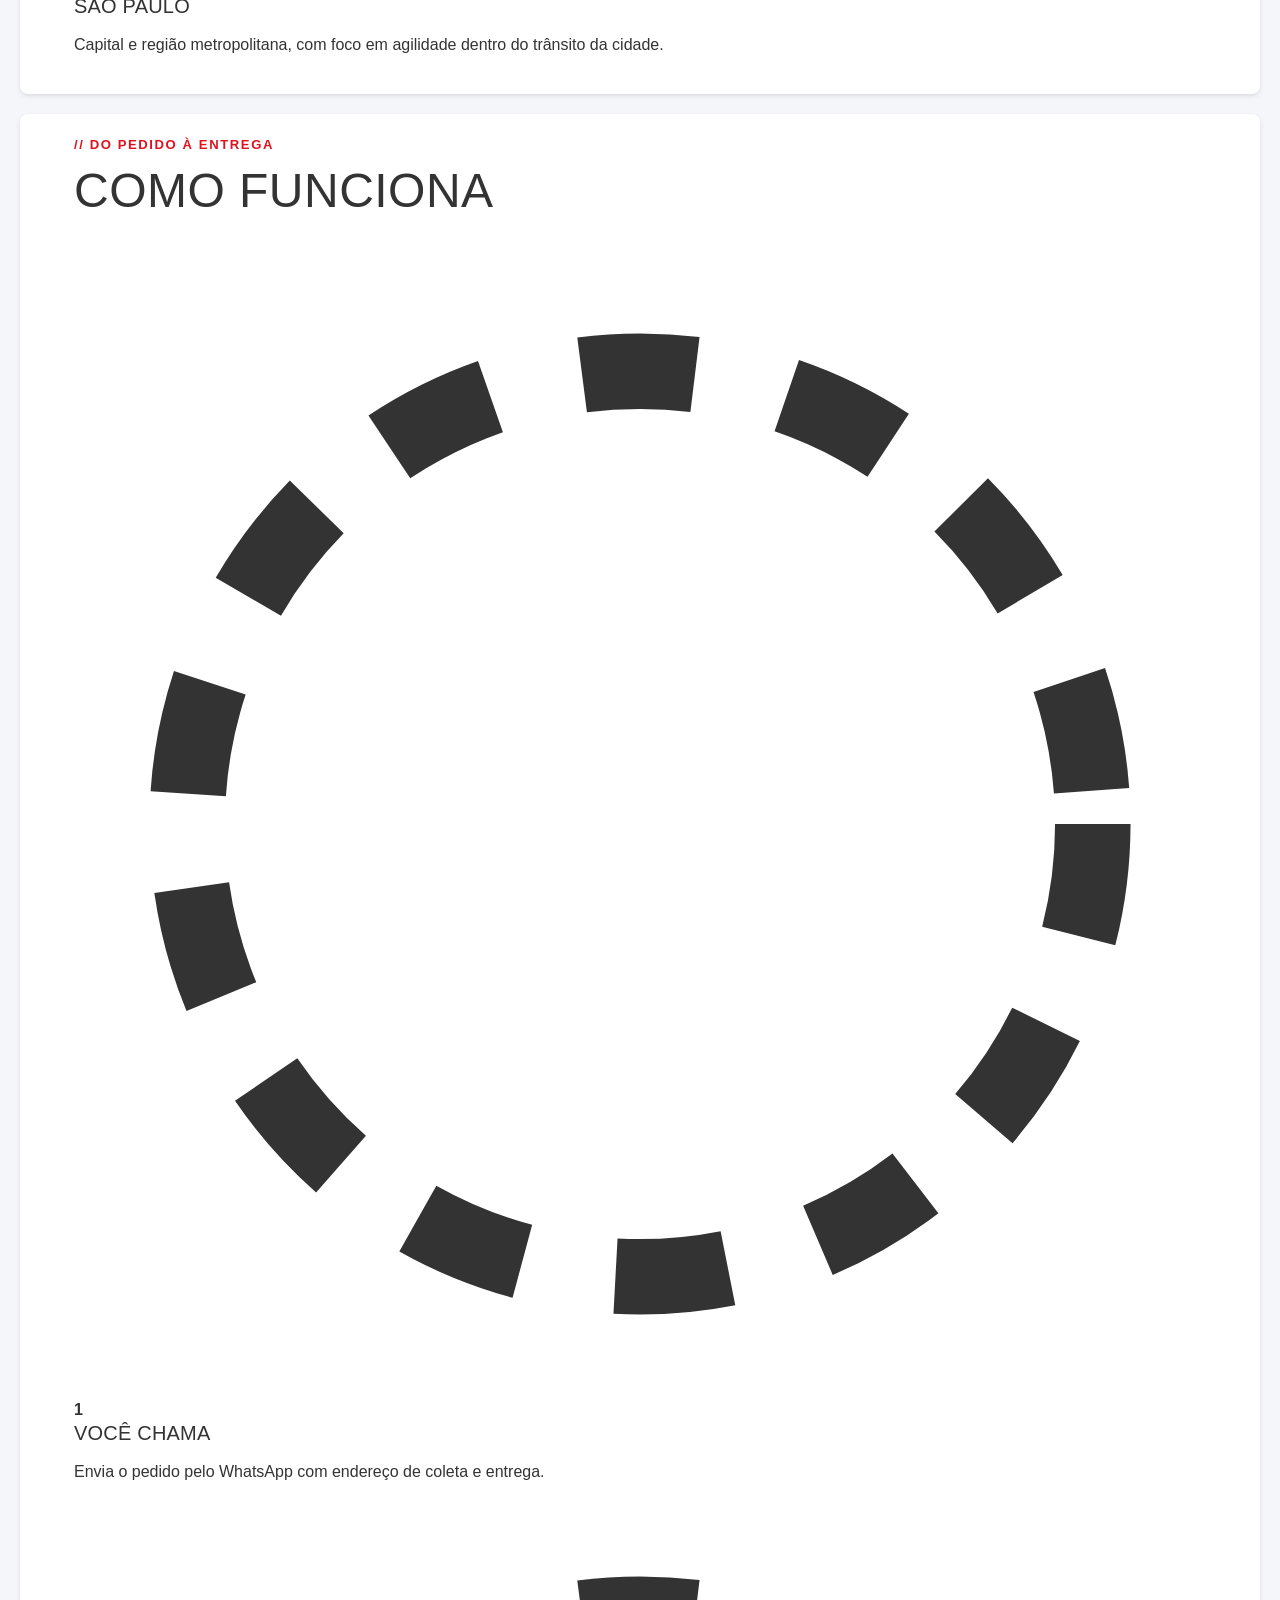
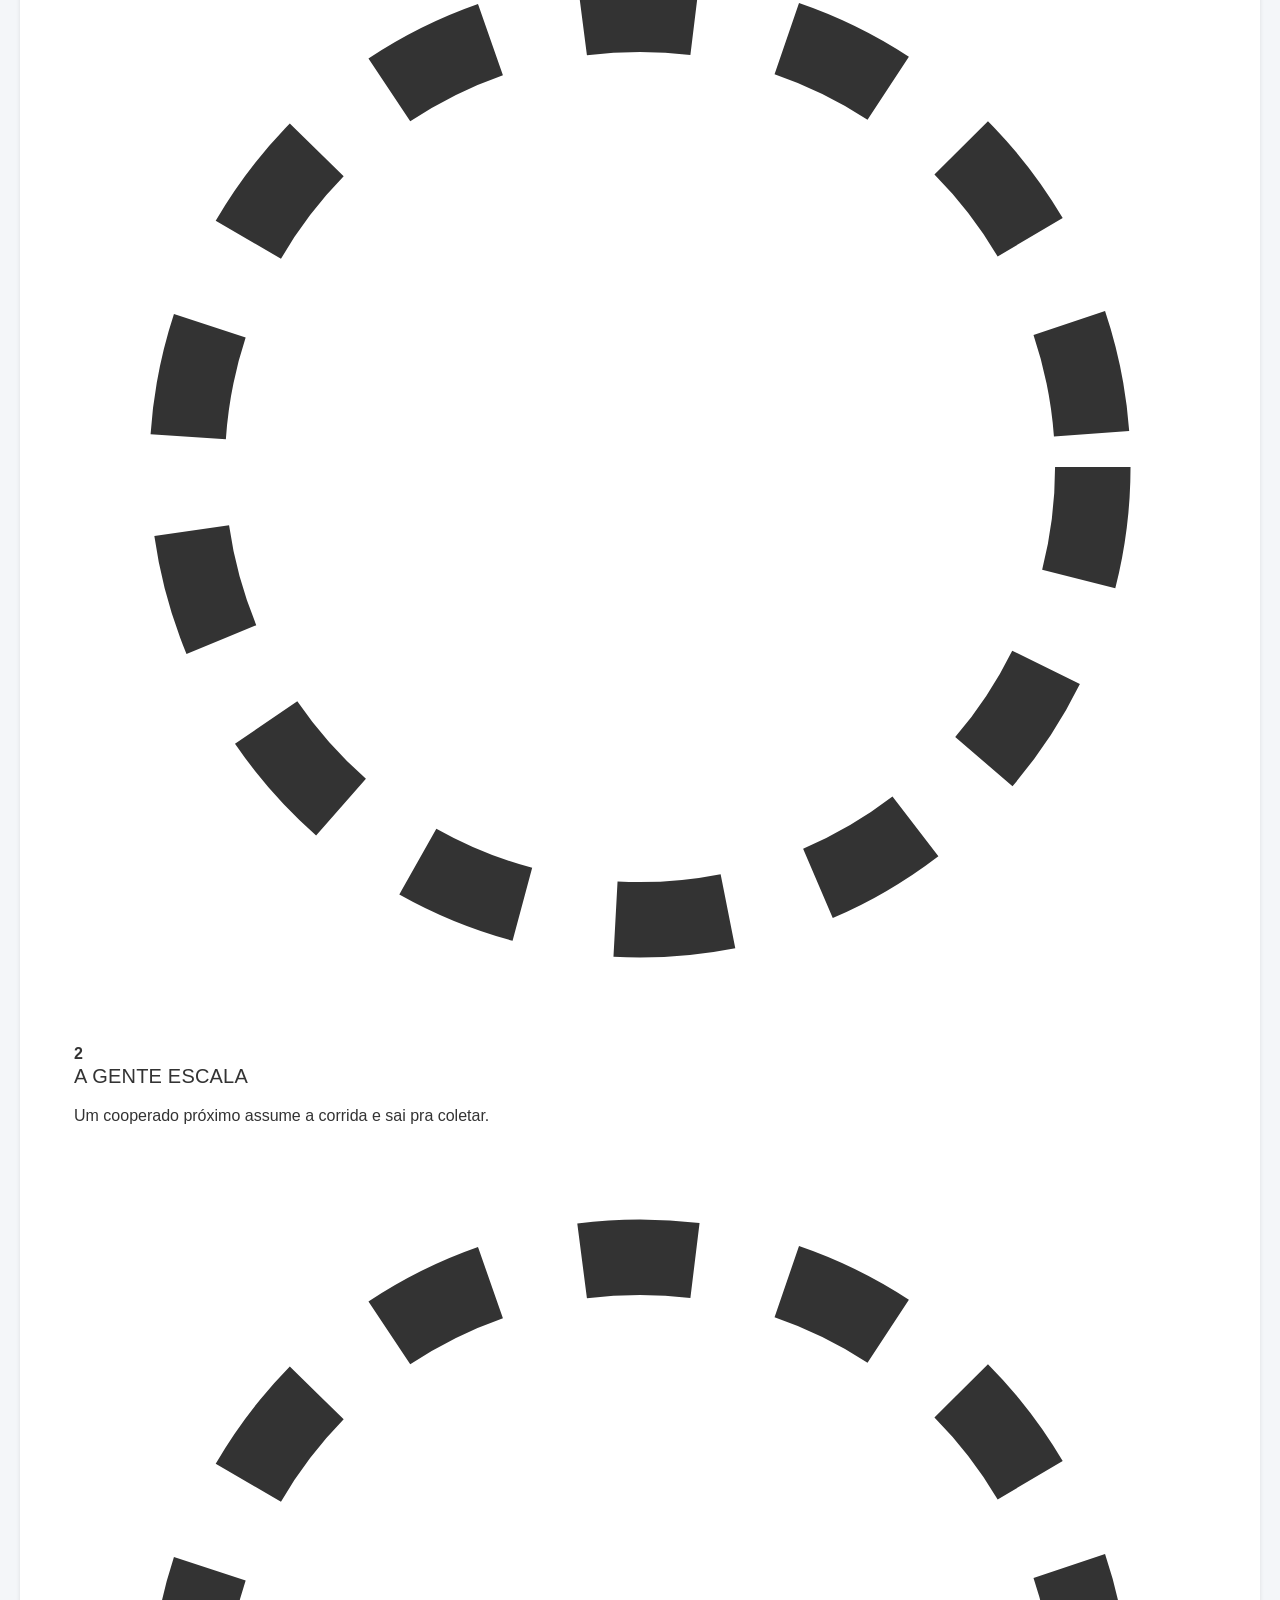
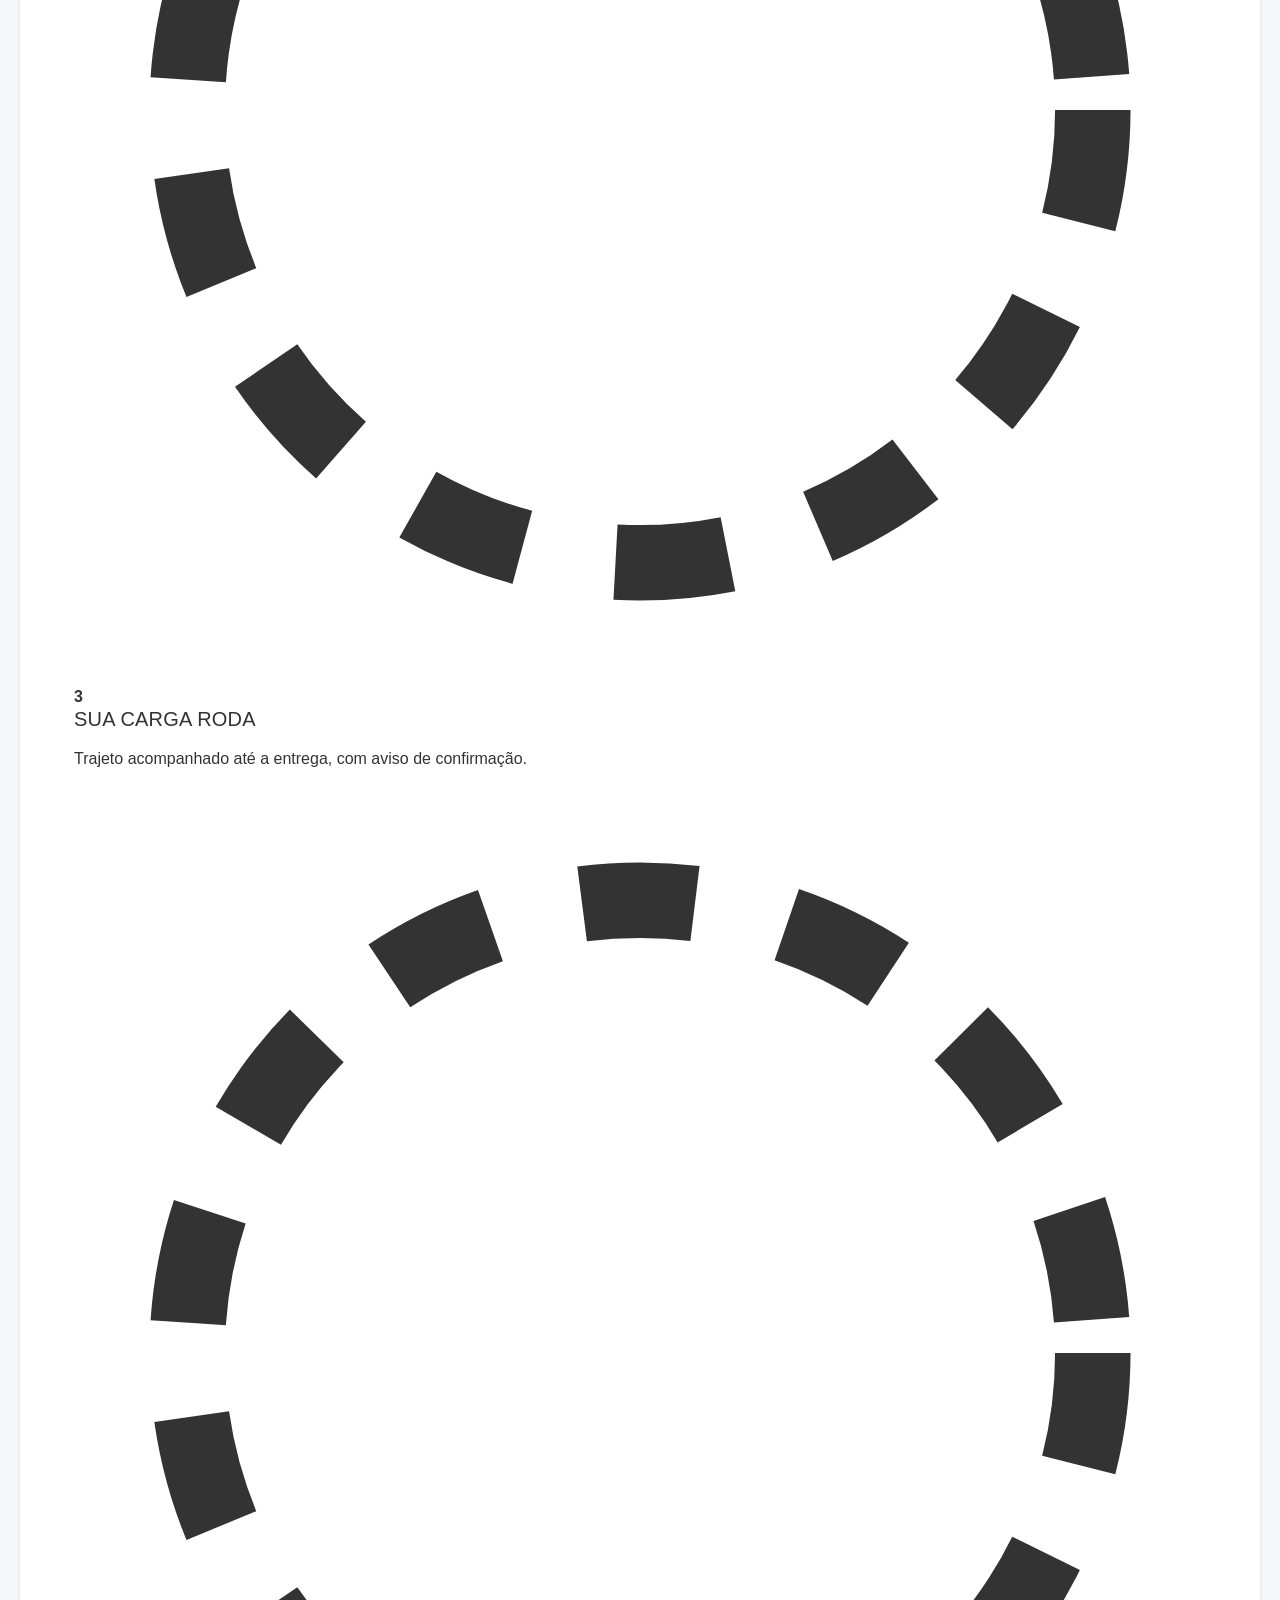
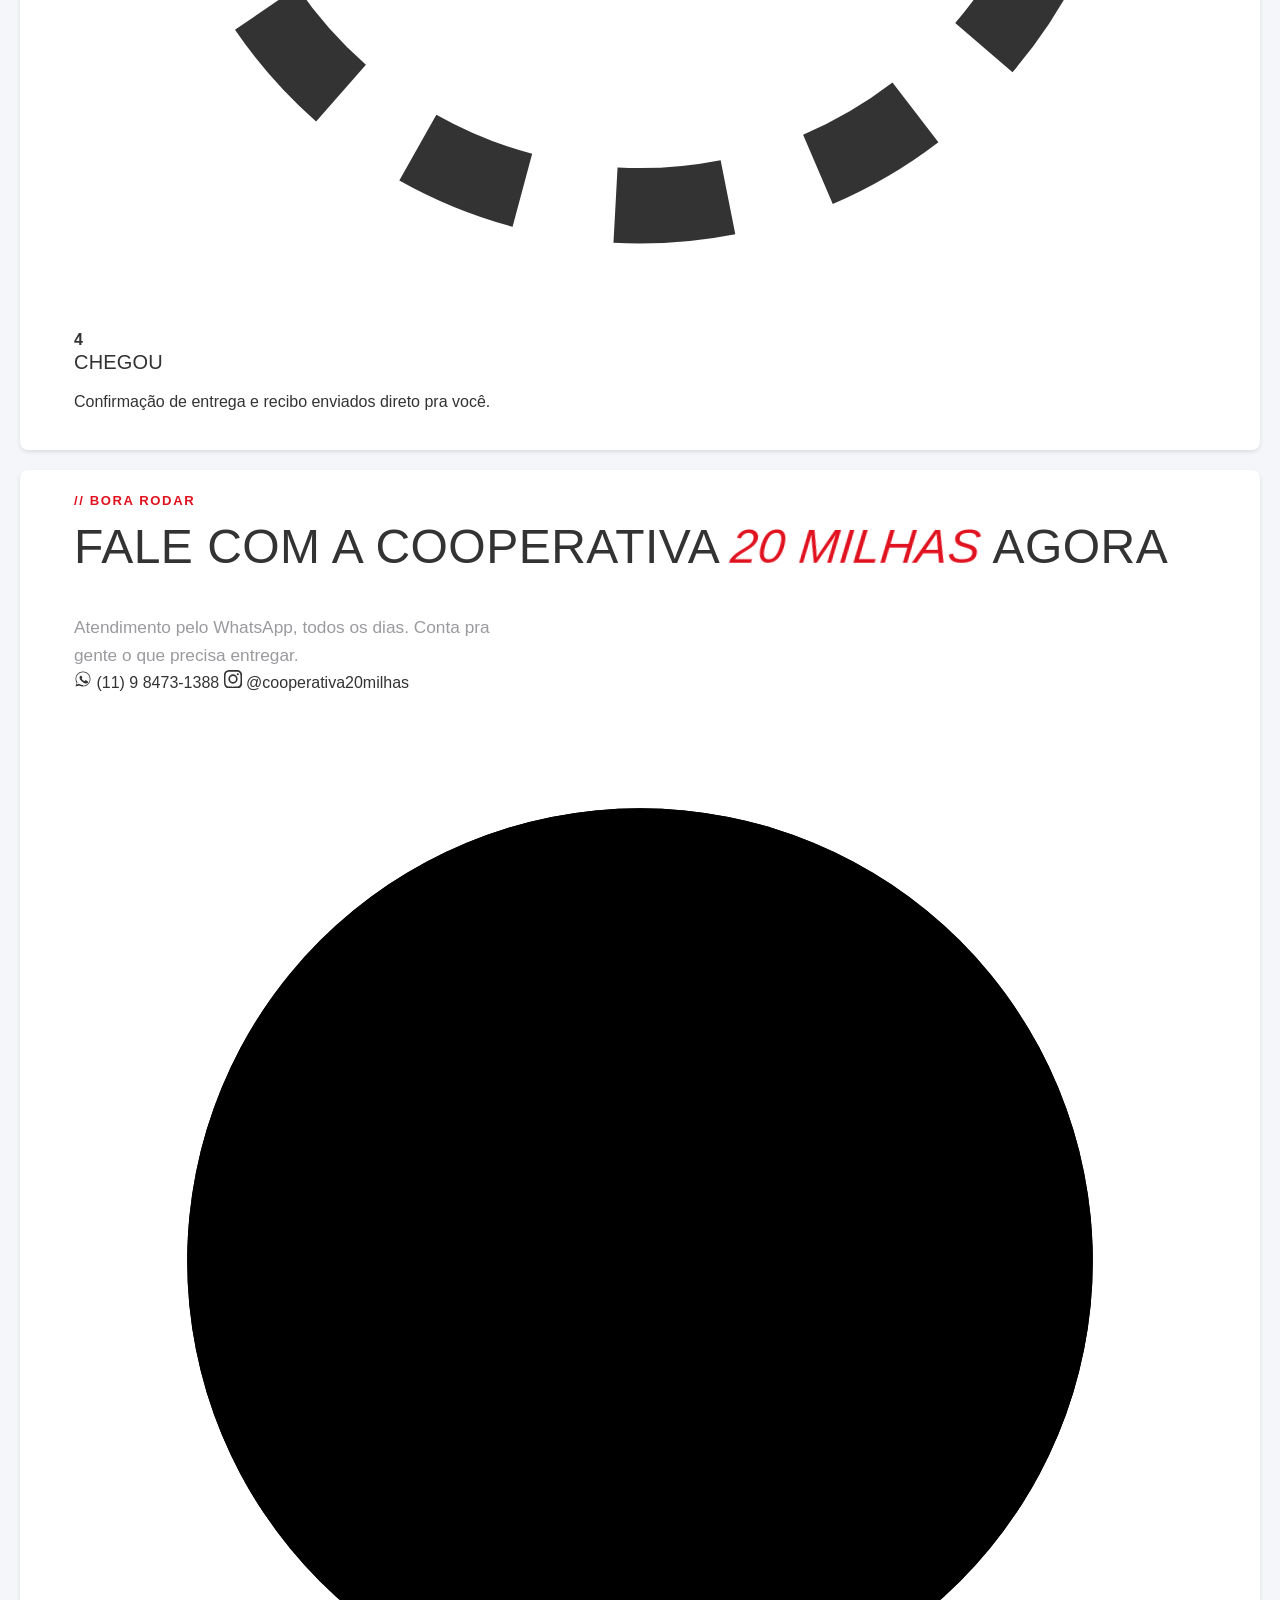
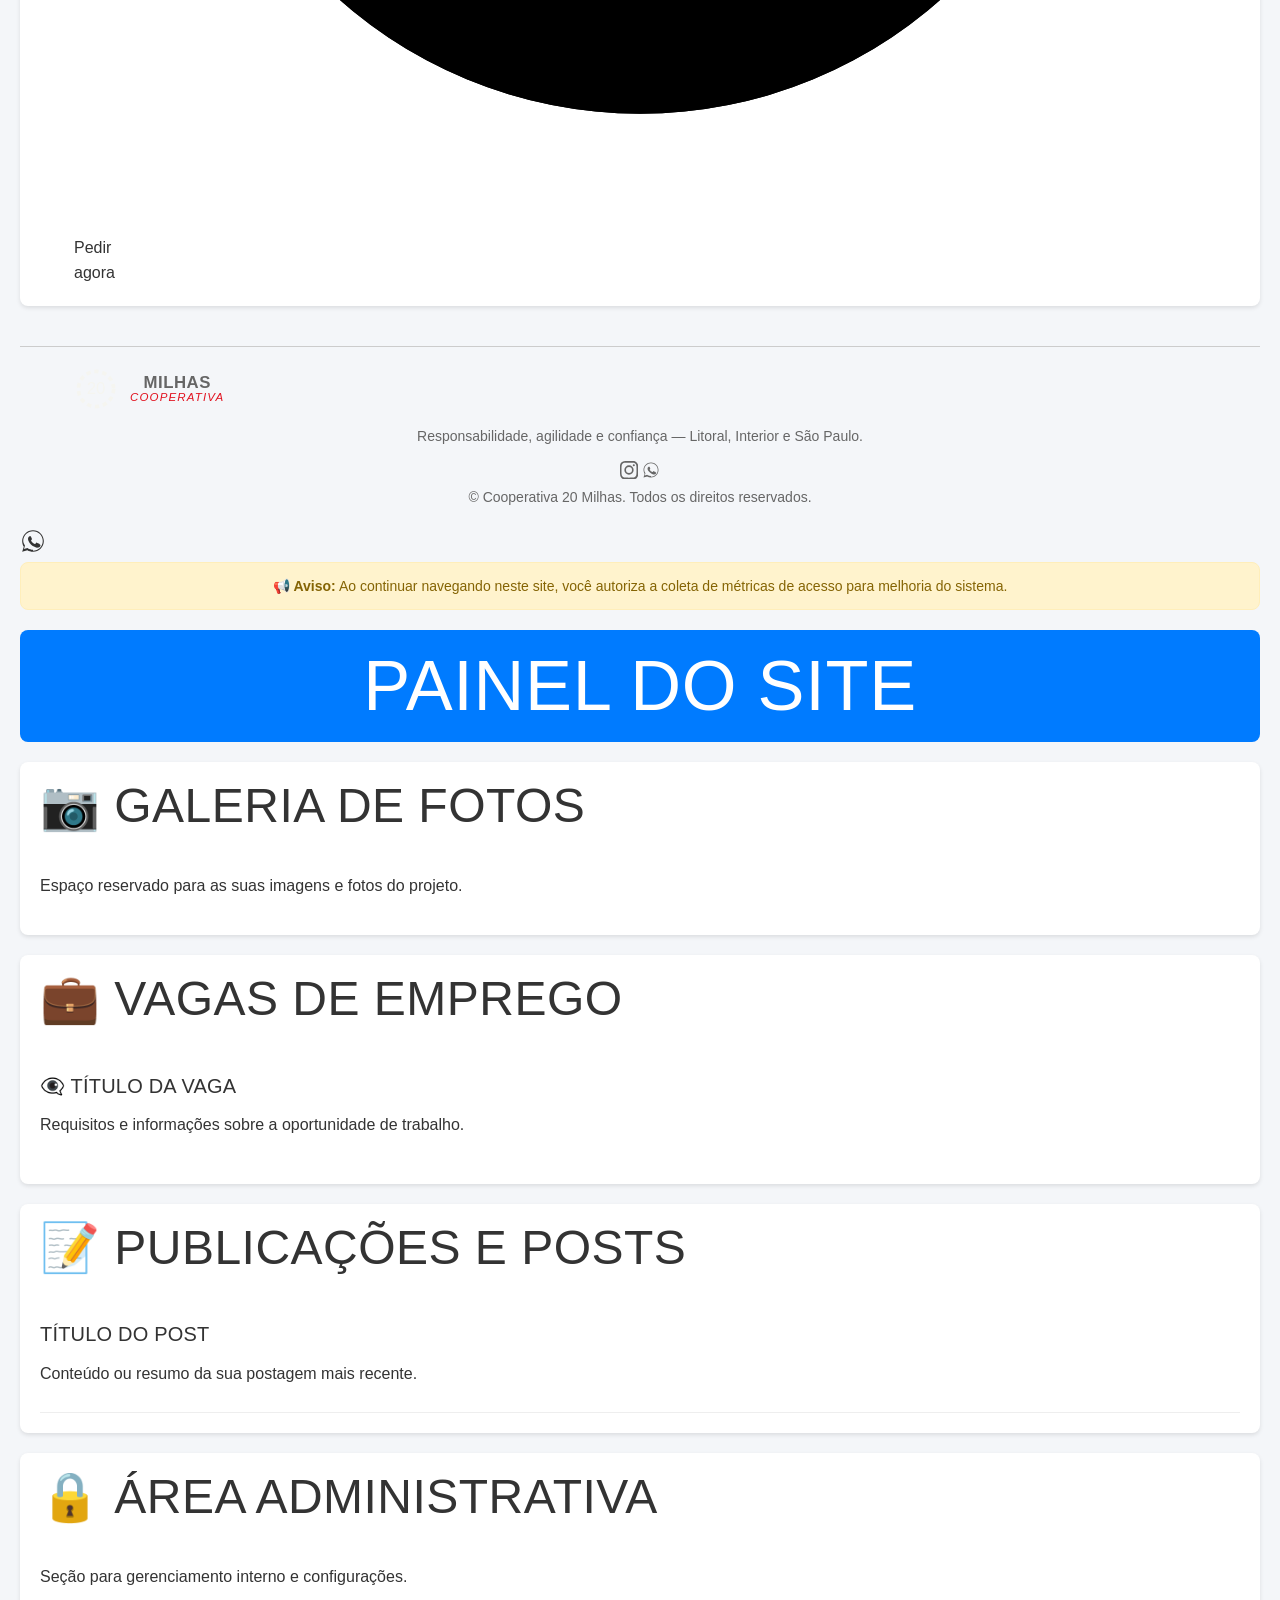
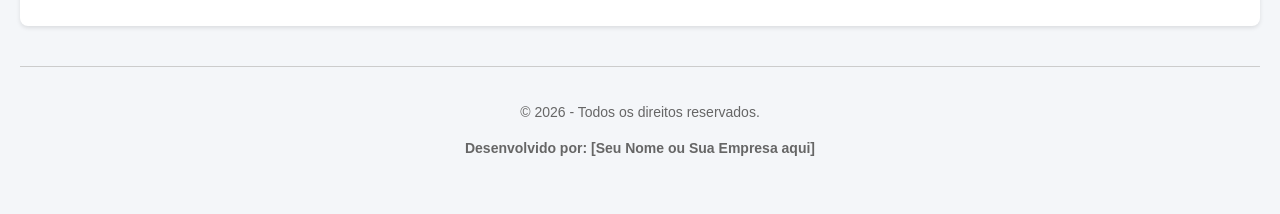
==== commit d0f5b640: "Remove extra newlines and clean up index.html" ====
--- a/index.html
+++ b/index.html
@@ -402,11 +402,8 @@
           });
       })();
     </script>
-
 </body>
 </html>
-
-
 <script src="script.js"></script>
 </body>
-</html>+</html>
--- a/style.css
+++ b/style.css
@@ -209,4 +209,26 @@
   text-transform: uppercase;
   font-weight: 600;
 }
-.main-nav a{ color: var(--muted); transition: color .18s ease+.main-nav a{ color: var(--muted); transition: color .18s ease
+/* ==========================================
+   APENAS COLE NO FINAL DO SEU STYLE.CSS
+   ========================================== */
+#minha-galeria, #vagas-emprego, #promocoes {
+    padding: 20px;
+    margin-bottom: 20px;
+}
+#acesso-admin {
+    text-align: center;
+    padding: 15px;
+}
+#acesso-admin a {
+    text-decoration: none;
+    color: #007bff;
+    font-weight: bold;
+}
+#assinatura-rodape {
+    text-align: center;
+    padding: 20px;
+    margin-top: 40px;
+    border-top: 1px solid #ddd;
+}
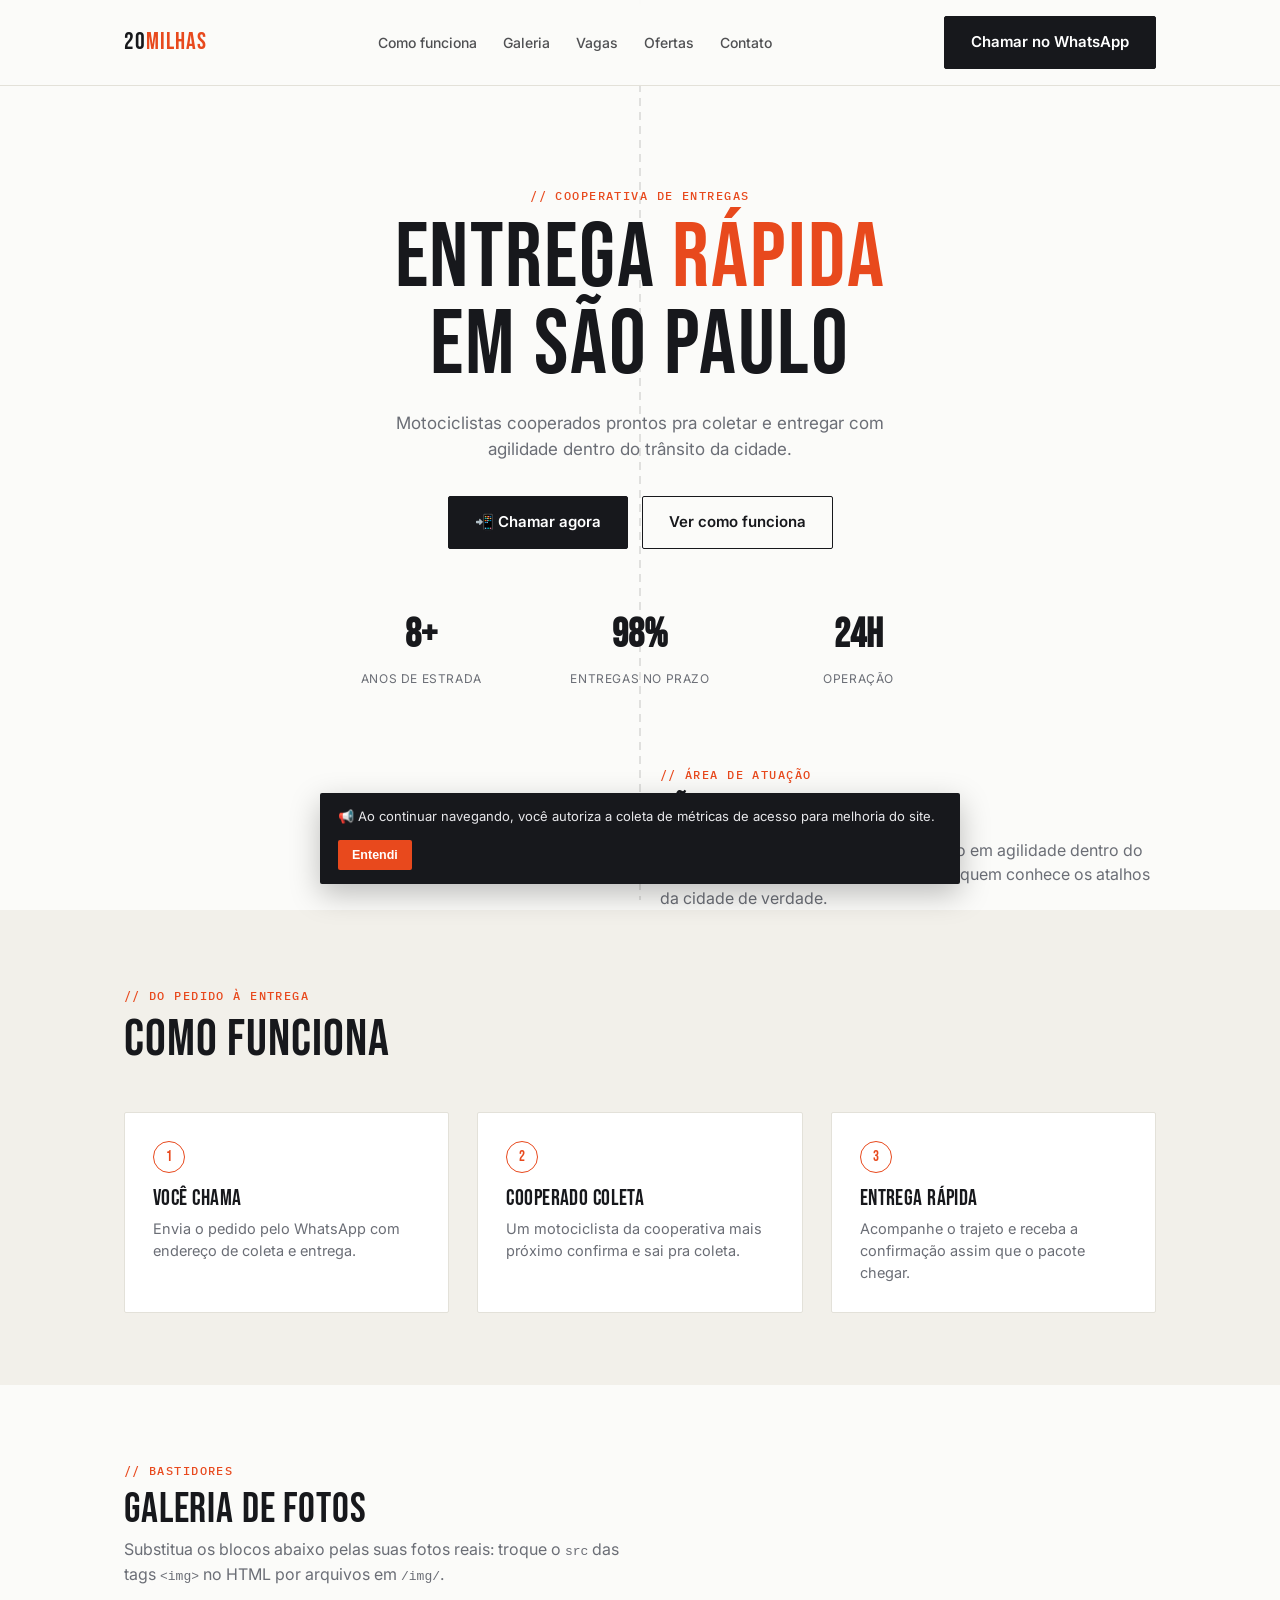
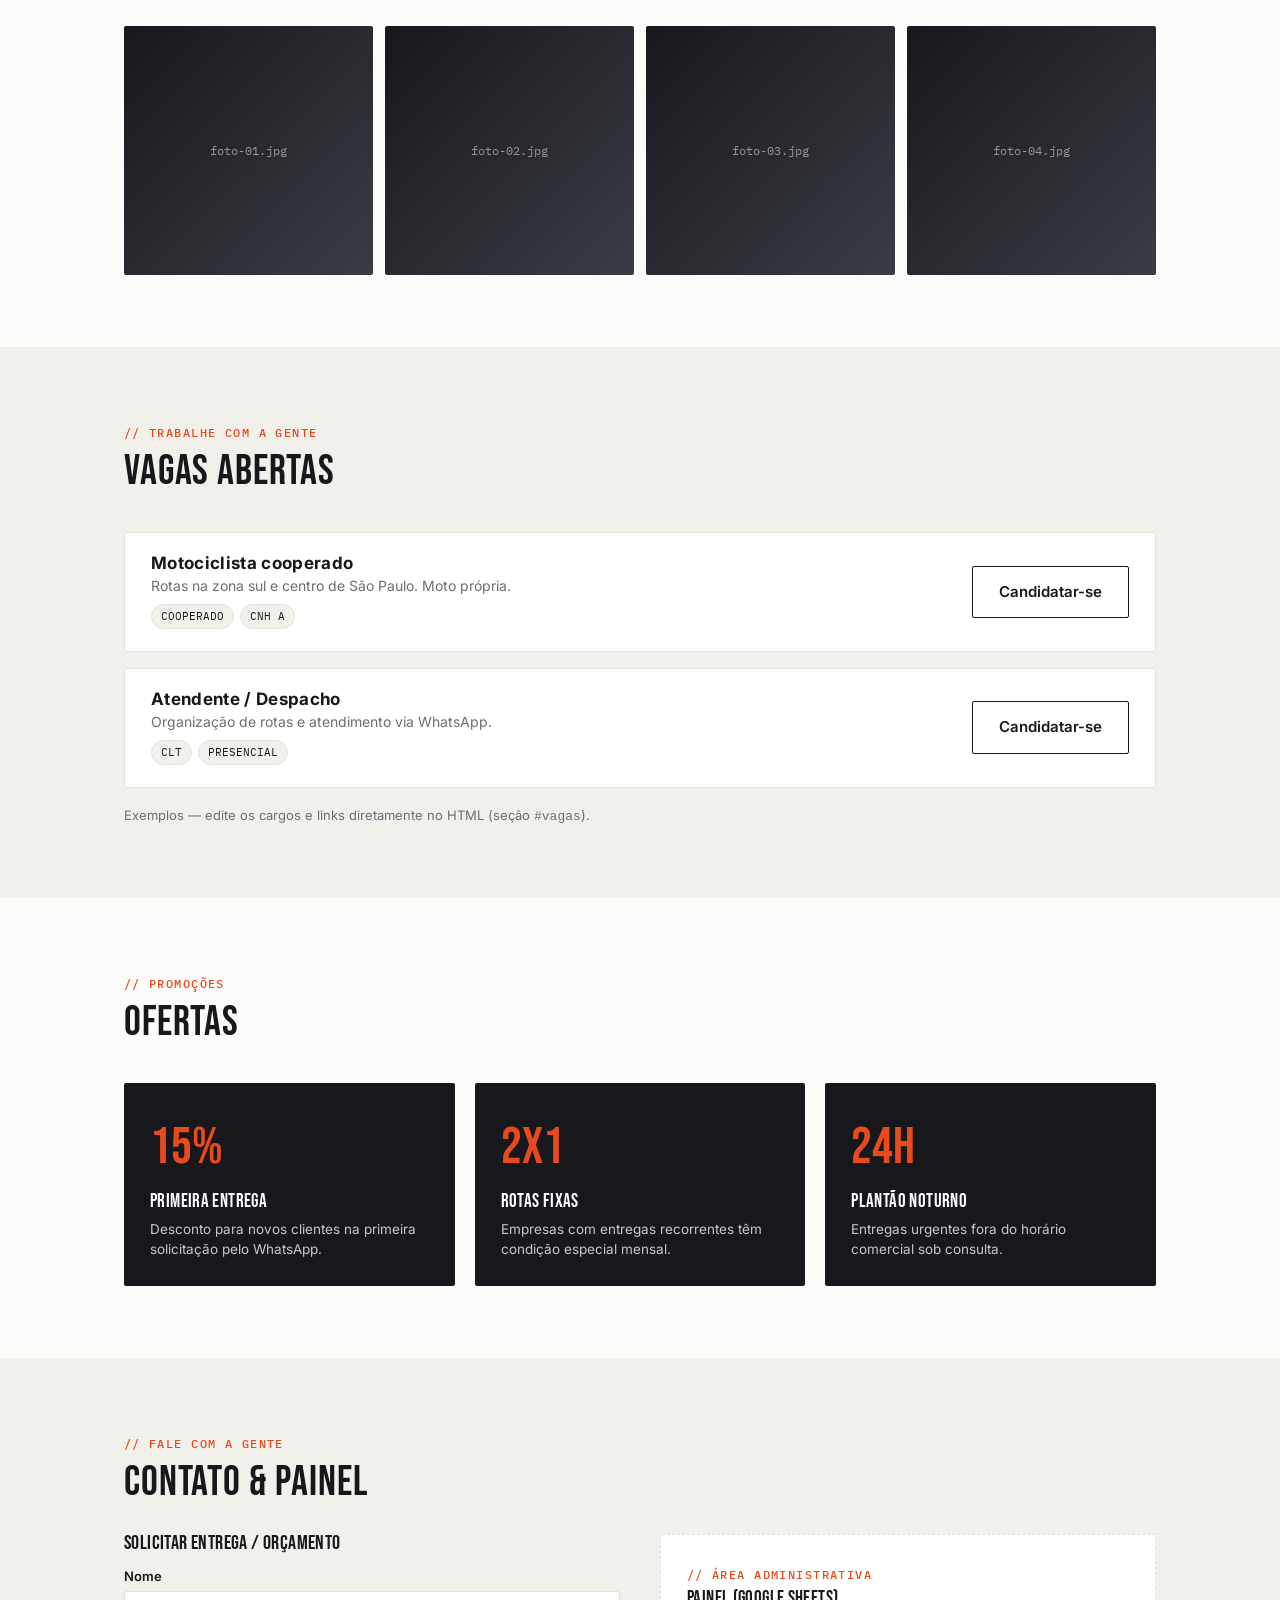
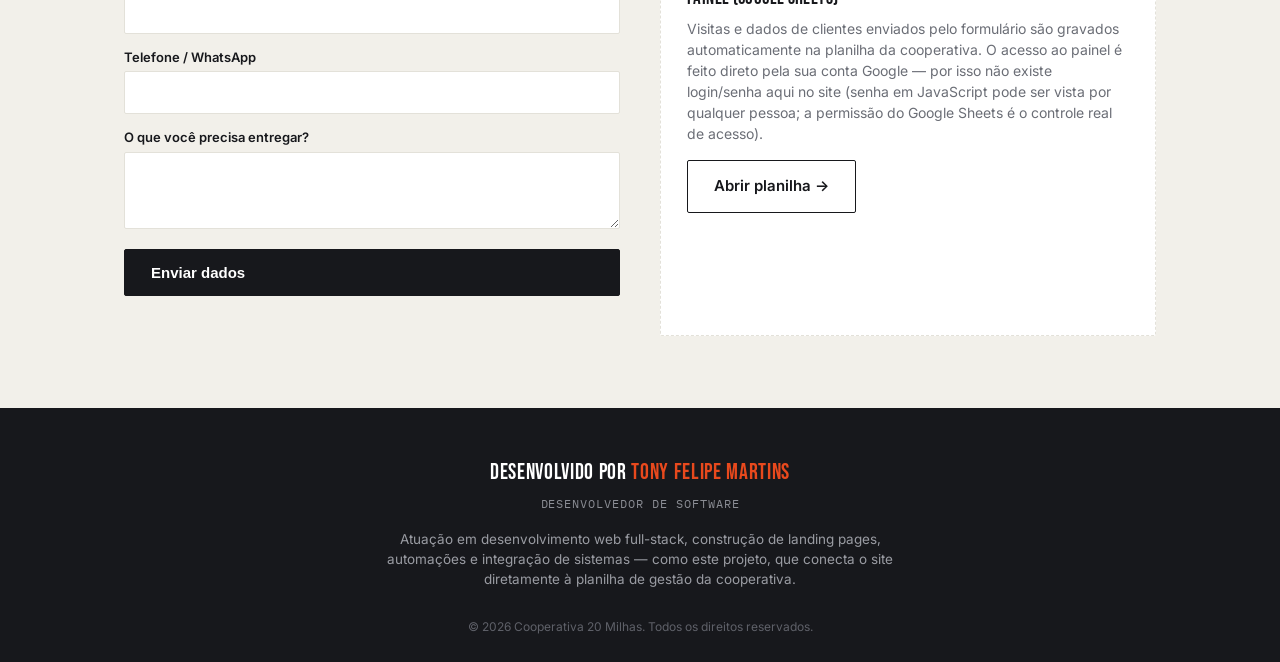
==== commit ce97e6e6: "Atualizar o index.html" ====
--- a/index.html
+++ b/index.html
@@ -3,407 +3,410 @@
 <head>
 <meta charset="UTF-8">
 <meta name="viewport" content="width=device-width, initial-scale=1.0">
-<title>Cooperativa 20 Milhas — Motofrete com Responsabilidade, Agilidade e Confiança</title>
-<meta name="description" content="Cooperativa 20 Milhas: serviço de motofrete e delivery no Litoral, Interior e São Paulo. Responsabilidade, agilidade e confiança em cada entrega.">
+<title>Cooperativa 20 Milhas — Entregas em São Paulo</title>
+<meta name="description" content="Cooperativa de entregas rápidas na Grande São Paulo. Chame pelo WhatsApp e receba com agilidade.">
 <link rel="preconnect" href="https://fonts.googleapis.com">
 <link rel="preconnect" href="https://fonts.gstatic.com" crossorigin>
-<link href="https://fonts.googleapis.com/css2?family=Anton&family=Barlow+Condensed:wght@500;600;700&family=Barlow:wght@400;500;600;700;800&display=swap" rel="stylesheet">
-<link rel="stylesheet" href="style.css">
+<link href="https://fonts.googleapis.com/css2?family=Bebas+Neue&family=Inter:wght@400;500;600;700&family=IBM+Plex+Mono:wght@400;500&display=swap" rel="stylesheet">
+<style>
+  :root{
+    --ink:#17181c;
+    --paper:#fbfbf9;
+    --paper-alt:#f2f0ea;
+    --signal:#e8491d;
+    --signal-dark:#c23a15;
+    --graphite:#6b6e76;
+    --line:#e3e1d9;
+    --white:#ffffff;
+    --radius:2px;
+  }
+  *{box-sizing:border-box; margin:0; padding:0;}
+  html{scroll-behavior:smooth;}
+  body{
+    font-family:'Inter', sans-serif;
+    color:var(--ink);
+    background:var(--paper);
+    line-height:1.5;
+    -webkit-font-smoothing:antialiased;
+  }
+  h1,h2,h3,.display{
+    font-family:'Bebas Neue', 'Inter', sans-serif;
+    letter-spacing:0.02em;
+    line-height:0.95;
+    font-weight:400;
+  }
+  .mono{font-family:'IBM Plex Mono', monospace;}
+  a{color:inherit;}
+  img{max-width:100%; display:block;}
+  .wrap{max-width:1080px; margin:0 auto; padding:0 24px;}
+  .eyebrow{
+    display:inline-flex; align-items:center; gap:8px;
+    font-family:'IBM Plex Mono', monospace;
+    font-size:12px; letter-spacing:0.12em; text-transform:uppercase;
+    color:var(--signal); font-weight:500; margin-bottom:10px;
+  }
+  .eyebrow::before{content:"//"; color:var(--signal);}
+  section{padding:72px 0; position:relative;}
+  .alt{background:var(--paper-alt);}
+  .btn{
+    display:inline-flex; align-items:center; gap:8px;
+    background:var(--ink); color:var(--white);
+    padding:14px 26px; border-radius:var(--radius);
+    text-decoration:none; font-weight:600; font-size:15px;
+    border:1px solid var(--ink); cursor:pointer;
+    transition:transform .15s ease, background .15s ease;
+  }
+  .btn:hover{background:var(--signal); border-color:var(--signal); transform:translateY(-2px);}
+  .btn.ghost{background:transparent; color:var(--ink);}
+  .btn.ghost:hover{background:var(--ink); color:var(--white);}
+
+  /* ROTA — elemento de assinatura: uma linha de rota tracejada que costura a página */
+  .route{
+    position:absolute; left:50%; top:0; bottom:0; width:2px;
+    transform:translateX(-50%);
+    background-image:linear-gradient(var(--ink) 60%, transparent 0%);
+    background-size:2px 14px; background-repeat:repeat-y;
+    opacity:.12; z-index:0; pointer-events:none;
+  }
+  @media (prefers-reduced-motion:no-preference){
+    .route{ animation: route-flow 3s linear infinite; }
+  }
+  @keyframes route-flow{ to{ background-position-y:-28px; } }
+
+  /* HEADER */
+  header{
+    position:sticky; top:0; z-index:50; background:rgba(251,251,249,.92);
+    backdrop-filter:blur(6px); border-bottom:1px solid var(--line);
+  }
+  nav{display:flex; align-items:center; justify-content:space-between; padding:16px 24px; max-width:1080px; margin:0 auto;}
+  .logo{font-family:'Bebas Neue'; font-size:24px; letter-spacing:.04em;}
+  .logo span{color:var(--signal);}
+  .navlinks{display:flex; gap:26px; font-size:14px; font-weight:500; list-style:none;}
+  .navlinks a{text-decoration:none; opacity:.75; transition:opacity .15s;}
+  .navlinks a:hover{opacity:1;}
+  .navlinks{display:none;}
+  @media(min-width:760px){.navlinks{display:flex;}}
+
+  /* HERO */
+  .hero{padding:96px 0 72px; text-align:center; position:relative;}
+  .hero h1{font-size:clamp(48px,9vw,92px); text-transform:uppercase;}
+  .hero h1 em{font-style:normal; color:var(--signal);}
+  .hero p{max-width:520px; margin:22px auto 34px; color:var(--graphite); font-size:17px;}
+  .hero .actions{display:flex; gap:14px; justify-content:center; flex-wrap:wrap;}
+  .stats{display:grid; grid-template-columns:repeat(3,1fr); gap:16px; max-width:640px; margin:56px auto 0;}
+  .stat b{display:block; font-family:'Bebas Neue'; font-size:40px; color:var(--ink);}
+  .stat span{font-size:12px; color:var(--graphite); text-transform:uppercase; letter-spacing:.05em;}
+
+  /* SÃO PAULO */
+  .region{display:grid; gap:40px; align-items:center;}
+  @media(min-width:760px){.region{grid-template-columns:1fr 1fr;}}
+  .region-visual{
+    aspect-ratio:1/1; background:var(--ink); clip-path:polygon(50% 100%,0 0,100% 0);
+    max-width:320px; margin:0 auto;
+  }
+  .region h2{font-size:36px; text-transform:uppercase; margin-bottom:10px;}
+  .region p{color:var(--graphite);}
+
+  /* COMO FUNCIONA */
+  .steps{display:grid; gap:28px; margin-top:48px;}
+  @media(min-width:760px){.steps{grid-template-columns:repeat(3,1fr);}}
+  .step{
+    background:var(--white); border:1px solid var(--line); border-radius:var(--radius);
+    padding:28px; position:relative; z-index:1;
+  }
+  .step .num{
+    font-family:'Bebas Neue'; font-size:15px; color:var(--signal);
+    border:1px solid var(--signal); width:32px; height:32px; border-radius:50%;
+    display:flex; align-items:center; justify-content:center; margin-bottom:16px;
+  }
+  .step h3{font-size:22px; text-transform:uppercase; margin-bottom:8px;}
+  .step p{color:var(--graphite); font-size:14.5px;}
+
+  /* GALERIA */
+  .gallery{display:grid; grid-template-columns:repeat(2,1fr); gap:12px; margin-top:40px;}
+  @media(min-width:640px){.gallery{grid-template-columns:repeat(4,1fr);}}
+  .gallery figure{
+    aspect-ratio:1/1; border-radius:var(--radius); overflow:hidden;
+    background:linear-gradient(135deg,var(--ink),#3a3c44);
+    display:flex; align-items:center; justify-content:center;
+    color:rgba(255,255,255,.5); font-family:'IBM Plex Mono'; font-size:12px; text-align:center;
+  }
+  .gallery img{width:100%; height:100%; object-fit:cover;}
+  .gallery figcaption{padding:4px;}
+
+  /* VAGAS */
+  .jobs{display:grid; gap:16px; margin-top:40px;}
+  .job{
+    display:flex; justify-content:space-between; align-items:center; gap:16px;
+    background:var(--white); border:1px solid var(--line); padding:22px 26px; border-radius:var(--radius);
+    flex-wrap:wrap;
+  }
+  .job h3{font-family:'Inter'; font-weight:700; font-size:17px; text-transform:none;}
+  .job p{color:var(--graphite); font-size:14px; margin-top:4px;}
+  .tag{
+    font-family:'IBM Plex Mono'; font-size:11px; text-transform:uppercase;
+    background:var(--paper-alt); border:1px solid var(--line); padding:3px 9px; border-radius:20px;
+    margin-right:6px; display:inline-block; margin-top:8px;
+  }
+
+  /* OFERTAS */
+  .offers{display:grid; gap:20px; margin-top:40px;}
+  @media(min-width:760px){.offers{grid-template-columns:repeat(3,1fr);}}
+  .offer{
+    background:var(--ink); color:var(--white); border-radius:var(--radius); padding:26px;
+    position:relative; overflow:hidden;
+  }
+  .offer .pct{font-family:'Bebas Neue'; font-size:52px; color:var(--signal);}
+  .offer h3{font-size:19px; margin:6px 0 8px; text-transform:uppercase;}
+  .offer p{color:#c7c8cd; font-size:13.5px;}
+
+  /* CONTATO / CAPTURA DE DADOS */
+  .contact-grid{display:grid; gap:40px;}
+  @media(min-width:760px){.contact-grid{grid-template-columns:1fr 1fr;}}
+  form{display:grid; gap:14px;}
+  label{font-size:13px; font-weight:600; margin-bottom:4px; display:block;}
+  input, textarea{
+    width:100%; padding:12px 14px; border:1px solid var(--line); border-radius:var(--radius);
+    font-family:'Inter'; font-size:14px; background:var(--white);
+  }
+  input:focus, textarea:focus{outline:2px solid var(--signal); outline-offset:1px;}
+  #form-status{font-size:13.5px; margin-top:8px; min-height:18px;}
+  #form-status.ok{color:#1a7f37;}
+  #form-status.err{color:var(--signal-dark);}
+
+  .admin-box{
+    background:var(--white); border:1px dashed var(--line); border-radius:var(--radius);
+    padding:26px;
+  }
+  .admin-box p{color:var(--graphite); font-size:14px; margin:10px 0 16px;}
+
+  /* FOOTER / ASSINATURA */
+  footer{background:var(--ink); color:#c7c8cd; padding:48px 0 28px; text-align:center;}
+  footer .signature{
+    font-family:'Bebas Neue'; font-size:22px; color:var(--white); letter-spacing:.03em;
+  }
+  footer .signature span{color:var(--signal);}
+  footer .role{font-family:'IBM Plex Mono'; font-size:12px; text-transform:uppercase; letter-spacing:.08em; color:#8b8d94; margin-top:6px;}
+  footer .bio{max-width:520px; margin:16px auto 0; font-size:13.5px; color:#9a9ca3;}
+  footer .copyright{margin-top:28px; font-size:12px; color:#5f6169;}
+
+  #cookie-note{
+    position:fixed; left:16px; right:16px; bottom:16px; z-index:60;
+    background:var(--ink); color:#e7e7ea; padding:14px 18px; border-radius:var(--radius);
+    display:flex; gap:14px; align-items:center; justify-content:space-between; flex-wrap:wrap;
+    font-size:13px; max-width:640px; margin:0 auto; box-shadow:0 10px 30px rgba(0,0,0,.25);
+  }
+  #cookie-note button{
+    background:var(--signal); color:var(--white); border:none; padding:8px 14px;
+    border-radius:var(--radius); font-weight:600; cursor:pointer; font-size:12.5px;
+  }
+</style>
 </head>
 <body>
 
-<div class="road-noise" aria-hidden="true"></div>
-
-<!-- ===== HEADER ===== -->
-<header class="site-header" id="top">
-  <div class="wrap header-row">
-    <a href="#top" class="brand">
-      <span class="brand-mark">
-        <svg viewBox="0 0 60 60" class="brand-ring" aria-hidden="true">
-          <circle cx="30" cy="30" r="24" fill="none" stroke="currentColor" stroke-width="5" stroke-dasharray="6 5"/>
-        </svg>
-        <span class="brand-num">20</span>
-      </span>
-      <span class="brand-text">
-        <strong>MILHAS</strong>
-        <em>Cooperativa</em>
-      </span>
-    </a>
-
-    <nav class="main-nav" id="mainNav">
-      <a href="#servicos">Serviços</a>
-      <a href="#rotas">Áreas de cobertura</a>
-      <a href="#como-funciona">Como funciona</a>
-      <a href="#contato">Contato</a>
-    </nav>
-
-    <a class="btn btn-ghost header-cta" href="https://wa.me/5511984731388" target="_blank" rel="noopener">
-      <svg viewBox="0 0 24 24" width="16" height="16" aria-hidden="true"><path fill="currentColor" d="M17.5 14.4c-.3-.1-1.6-.8-1.9-.9-.2-.1-.4-.1-.6.1-.2.3-.7.9-.8 1-.2.2-.3.2-.5.1-1.5-.7-2.5-1.3-3.4-3-.3-.4.3-.4.7-1.3.1-.2.1-.4 0-.5-.1-.1-.6-1.4-.8-1.9-.2-.5-.4-.4-.6-.4h-.5c-.2 0-.5.1-.7.3-.2.3-1 1-1 2.3 0 1.4 1 2.7 1.1 2.9.1.2 2 3.1 4.9 4.3.7.3 1.2.5 1.6.6.7.2 1.3.2 1.8.1.5-.1 1.6-.7 1.9-1.3.2-.6.2-1.1.2-1.2-.1-.1-.3-.2-.5-.3z"/><path fill="currentColor" d="M12 2C6.5 2 2 6.5 2 12c0 1.9.5 3.7 1.5 5.3L2 22l4.8-1.4C8.3 21.5 10.1 22 12 22c5.5 0 10-4.5 10-10S17.5 2 12 2zm0 18c-1.7 0-3.4-.5-4.8-1.4l-.3-.2-3.2.9.9-3.1-.2-.3C3.5 14.5 3 13.3 3 12c0-5 4-9 9-9s9 4 9 9-4 9-9 9z"/></svg>
-      (11) 9 8473-1388
-    </a>
-
-    <button class="nav-toggle" id="navToggle" aria-label="Abrir menu" aria-expanded="false">
-      <span></span><span></span><span></span>
-    </button>
-  </div>
+<header>
+  <nav>
+    <div class="logo">20<span>MILHAS</span></div>
+    <ul class="navlinks">
+      <li><a href="#como-funciona">Como funciona</a></li>
+      <li><a href="#galeria">Galeria</a></li>
+      <li><a href="#vagas">Vagas</a></li>
+      <li><a href="#ofertas">Ofertas</a></li>
+      <li><a href="#contato">Contato</a></li>
+    </ul>
+    <a class="btn" href="https://wa.me/5511000000000" target="_blank" rel="noopener">Chamar no WhatsApp</a>
+  </nav>
 </header>
 
-<!-- ===== HERO ===== -->
-<section class="hero">
-  <div class="hero-streaks" aria-hidden="true">
-    <span></span><span></span><span></span>
-  </div>
-
-  <div class="wrap hero-grid">
-    <div class="hero-copy" data-reveal>
-      <p class="eyebrow">// Motofrete &amp; Delivery</p>
-      <h1>
-        Sua entrega roda <br>
-        com quem <span class="hl">conhece o caminho</span>.
-      </h1>
-      <p class="hero-lead">
-        A Cooperativa 20 Milhas conecta empresas e pessoas a uma rede de
-        motociclistas profissionais, prontos pra rodar Litoral, Interior e
-        São Paulo com responsabilidade, agilidade e confiança.
-      </p>
-
-      <div class="hero-badges">
-        <span class="badge"><svg viewBox="0 0 24 24" width="14" height="14"><path fill="currentColor" d="M12 2C8.1 2 5 5.1 5 9c0 5.2 7 13 7 13s7-7.8 7-13c0-3.9-3.1-7-7-7zm0 9.5A2.5 2.5 0 1 1 12 6.5a2.5 2.5 0 0 1 0 5.5z"/></svg> Litoral</span>
-        <span class="badge"><svg viewBox="0 0 24 24" width="14" height="14"><path fill="currentColor" d="M12 2C8.1 2 5 5.1 5 9c0 5.2 7 13 7 13s7-7.8 7-13c0-3.9-3.1-7-7-7zm0 9.5A2.5 2.5 0 1 1 12 6.5a2.5 2.5 0 0 1 0 5.5z"/></svg> Interior</span>
-        <span class="badge"><svg viewBox="0 0 24 24" width="14" height="14"><path fill="currentColor" d="M12 2C8.1 2 5 5.1 5 9c0 5.2 7 13 7 13s7-7.8 7-13c0-3.9-3.1-7-7-7zm0 9.5A2.5 2.5 0 1 1 12 6.5a2.5 2.5 0 0 1 0 5.5z"/></svg> São Paulo</span>
-      </div>
-
-      <div class="hero-actions">
-        <a class="btn btn-primary" href="https://wa.me/5511984731388" target="_blank" rel="noopener">Pedir agora no WhatsApp</a>
-        <a class="btn btn-outline" href="#servicos">Ver serviços</a>
-      </div>
-
-      <div class="hero-stats">
-        <div class="stat"><span class="stat-num" data-count="20">0</span><span class="stat-label">anos de estrada*</span></div>
-        <div class="stat"><span class="stat-num" data-count="98">0</span><span class="stat-label">% de entregas no prazo</span></div>
-        <div class="stat"><span class="stat-num" data-count="24">0</span><span class="stat-label">h de operação</span></div>
-      </div>
-      <p class="stat-footnote">*experiência somada da equipe cooperada</p>
-    </div>
-
-    <div class="hero-art" data-reveal>
-      <svg class="loop-ring loop-ring--hero" viewBox="0 0 400 400" aria-hidden="true">
-        <circle cx="200" cy="200" r="150" class="loop-track"/>
-        <circle cx="200" cy="200" r="150" class="loop-dash"/>
-      </svg>
-      <div class="hero-art-core">
-        <span class="hero-art-num">20</span>
-        <span class="hero-art-word">MILHAS</span>
-      </div>
-      <span class="hero-pin">
-        <svg viewBox="0 0 24 24" width="26" height="26"><path fill="currentColor" d="M12 2C8.1 2 5 5.1 5 9c0 5.2 7 13 7 13s7-7.8 7-13c0-3.9-3.1-7-7-7zm0 9.5A2.5 2.5 0 1 1 12 6.5a2.5 2.5 0 0 1 0 5.5z"/></svg>
-      </span>
-    </div>
-  </div>
-</section>
-
-<!-- ===== MARQUEE ===== -->
-<div class="marquee" aria-hidden="true">
-  <div class="marquee-track">
-    <span>RESPONSABILIDADE</span><span>•</span><span>AGILIDADE</span><span>•</span><span>CONFIANÇA</span><span>•</span>
-    <span>RESPONSABILIDADE</span><span>•</span><span>AGILIDADE</span><span>•</span><span>CONFIANÇA</span><span>•</span>
-  </div>
-</div>
-
-<!-- ===== SERVIÇOS ===== -->
-<section class="section" id="servicos">
-  <div class="wrap">
-    <p class="eyebrow" data-reveal>// O que rodamos por você</p>
-    <h2 data-reveal>Serviços feitos <span class="hl">sob medida</span> pra sua entrega</h2>
-
-    <div class="cards" data-reveal>
-      <article class="card">
-        <span class="card-num">01</span>
-        <h3>Entrega expressa</h3>
-        <p>Documentos, encomendas e pedidos com coleta rápida e rastreamento do início ao fim.</p>
-      </article>
-      <article class="card">
-        <span class="card-num">02</span>
-        <h3>Delivery para empresas</h3>
-        <p>Operação fixa ou por demanda para lojas, farmácias, restaurantes e e-commerces.</p>
-      </article>
-      <article class="card">
-        <span class="card-num">03</span>
-        <h3>Moto frete intermunicipal</h3>
-        <p>Cargas leves entre cidades do Litoral e Interior, com motociclista dedicado à rota.</p>
-      </article>
-      <article class="card">
-        <span class="card-num">04</span>
-        <h3>Serviços avulsos</h3>
-        <p>Precisou de uma corrida pontual? Chamamos um cooperado disponível na sua região.</p>
-      </article>
-    </div>
-  </div>
-</section>
-
-<!-- ===== ROTAS / COBERTURA ===== -->
-<section class="section section-dark" id="rotas">
-  <div class="wrap">
-    <p class="eyebrow" data-reveal>// Onde a gente chega</p>
-    <h2 data-reveal>Três frentes, <span class="hl">uma só cooperativa</span></h2>
-
-    <div class="routes" data-reveal>
-      <div class="route">
-        <svg class="route-icon" viewBox="0 0 24 24"><path fill="currentColor" d="M12 2C8.1 2 5 5.1 5 9c0 5.2 7 13 7 13s7-7.8 7-13c0-3.9-3.1-7-7-7zm0 9.5A2.5 2.5 0 1 1 12 6.5a2.5 2.5 0 0 1 0 5.5z"/></svg>
-        <h3>Litoral</h3>
-        <p>Cobertura nas cidades da costa paulista, incluindo alta temporada e picos de demanda turística.</p>
-      </div>
-      <div class="route">
-        <svg class="route-icon" viewBox="0 0 24 24"><path fill="currentColor" d="M12 2C8.1 2 5 5.1 5 9c0 5.2 7 13 7 13s7-7.8 7-13c0-3.9-3.1-7-7-7zm0 9.5A2.5 2.5 0 1 1 12 6.5a2.5 2.5 0 0 1 0 5.5z"/></svg>
-        <h3>Interior</h3>
-        <p>Rede de cooperados espalhada pelo interior, ligando cidades vizinhas com rotas frequentes.</p>
-      </div>
-      <div class="route">
-        <svg class="route-icon" viewBox="0 0 24 24"><path fill="currentColor" d="M12 2C8.1 2 5 5.1 5 9c0 5.2 7 13 7 13s7-7.8 7-13c0-3.9-3.1-7-7-7zm0 9.5A2.5 2.5 0 1 1 12 6.5a2.5 2.5 0 0 1 0 5.5z"/></svg>
-        <h3>São Paulo</h3>
-        <p>Capital e região metropolitana, com foco em agilidade dentro do trânsito da cidade.</p>
-      </div>
-    </div>
-  </div>
-</section>
-
-<!-- ===== COMO FUNCIONA ===== -->
-<section class="section" id="como-funciona">
-  <div class="wrap">
-    <p class="eyebrow" data-reveal>// Do pedido à entrega</p>
-    <h2 data-reveal>Como funciona</h2>
-
-    <ol class="steps" data-reveal>
-      <li class="step">
-        <span class="step-ring"><svg viewBox="0 0 60 60"><circle cx="30" cy="30" r="24" fill="none" stroke="currentColor" stroke-width="4" stroke-dasharray="6 5"/></svg><b>1</b></span>
-        <div>
+<div class="route" aria-hidden="true"></div>
+
+<main>
+
+  <!-- HERO -->
+  <section class="hero wrap">
+    <div class="eyebrow">Cooperativa de entregas</div>
+    <h1>ENTREGA <em>RÁPIDA</em><br>EM SÃO PAULO</h1>
+    <p>Motociclistas cooperados prontos pra coletar e entregar com agilidade dentro do trânsito da cidade.</p>
+    <div class="actions">
+      <a class="btn" href="https://wa.me/5511000000000" target="_blank" rel="noopener">📲 Chamar agora</a>
+      <a class="btn ghost" href="#como-funciona">Ver como funciona</a>
+    </div>
+    <div class="stats">
+      <div class="stat"><b>8+</b><span>anos de estrada</span></div>
+      <div class="stat"><b>98%</b><span>entregas no prazo</span></div>
+      <div class="stat"><b>24h</b><span>operação</span></div>
+    </div>
+  </section>
+
+  <!-- SÃO PAULO -->
+  <section class="wrap">
+    <div class="region">
+      <div class="region-visual" aria-hidden="true"></div>
+      <div>
+        <div class="eyebrow">Área de atuação</div>
+        <h2>São Paulo</h2>
+        <p>Capital e região metropolitana, com foco em agilidade dentro do trânsito da cidade. Cada rota é feita por quem conhece os atalhos da cidade de verdade.</p>
+      </div>
+    </div>
+  </section>
+
+  <!-- COMO FUNCIONA -->
+  <section class="alt" id="como-funciona">
+    <div class="wrap">
+      <div class="eyebrow">Do pedido à entrega</div>
+      <h2 style="font-size:clamp(32px,6vw,52px); text-transform:uppercase;">Como funciona</h2>
+      <div class="steps">
+        <div class="step">
+          <div class="num">1</div>
           <h3>Você chama</h3>
           <p>Envia o pedido pelo WhatsApp com endereço de coleta e entrega.</p>
         </div>
-      </li>
-      <li class="step">
-        <span class="step-ring"><svg viewBox="0 0 60 60"><circle cx="30" cy="30" r="24" fill="none" stroke="currentColor" stroke-width="4" stroke-dasharray="6 5"/></svg><b>2</b></span>
+        <div class="step">
+          <div class="num">2</div>
+          <h3>Cooperado coleta</h3>
+          <p>Um motociclista da cooperativa mais próximo confirma e sai pra coleta.</p>
+        </div>
+        <div class="step">
+          <div class="num">3</div>
+          <h3>Entrega rápida</h3>
+          <p>Acompanhe o trajeto e receba a confirmação assim que o pacote chegar.</p>
+        </div>
+      </div>
+    </div>
+  </section>
+
+  <!-- GALERIA DE FOTOS -->
+  <section id="galeria">
+    <div class="wrap">
+      <div class="eyebrow">Bastidores</div>
+      <h2 style="font-size:clamp(28px,5vw,42px); text-transform:uppercase;">Galeria de fotos</h2>
+      <p style="color:var(--graphite); margin-top:8px; max-width:520px;">
+        Substitua os blocos abaixo pelas suas fotos reais: troque o <code>src</code> das tags <code>&lt;img&gt;</code> no HTML por arquivos em <code>/img/</code>.
+      </p>
+      <div class="gallery">
+        <figure><span>foto-01.jpg</span></figure>
+        <figure><span>foto-02.jpg</span></figure>
+        <figure><span>foto-03.jpg</span></figure>
+        <figure><span>foto-04.jpg</span></figure>
+      </div>
+    </div>
+  </section>
+
+  <!-- VAGAS DE EMPREGO -->
+  <section class="alt" id="vagas">
+    <div class="wrap">
+      <div class="eyebrow">Trabalhe com a gente</div>
+      <h2 style="font-size:clamp(28px,5vw,42px); text-transform:uppercase;">Vagas abertas</h2>
+      <div class="jobs">
+        <div class="job">
+          <div>
+            <h3>Motociclista cooperado</h3>
+            <p>Rotas na zona sul e centro de São Paulo. Moto própria.</p>
+            <span class="tag">Cooperado</span><span class="tag">CNH A</span>
+          </div>
+          <a class="btn ghost" href="https://wa.me/5511000000000?text=Quero%20me%20candidatar%20à%20vaga%20de%20motociclista" target="_blank" rel="noopener">Candidatar-se</a>
+        </div>
+        <div class="job">
+          <div>
+            <h3>Atendente / Despacho</h3>
+            <p>Organização de rotas e atendimento via WhatsApp.</p>
+            <span class="tag">CLT</span><span class="tag">Presencial</span>
+          </div>
+          <a class="btn ghost" href="https://wa.me/5511000000000?text=Quero%20me%20candidatar%20à%20vaga%20de%20atendente" target="_blank" rel="noopener">Candidatar-se</a>
+        </div>
+      </div>
+      <p style="color:var(--graphite); font-size:13px; margin-top:18px;">Exemplos — edite os cargos e links diretamente no HTML (seção <code>#vagas</code>).</p>
+    </div>
+  </section>
+
+  <!-- OFERTAS -->
+  <section id="ofertas">
+    <div class="wrap">
+      <div class="eyebrow">Promoções</div>
+      <h2 style="font-size:clamp(28px,5vw,42px); text-transform:uppercase;">Ofertas</h2>
+      <div class="offers">
+        <div class="offer">
+          <div class="pct">15%</div>
+          <h3>Primeira entrega</h3>
+          <p>Desconto para novos clientes na primeira solicitação pelo WhatsApp.</p>
+        </div>
+        <div class="offer">
+          <div class="pct">2x1</div>
+          <h3>Rotas fixas</h3>
+          <p>Empresas com entregas recorrentes têm condição especial mensal.</p>
+        </div>
+        <div class="offer">
+          <div class="pct">24h</div>
+          <h3>Plantão noturno</h3>
+          <p>Entregas urgentes fora do horário comercial sob consulta.</p>
+        </div>
+      </div>
+    </div>
+  </section>
+
+  <!-- CONTATO + CAPTURA / ADMIN -->
+  <section class="alt" id="contato">
+    <div class="wrap">
+      <div class="eyebrow">Fale com a gente</div>
+      <h2 style="font-size:clamp(28px,5vw,42px); text-transform:uppercase; margin-bottom:32px;">Contato & Painel</h2>
+      <div class="contact-grid">
         <div>
-          <h3>A gente escala</h3>
-          <p>Um cooperado próximo assume a corrida e sai pra coletar.</p>
-        </div>
-      </li>
-      <li class="step">
-        <span class="step-ring"><svg viewBox="0 0 60 60"><circle cx="30" cy="30" r="24" fill="none" stroke="currentColor" stroke-width="4" stroke-dasharray="6 5"/></svg><b>3</b></span>
-        <div>
-          <h3>Sua carga roda</h3>
-          <p>Trajeto acompanhado até a entrega, com aviso de confirmação.</p>
-        </div>
-      </li>
-      <li class="step">
-        <span class="step-ring"><svg viewBox="0 0 60 60"><circle cx="30" cy="30" r="24" fill="none" stroke="currentColor" stroke-width="4" stroke-dasharray="6 5"/></svg><b>4</b></span>
-        <div>
-          <h3>Chegou</h3>
-          <p>Confirmação de entrega e recibo enviados direto pra você.</p>
-        </div>
-      </li>
-    </ol>
-  </div>
-</section>
-
-<!-- ===== CTA / CONTATO ===== -->
-<section class="cta-band" id="contato">
-  <div class="wrap cta-grid" data-reveal>
-    <div class="cta-copy">
-      <p class="eyebrow">// Bora rodar</p>
-      <h2>Fale com a Cooperativa <span class="hl">20 Milhas</span> agora</h2>
-      <p class="hero-lead">Atendimento pelo WhatsApp, todos os dias. Conta pra gente o que precisa entregar.</p>
-
-      <div class="contact-list">
-        <a class="contact-item" href="https://wa.me/5511984731388" target="_blank" rel="noopener">
-          <svg viewBox="0 0 24 24" width="18" height="18" aria-hidden="true"><path fill="currentColor" d="M17.5 14.4c-.3-.1-1.6-.8-1.9-.9-.2-.1-.4-.1-.6.1-.2.3-.7.9-.8 1-.2.2-.3.2-.5.1-1.5-.7-2.5-1.3-3.4-3-.3-.4.3-.4.7-1.3.1-.2.1-.4 0-.5-.1-.1-.6-1.4-.8-1.9-.2-.5-.4-.4-.6-.4h-.5c-.2 0-.5.1-.7.3-.2.3-1 1-1 2.3 0 1.4 1 2.7 1.1 2.9.1.2 2 3.1 4.9 4.3.7.3 1.2.5 1.6.6.7.2 1.3.2 1.8.1.5-.1 1.6-.7 1.9-1.3.2-.6.2-1.1.2-1.2-.1-.1-.3-.2-.5-.3z"/><path fill="currentColor" d="M12 2C6.5 2 2 6.5 2 12c0 1.9.5 3.7 1.5 5.3L2 22l4.8-1.4C8.3 21.5 10.1 22 12 22c5.5 0 10-4.5 10-10S17.5 2 12 2zm0 18c-1.7 0-3.4-.5-4.8-1.4l-.3-.2-3.2.9.9-3.1-.2-.3C3.5 14.5 3 13.3 3 12c0-5 4-9 9-9s9 4 9 9-4 9-9 9z"/></svg>
-          (11) 9 8473-1388
-        </a>
-        <a class="contact-item" href="https://instagram.com/cooperativa20milhas" target="_blank" rel="noopener">
-          <svg viewBox="0 0 24 24" width="18" height="18" aria-hidden="true"><path fill="currentColor" d="M12 2.2c3.2 0 3.6 0 4.9.1 1.2.1 1.9.2 2.3.4.6.2 1 .5 1.4.9.4.4.7.8.9 1.4.2.4.3 1.1.4 2.3.1 1.3.1 1.7.1 4.9s0 3.6-.1 4.9c-.1 1.2-.2 1.9-.4 2.3-.2.6-.5 1-.9 1.4-.4.4-.8.7-1.4.9-.4.2-1.1.3-2.3.4-1.3.1-1.7.1-4.9.1s-3.6 0-4.9-.1c-1.2-.1-1.9-.2-2.3-.4-.6-.2-1-.5-1.4-.9-.4-.4-.7-.8-.9-1.4-.2-.4-.3-1.1-.4-2.3-.1-1.3-.1-1.7-.1-4.9s0-3.6.1-4.9c.1-1.2.2-1.9.4-2.3.2-.6.5-1 .9-1.4.4-.4.8-.7 1.4-.9.4-.2 1.1-.3 2.3-.4 1.3-.1 1.7-.1 4.9-.1zM12 0C8.7 0 8.3 0 7 .1c-1.3.1-2.2.2-3 .5-.8.3-1.5.7-2.2 1.4C1.1 2.7.7 3.4.4 4.2c-.3.8-.4 1.7-.5 3C0 8.7 0 9.1 0 12.4s0 3.7.1 5c.1 1.3.2 2.2.5 3 .3.8.7 1.5 1.4 2.2.7.7 1.4 1.1 2.2 1.4.8.3 1.7.4 3 .5 1.3.1 1.7.1 5 .1s3.7 0 5-.1c1.3-.1 2.2-.2 3-.5.8-.3 1.5-.7 2.2-1.4.7-.7 1.1-1.4 1.4-2.2.3-.8.4-1.7.5-3 .1-1.3.1-1.7.1-5s0-3.7-.1-5c-.1-1.3-.2-2.2-.5-3-.3-.8-.7-1.5-1.4-2.2C21.3 1.1 20.6.7 19.8.4c-.8-.3-1.7-.4-3-.5C15.5 0 15.1 0 12 0z"/><path fill="currentColor" d="M12 5.8a6.2 6.2 0 1 0 0 12.4 6.2 6.2 0 0 0 0-12.4zm0 10.2a4 4 0 1 1 0-8 4 4 0 0 1 0 8zM19.8 5.6a1.4 1.4 0 1 1-2.8 0 1.4 1.4 0 0 1 2.8 0z"/></svg>
-          @cooperativa20milhas
-        </a>
-      </div>
-    </div>
-
-    <a class="cta-ring" href="https://wa.me/5511984731388" target="_blank" rel="noopener" aria-label="Chamar no WhatsApp">
-      <svg class="loop-ring" viewBox="0 0 300 300" aria-hidden="true">
-        <circle cx="150" cy="150" r="120" class="loop-track"/>
-        <circle cx="150" cy="150" r="120" class="loop-dash"/>
-      </svg>
-      <span>Pedir<br>agora</span>
-    </a>
-  </div>
-</section>
-
-<!-- ===== FOOTER ===== -->
-<footer class="site-footer">
-  <div class="wrap footer-row">
-    <a href="#top" class="brand brand--footer">
-      <span class="brand-mark">
-        <svg viewBox="0 0 60 60" class="brand-ring" aria-hidden="true">
-          <circle cx="30" cy="30" r="24" fill="none" stroke="currentColor" stroke-width="5" stroke-dasharray="6 5"/>
-        </svg>
-        <span class="brand-num">20</span>
-      </span>
-      <span class="brand-text">
-        <strong>MILHAS</strong>
-        <em>Cooperativa</em>
-      </span>
-    </a>
-
-    <p class="footer-tag">Responsabilidade, agilidade e confiança — Litoral, Interior e São Paulo.</p>
-
-    <div class="footer-social">
-      <a href="https://instagram.com/cooperativa20milhas" target="_blank" rel="noopener" aria-label="Instagram">
-        <svg viewBox="0 0 24 24" width="18" height="18"><path fill="currentColor" d="M12 2.2c3.2 0 3.6 0 4.9.1 1.2.1 1.9.2 2.3.4.6.2 1 .5 1.4.9.4.4.7.8.9 1.4.2.4.3 1.1.4 2.3.1 1.3.1 1.7.1 4.9s0 3.6-.1 4.9c-.1 1.2-.2 1.9-.4 2.3-.2.6-.5 1-.9 1.4-.4.4-.8.7-1.4.9-.4.2-1.1.3-2.3.4-1.3.1-1.7.1-4.9.1s-3.6 0-4.9-.1c-1.2-.1-1.9-.2-2.3-.4-.6-.2-1-.5-1.4-.9-.4-.4-.7-.8-.9-1.4-.2-.4-.3-1.1-.4-2.3-.1-1.3-.1-1.7-.1-4.9s0-3.6.1-4.9c.1-1.2.2-1.9.4-2.3.2-.6.5-1 .9-1.4.4-.4.8-.7 1.4-.9.4-.2 1.1-.3 2.3-.4 1.3-.1 1.7-.1 4.9-.1zM12 0C8.7 0 8.3 0 7 .1c-1.3.1-2.2.2-3 .5-.8.3-1.5.7-2.2 1.4C1.1 2.7.7 3.4.4 4.2c-.3.8-.4 1.7-.5 3C0 8.7 0 9.1 0 12.4s0 3.7.1 5c.1 1.3.2 2.2.5 3 .3.8.7 1.5 1.4 2.2.7.7 1.4 1.1 2.2 1.4.8.3 1.7.4 3 .5 1.3.1 1.7.1 5 .1s3.7 0 5-.1c1.3-.1 2.2-.2 3-.5.8-.3 1.5-.7 2.2-1.4.7-.7 1.1-1.4 1.4-2.2.3-.8.4-1.7.5-3 .1-1.3.1-1.7.1-5s0-3.7-.1-5c-.1-1.3-.2-2.2-.5-3-.3-.8-.7-1.5-1.4-2.2C21.3 1.1 20.6.7 19.8.4c-.8-.3-1.7-.4-3-.5C15.5 0 15.1 0 12 0z"/><path fill="currentColor" d="M12 5.8a6.2 6.2 0 1 0 0 12.4 6.2 6.2 0 0 0 0-12.4zm0 10.2a4 4 0 1 1 0-8 4 4 0 0 1 0 8zM19.8 5.6a1.4 1.4 0 1 1-2.8 0 1.4 1.4 0 0 1 2.8 0z"/></svg>
-      </a>
-      <a href="https://wa.me/5511984731388" target="_blank" rel="noopener" aria-label="WhatsApp">
-        <svg viewBox="0 0 24 24" width="18" height="18"><path fill="currentColor" d="M17.5 14.4c-.3-.1-1.6-.8-1.9-.9-.2-.1-.4-.1-.6.1-.2.3-.7.9-.8 1-.2.2-.3.2-.5.1-1.5-.7-2.5-1.3-3.4-3-.3-.4.3-.4.7-1.3.1-.2.1-.4 0-.5-.1-.1-.6-1.4-.8-1.9-.2-.5-.4-.4-.6-.4h-.5c-.2 0-.5.1-.7.3-.2.3-1 1-1 2.3 0 1.4 1 2.7 1.1 2.9.1.2 2 3.1 4.9 4.3.7.3 1.2.5 1.6.6.7.2 1.3.2 1.8.1.5-.1 1.6-.7 1.9-1.3.2-.6.2-1.1.2-1.2-.1-.1-.3-.2-.5-.3z"/><path fill="currentColor" d="M12 2C6.5 2 2 6.5 2 12c0 1.9.5 3.7 1.5 5.3L2 22l4.8-1.4C8.3 21.5 10.1 22 12 22c5.5 0 10-4.5 10-10S17.5 2 12 2zm0 18c-1.7 0-3.4-.5-4.8-1.4l-.3-.2-3.2.9.9-3.1-.2-.3C3.5 14.5 3 13.3 3 12c0-5 4-9 9-9s9 4 9 9-4 9-9 9z"/></svg>
-      </a>
-    </div>
-  </div>
-  <div class="wrap footer-bottom">
-    <span>© <span id="year"></span> Cooperativa 20 Milhas. Todos os direitos reservados.</span>
+          <h3 style="font-size:20px; margin-bottom:14px;">Solicitar entrega / orçamento</h3>
+          <form id="lead-form">
+            <!-- campo-armadilha anti-spam: invisível para pessoas, bots costumam preencher -->
+            <div style="position:absolute; left:-9999px;" aria-hidden="true">
+              <label for="website">Não preencha este campo</label>
+              <input type="text" id="website" name="website" tabindex="-1" autocomplete="off">
+            </div>
+            <div>
+              <label for="nome">Nome</label>
+              <input type="text" id="nome" name="nome" required>
+            </div>
+            <div>
+              <label for="telefone">Telefone / WhatsApp</label>
+              <input type="tel" id="telefone" name="telefone" required>
+            </div>
+            <div>
+              <label for="mensagem">O que você precisa entregar?</label>
+              <textarea id="mensagem" name="mensagem" rows="3"></textarea>
+            </div>
+            <button class="btn" type="submit">Enviar dados</button>
+            <p id="form-status"></p>
+          </form>
+        </div>
+        <div class="admin-box">
+          <div class="eyebrow" style="margin-bottom:6px;">Área administrativa</div>
+          <h3 style="font-size:19px;">Painel (Google Sheets)</h3>
+          <p>
+            Visitas e dados de clientes enviados pelo formulário são gravados automaticamente na planilha da cooperativa.
+            O acesso ao painel é feito direto pela sua conta Google — por isso não existe login/senha aqui no site
+            (senha em JavaScript pode ser vista por qualquer pessoa; a permissão do Google Sheets é o controle real de acesso).
+          </p>
+          <a class="btn ghost" href="https://docs.google.com/spreadsheets/d/1BiwZdXF5TsYF5s0l7TvB1W1UX4ikvHRaahBZQKjuG9M/edit" target="_blank" rel="noopener">Abrir planilha →</a>
+        </div>
+      </div>
+    </div>
+  </section>
+
+</main>
+
+<footer>
+  <div class="wrap">
+    <div class="signature">Desenvolvido por <span>Tony Felipe Martins</span></div>
+    <div class="role">Desenvolvedor de software</div>
+    <p class="bio">
+      Atuação em desenvolvimento web full-stack, construção de landing pages, automações e integração de sistemas —
+      como este projeto, que conecta o site diretamente à planilha de gestão da cooperativa.
+    </p>
+    <div class="copyright">© <span id="year"></span> Cooperativa 20 Milhas. Todos os direitos reservados.</div>
   </div>
 </footer>
 
-<a class="whatsapp-fab" href="https://wa.me/5511984731388" target="_blank" rel="noopener" aria-label="Chamar no WhatsApp">
-  <svg viewBox="0 0 24 24" width="26" height="26"><path fill="currentColor" d="M17.5 14.4c-.3-.1-1.6-.8-1.9-.9-.2-.1-.4-.1-.6.1-.2.3-.7.9-.8 1-.2.2-.3.2-.5.1-1.5-.7-2.5-1.3-3.4-3-.3-.4.3-.4.7-1.3.1-.2.1-.4 0-.5-.1-.1-.6-1.4-.8-1.9-.2-.5-.4-.4-.6-.4h-.5c-.2 0-.5.1-.7.3-.2.3-1 1-1 2.3 0 1.4 1 2.7 1.1 2.9.1.2 2 3.1 4.9 4.3.7.3 1.2.5 1.6.6.7.2 1.3.2 1.8.1.5-.1 1.6-.7 1.9-1.3.2-.6.2-1.1.2-1.2-.1-.1-.3-.2-.5-.3z"/><path fill="currentColor" d="M12 2C6.5 2 2 6.5 2 12c0 1.9.5 3.7 1.5 5.3L2 22l4.8-1.4C8.3 21.5 10.1 22 12 22c5.5 0 10-4.5 10-10S17.5 2 12 2zm0 18c-1.7 0-3.4-.5-4.8-1.4l-.3-.2-3.2.9.9-3.1-.2-.3C3.5 14.5 3 13.3 3 12c0-5 4-9 9-9s9 4 9 9-4 9-9 9z"/></svg>
-</a>
-<!DOCTYPE html>
-<html lang="pt-BR">
-<head>
-    <meta charset="UTF-8">
-    <meta name="viewport" content="width=device-width, initial-scale=1.0">
-    <title>Meu Site</title>
-    
-    <style>
-        body {
-            font-family: Arial, sans-serif;
-            margin: 0;
-            padding: 20px;
-            background-color: #f4f6f9;
-            color: #333;
-        }
-        header {
-            background: #007bff;
-            color: white;
-            padding: 20px;
-            text-align: center;
-            border-radius: 8px;
-            margin-bottom: 20px;
-        }
-        /* Caixa de Autorização de Termos/Métricas */
-        .aviso-autorizacao {
-            background: #fff3cd;
-            color: #856404;
-            padding: 12px;
-            border: 1px solid #ffeeba;
-            border-radius: 8px;
-            margin-bottom: 20px;
-            font-size: 14px;
-            text-align: center;
-        }
-        section {
-            background: white;
-            padding: 20px;
-            margin-bottom: 20px;
-            border-radius: 8px;
-            box-shadow: 0 2px 4px rgba(0,0,0,0.1);
-        }
-        .vaga-item, .post-item {
-            border-bottom: 1px solid #eee;
-            padding: 10px 0;
-        }
-        .vaga-item:last-child { border: none; }
-
-        /* ESTILO DA SUA ASSINATURA NO RODAPÉ */
-        footer {
-            margin-top: 40px;
-            padding: 20px;
-            text-align: center;
-            border-top: 1px solid #ccc;
-            color: #666;
-            font-size: 14px;
-        }
-    </style>
-</head>
-<body>
-
-    <!-- AVISO DE AUTORIZAÇÃO DE DADOS -->
-    <div class="aviso-autorizacao">
-        📢 <strong>Aviso:</strong> Ao continuar navegando neste site, você autoriza a coleta de métricas de acesso para melhoria do sistema.
-    </div>
-
-    <header>
-        <h1>Painel do Site</h1>
-    </header>
-
-    <!-- 1. SEÇÃO DE GALERIA -->
-    <section id="galeria">
-        <h2>📷 Galeria de Fotos</h2>
-        <p>Espaço reservado para as suas imagens e fotos do projeto.</p>
-    </section>
-
-    <!-- 2. SEÇÃO DE EMPREGOS -->
-    <section id="empregos">
-        <h2>💼 Vagas de Emprego</h2>
-        <div class="vaga-item">
-            <h3>👁️‍🗨️ Título da Vaga</h3>
-            <p>Requisitos e informações sobre a oportunidade de trabalho.</p>
-        </div>
-    </section>
-
-    <!-- 3. SEÇÃO DE POSTS -->
-    <section id="posts">
-        <h2>📝 Publicações e Posts</h2>
-        <div class="post-item">
-            <h3>Título do Post</h3>
-            <p>Conteúdo ou resumo da sua postagem mais recente.</p>
-        </div>
-    </section>
-
-    <!-- 4. SEÇÃO DO ADMIN -->
-    <section id="admin">
-        <h2>🔒 Área Administrativa</h2>
-        <p>Seção para gerenciamento interno e configurações.</p>
-    </section>
-
-    <!-- ======================================================== -->
-    <!-- SUA ASSINATURA VISÍVEL NO SITE                           -->
-    <!-- ======================================================== -->
-    <footer>
-        <p>© 2026 - Todos os direitos reservados.</p>
-        <p><strong>Desenvolvido por: [Seu Nome ou Sua Empresa aqui]</strong></p>
-    </footer>
-
-
-    <!-- ======================================================== -->
-    <!-- SCRIPT DE MÊTRICAS                                       -->
-    <!-- ======================================================== -->
-    <script>
-      // ⚠️ APENAS MUDE A URL ABAIXO PELA URL DO SEU GOOGLE APPS SCRIPT
-      const GOOGLE_WEB_APP_URL = 'COLE_AQUI_A_URL_DO_SEU_WEB_APP';
-
-      (function() {
-        fetch('https://ipapi.co/json/')
-          .then(res => res.json())
-          .then(data => {
-            const cidade = data.city || 'Não identificada';
-            const ip = data.ip || 'Não identificado';
-            
-            const urlFinal = `${GOOGLE_WEB_APP_URL}?name=${encodeURIComponent('Acesso Automático')}&contact=${encodeURIComponent('Autorizado pelo Usuário')}&city=${encodeURIComponent(cidade)}&ip=${encodeURIComponent(ip)}`;
-            fetch(urlFinal, { method: 'POST', mode: 'no-cors' });
-          })
-          .catch(() => {
-            const urlFalha = `${GOOGLE_WEB_APP_URL}?name=${encodeURIComponent('Acesso Automático')}&contact=${encodeURIComponent('Autorizado pelo Usuário')}&city=${encodeURIComponent('Erro API')}&ip=${encodeURIComponent('Erro API')}`;
-            fetch(urlFalha, { method: 'POST', mode: 'no-cors' });
-          });
-      })();
-    </script>
-</body>
-</html>
+<div id="cookie-note" role="status">
+  <span>📢 Ao continuar navegando, você autoriza a coleta de métricas de acesso para melhoria do site.</span>
+  <button id="cookie-ok">Entendi</button>
+</div>
+
 <script src="script.js"></script>
 </body>
-</html>
+</html>
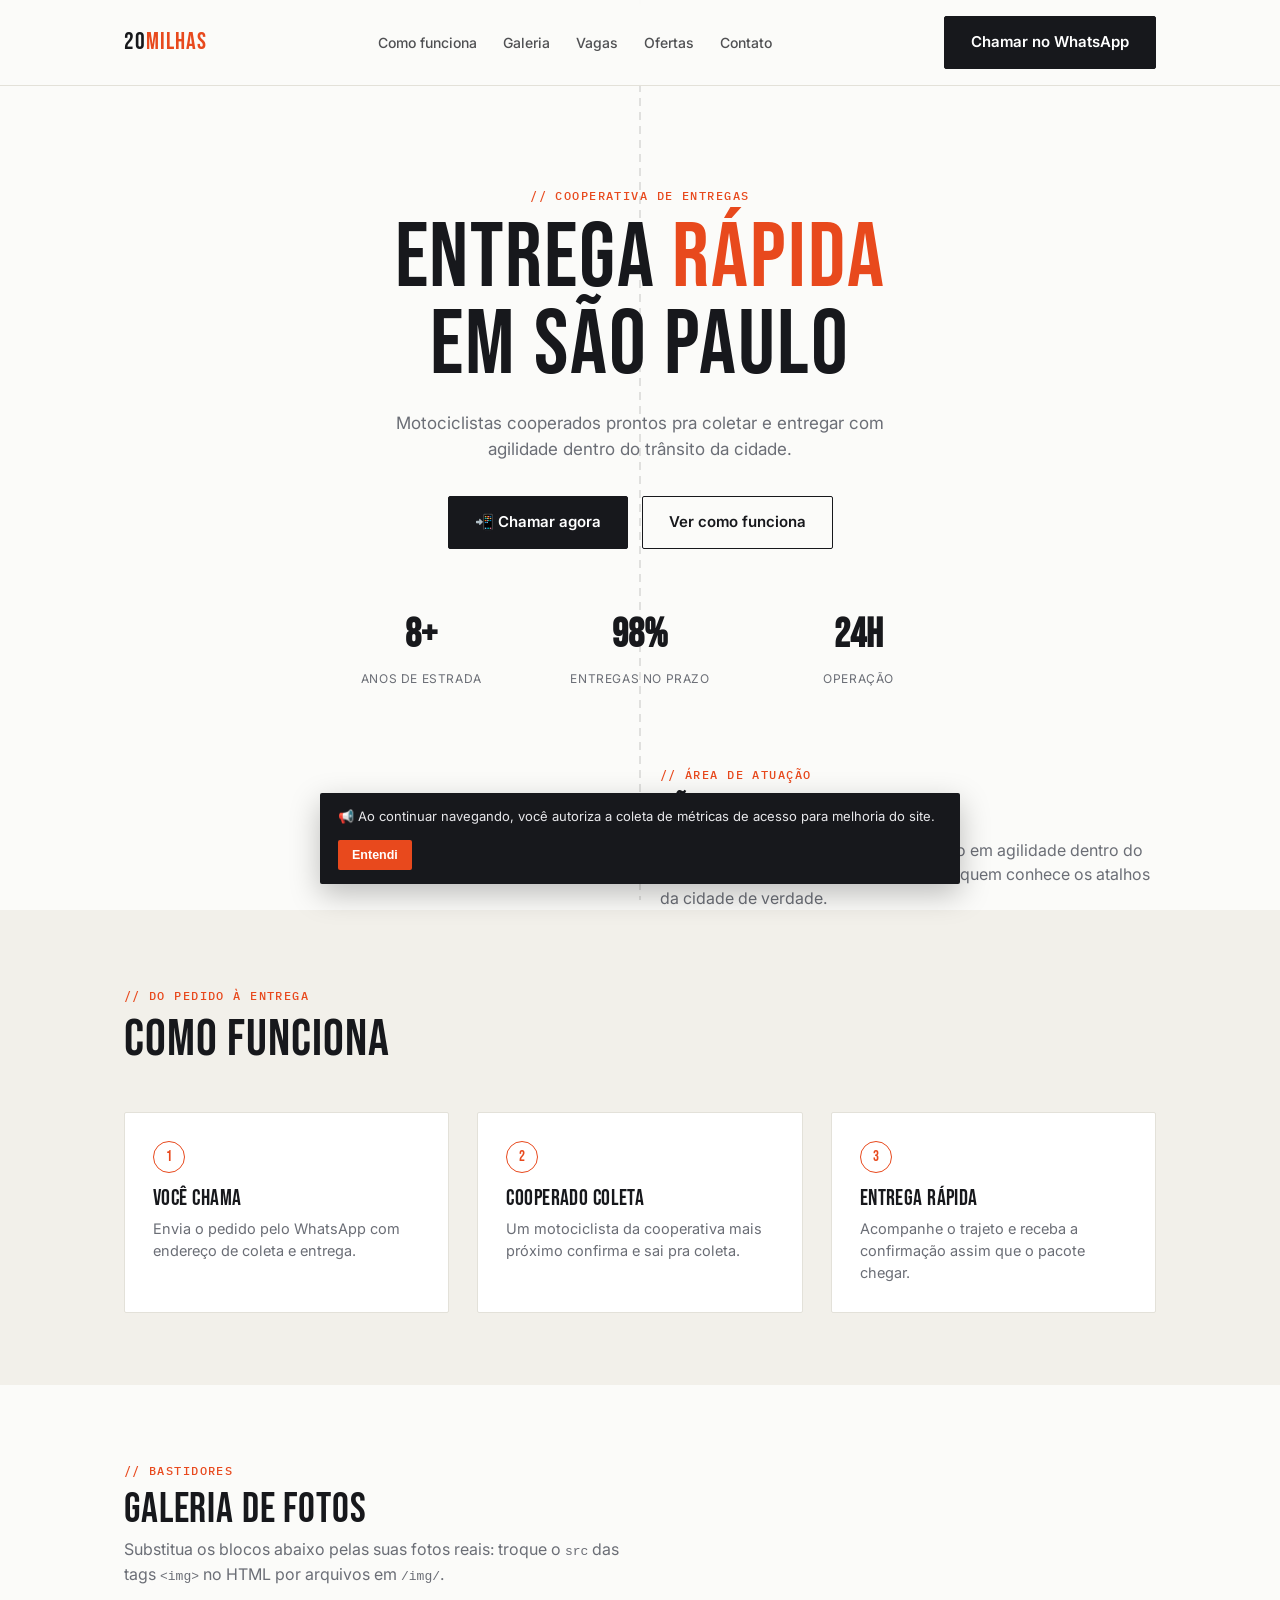
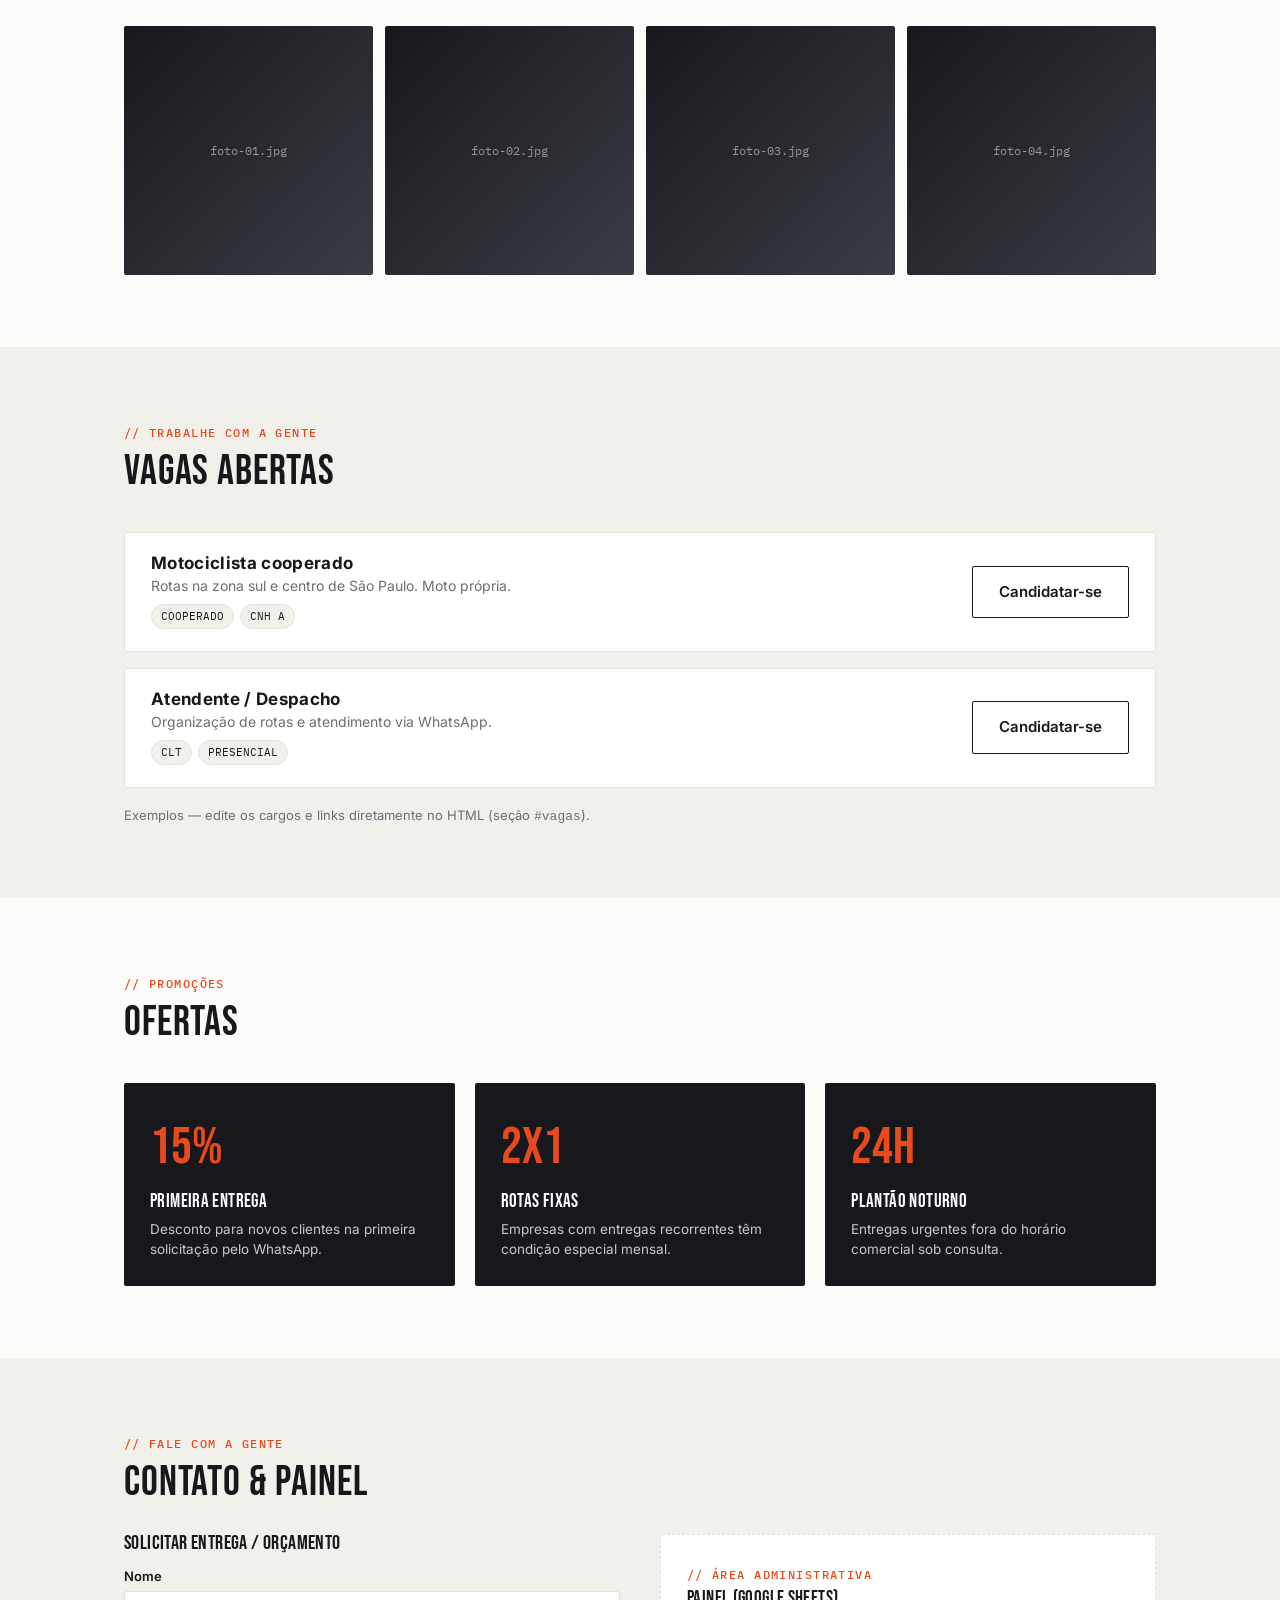
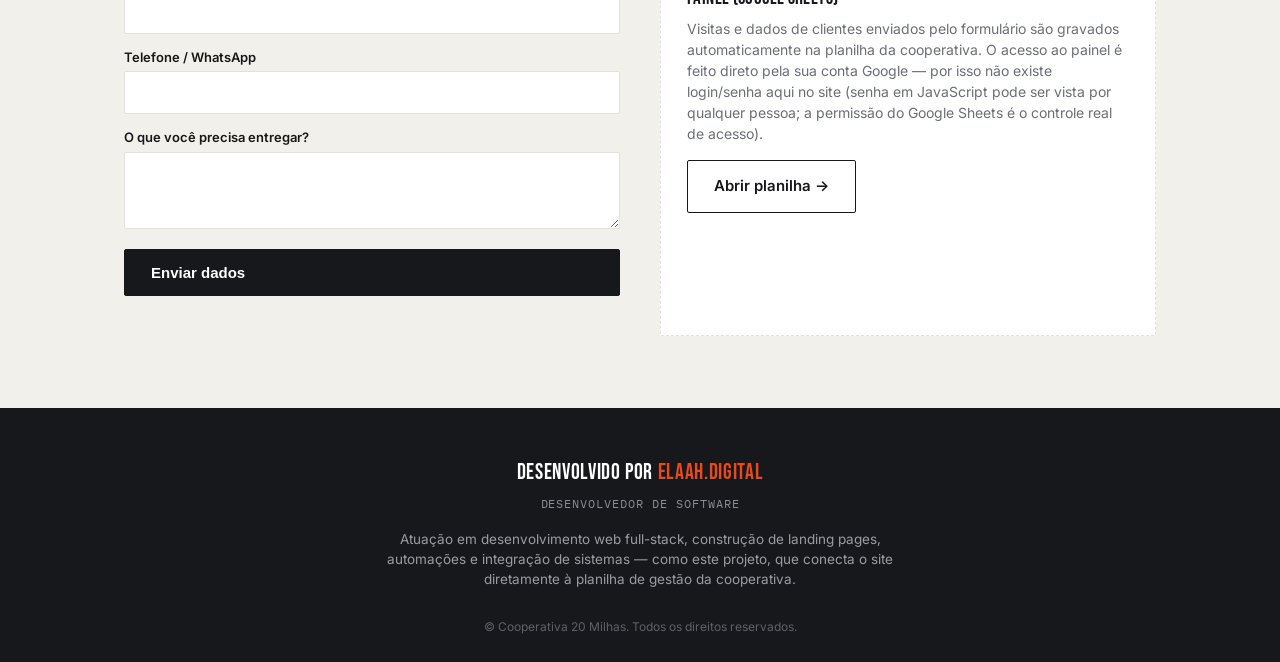
==== commit d97a1765: "Atualizar o index.html" ====
--- a/index.html
+++ b/index.html
@@ -392,7 +392,7 @@
 
 <footer>
   <div class="wrap">
-    <div class="signature">Desenvolvido por <span>Tony Felipe Martins</span></div>
+    <div class="signature">Desenvolvido por <span>elaah.digital</span></div>
     <div class="role">Desenvolvedor de software</div>
     <p class="bio">
       Atuação em desenvolvimento web full-stack, construção de landing pages, automações e integração de sistemas —
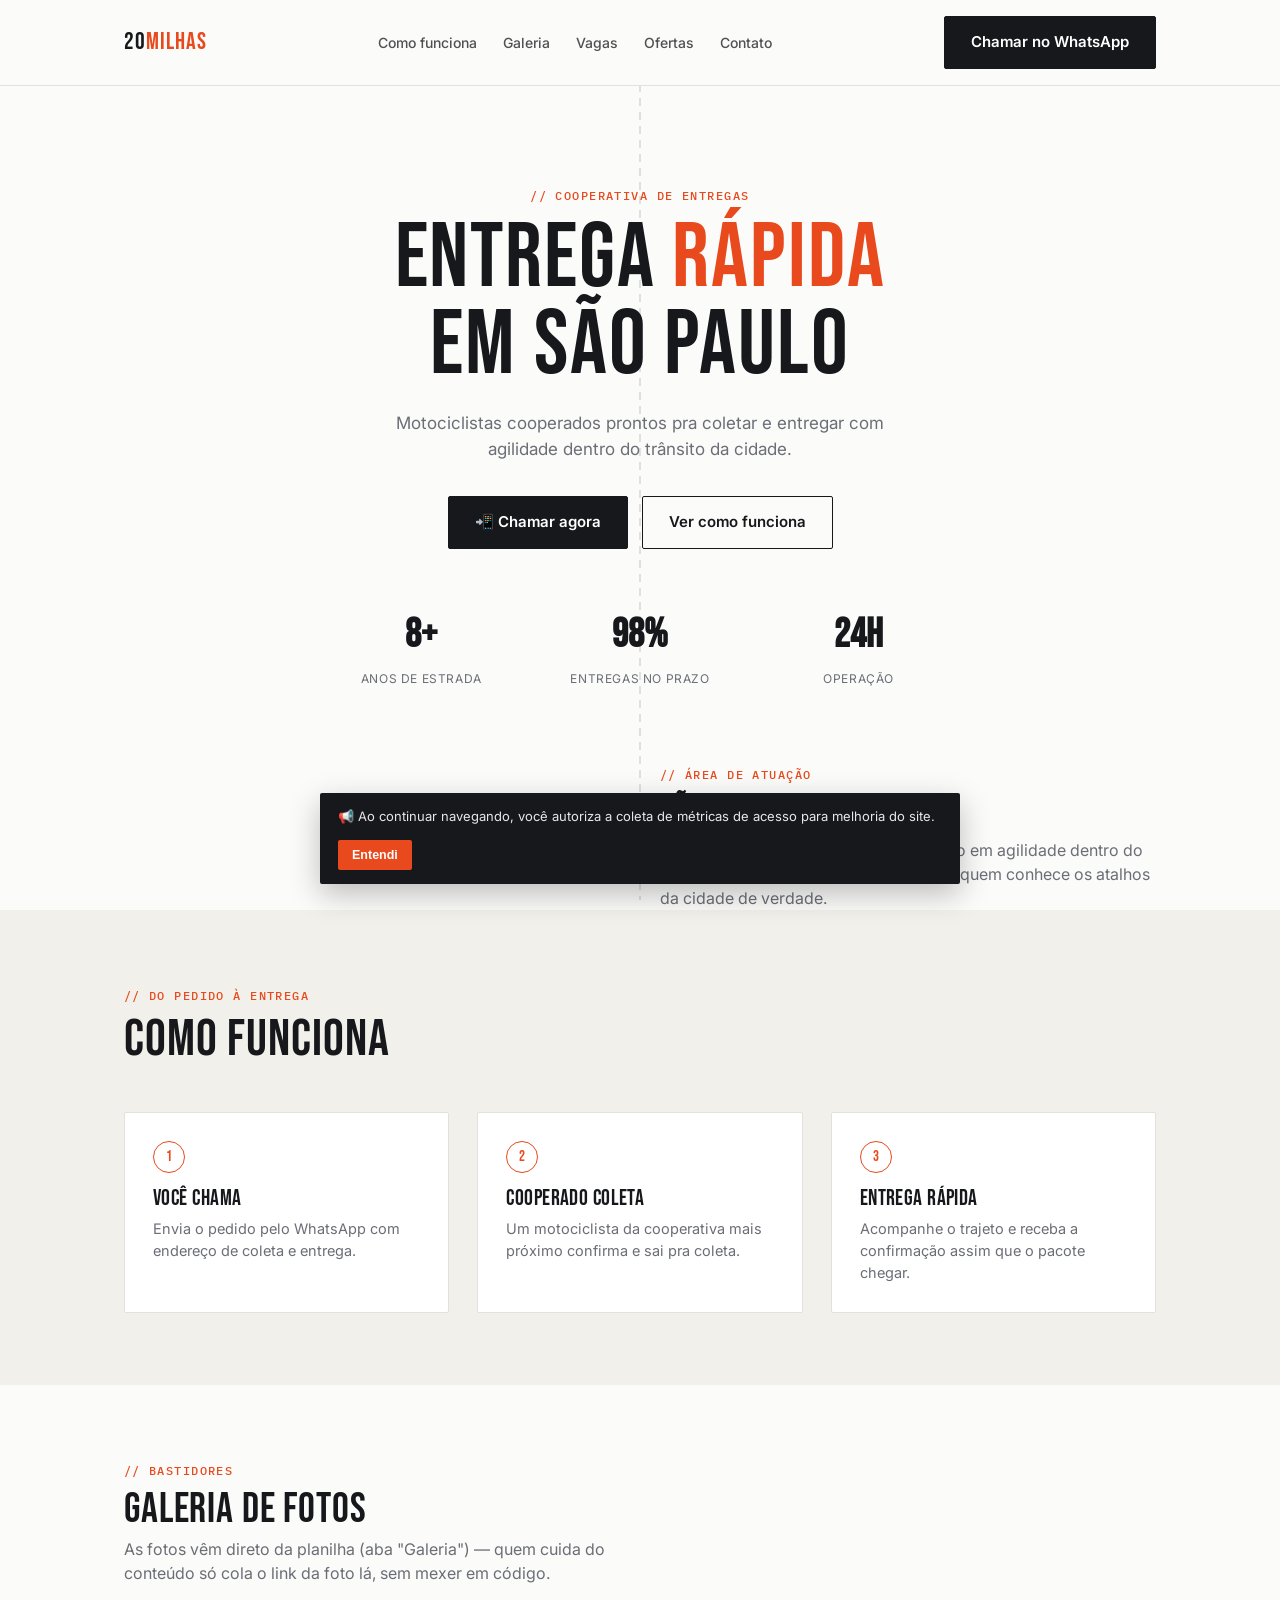
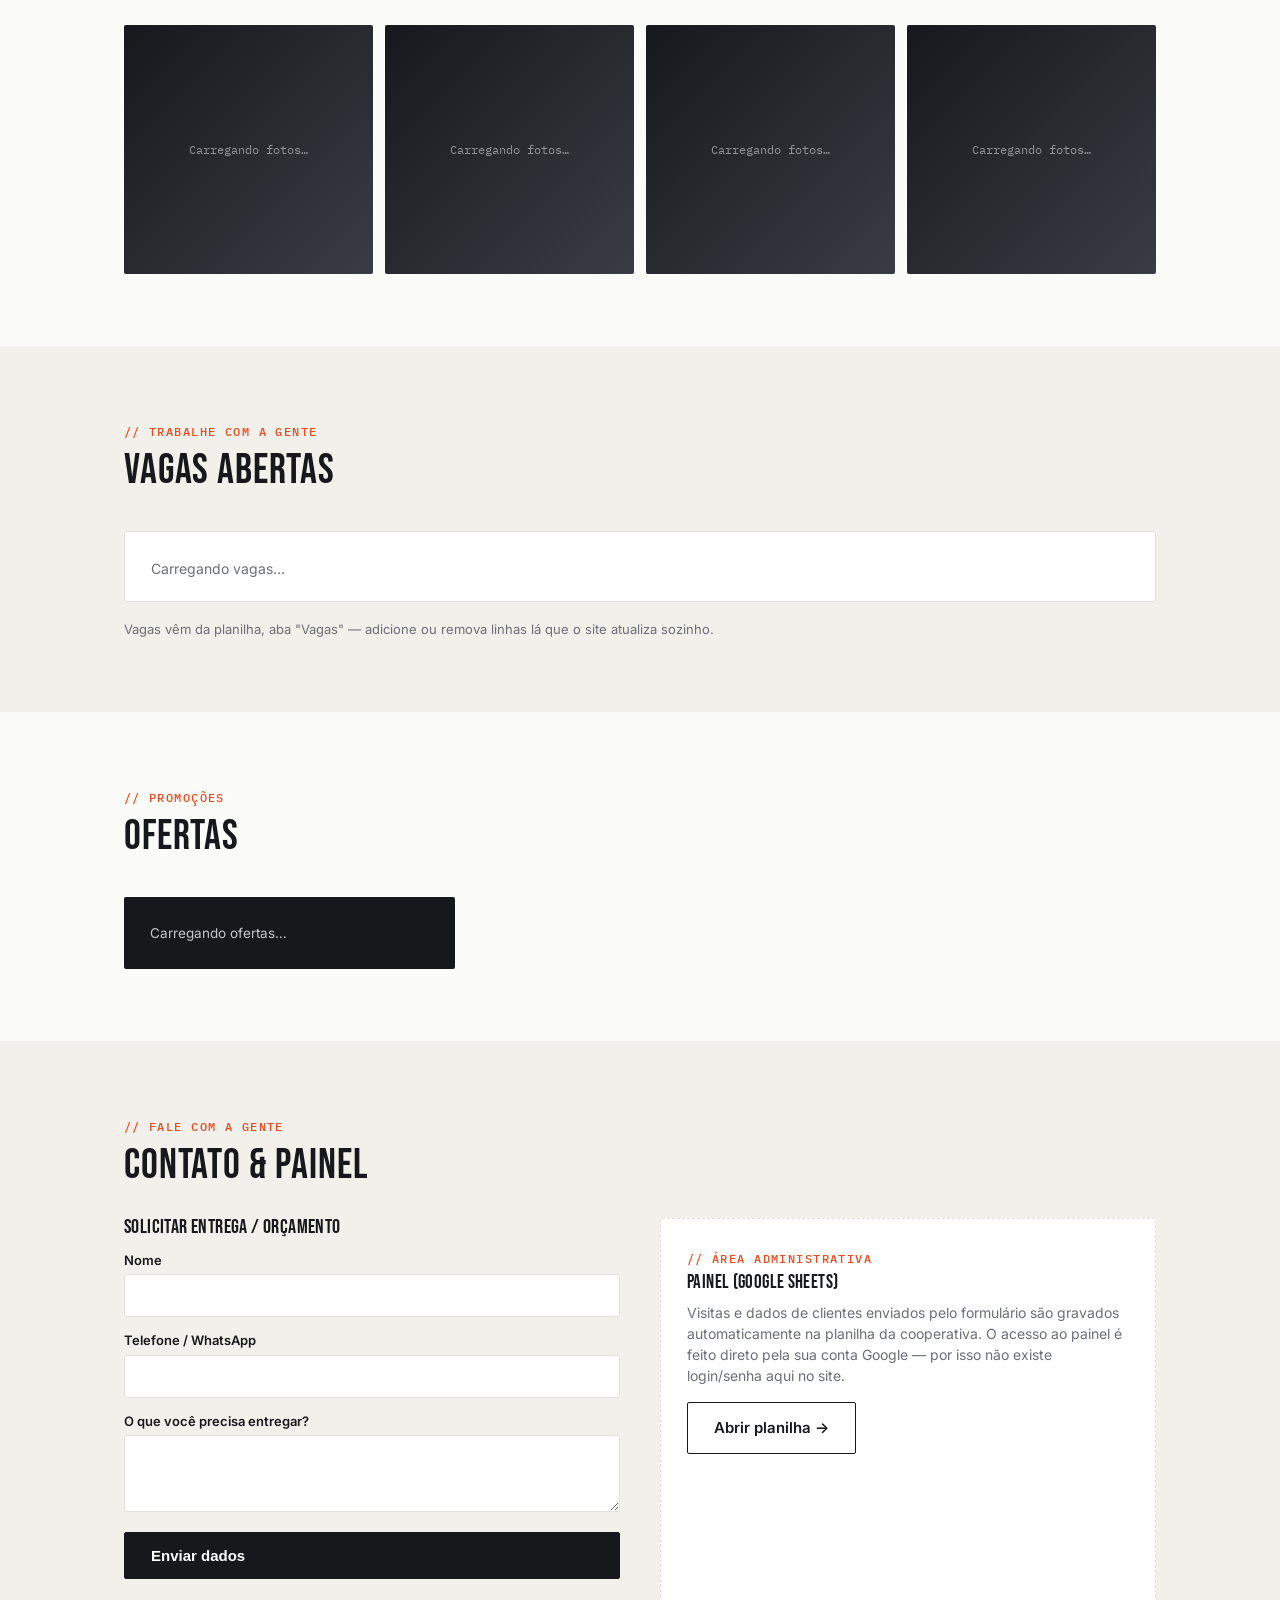
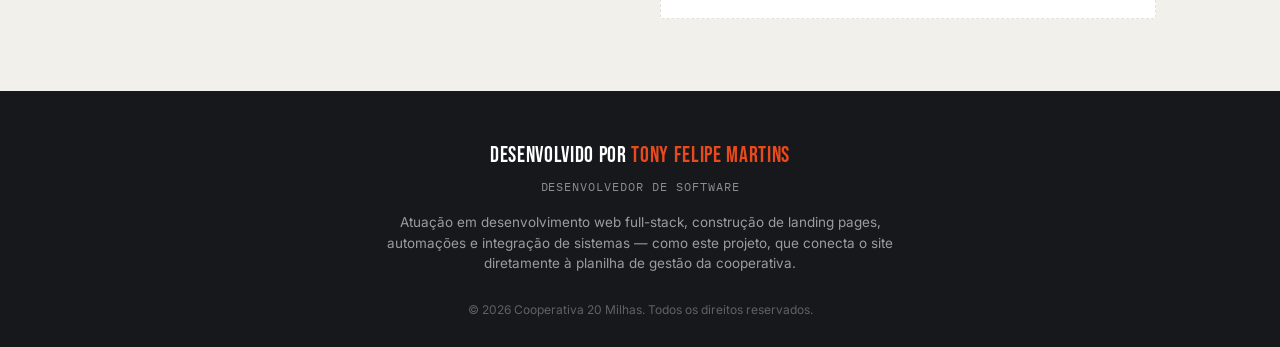
==== commit 8a301d5d: "Atualizar o index.html" ====
--- a/index.html
+++ b/index.html
@@ -60,7 +60,6 @@
   .btn.ghost{background:transparent; color:var(--ink);}
   .btn.ghost:hover{background:var(--ink); color:var(--white);}
 
-  /* ROTA — elemento de assinatura: uma linha de rota tracejada que costura a página */
   .route{
     position:absolute; left:50%; top:0; bottom:0; width:2px;
     transform:translateX(-50%);
@@ -73,7 +72,6 @@
   }
   @keyframes route-flow{ to{ background-position-y:-28px; } }
 
-  /* HEADER */
   header{
     position:sticky; top:0; z-index:50; background:rgba(251,251,249,.92);
     backdrop-filter:blur(6px); border-bottom:1px solid var(--line);
@@ -87,7 +85,6 @@
   .navlinks{display:none;}
   @media(min-width:760px){.navlinks{display:flex;}}
 
-  /* HERO */
   .hero{padding:96px 0 72px; text-align:center; position:relative;}
   .hero h1{font-size:clamp(48px,9vw,92px); text-transform:uppercase;}
   .hero h1 em{font-style:normal; color:var(--signal);}
@@ -97,7 +94,6 @@
   .stat b{display:block; font-family:'Bebas Neue'; font-size:40px; color:var(--ink);}
   .stat span{font-size:12px; color:var(--graphite); text-transform:uppercase; letter-spacing:.05em;}
 
-  /* SÃO PAULO */
   .region{display:grid; gap:40px; align-items:center;}
   @media(min-width:760px){.region{grid-template-columns:1fr 1fr;}}
   .region-visual{
@@ -107,7 +103,6 @@
   .region h2{font-size:36px; text-transform:uppercase; margin-bottom:10px;}
   .region p{color:var(--graphite);}
 
-  /* COMO FUNCIONA */
   .steps{display:grid; gap:28px; margin-top:48px;}
   @media(min-width:760px){.steps{grid-template-columns:repeat(3,1fr);}}
   .step{
@@ -122,7 +117,6 @@
   .step h3{font-size:22px; text-transform:uppercase; margin-bottom:8px;}
   .step p{color:var(--graphite); font-size:14.5px;}
 
-  /* GALERIA */
   .gallery{display:grid; grid-template-columns:repeat(2,1fr); gap:12px; margin-top:40px;}
   @media(min-width:640px){.gallery{grid-template-columns:repeat(4,1fr);}}
   .gallery figure{
@@ -134,7 +128,6 @@
   .gallery img{width:100%; height:100%; object-fit:cover;}
   .gallery figcaption{padding:4px;}
 
-  /* VAGAS */
   .jobs{display:grid; gap:16px; margin-top:40px;}
   .job{
     display:flex; justify-content:space-between; align-items:center; gap:16px;
@@ -149,7 +142,6 @@
     margin-right:6px; display:inline-block; margin-top:8px;
   }
 
-  /* OFERTAS */
   .offers{display:grid; gap:20px; margin-top:40px;}
   @media(min-width:760px){.offers{grid-template-columns:repeat(3,1fr);}}
   .offer{
@@ -160,7 +152,6 @@
   .offer h3{font-size:19px; margin:6px 0 8px; text-transform:uppercase;}
   .offer p{color:#c7c8cd; font-size:13.5px;}
 
-  /* CONTATO / CAPTURA DE DADOS */
   .contact-grid{display:grid; gap:40px;}
   @media(min-width:760px){.contact-grid{grid-template-columns:1fr 1fr;}}
   form{display:grid; gap:14px;}
@@ -180,7 +171,6 @@
   }
   .admin-box p{color:var(--graphite); font-size:14px; margin:10px 0 16px;}
 
-  /* FOOTER / ASSINATURA */
   footer{background:var(--ink); color:#c7c8cd; padding:48px 0 28px; text-align:center;}
   footer .signature{
     font-family:'Bebas Neue'; font-size:22px; color:var(--white); letter-spacing:.03em;
@@ -222,7 +212,6 @@
 
 <main>
 
-  <!-- HERO -->
   <section class="hero wrap">
     <div class="eyebrow">Cooperativa de entregas</div>
     <h1>ENTREGA <em>RÁPIDA</em><br>EM SÃO PAULO</h1>
@@ -238,7 +227,6 @@
     </div>
   </section>
 
-  <!-- SÃO PAULO -->
   <section class="wrap">
     <div class="region">
       <div class="region-visual" aria-hidden="true"></div>
@@ -250,7 +238,6 @@
     </div>
   </section>
 
-  <!-- COMO FUNCIONA -->
   <section class="alt" id="como-funciona">
     <div class="wrap">
       <div class="eyebrow">Do pedido à entrega</div>
@@ -275,76 +262,43 @@
     </div>
   </section>
 
-  <!-- GALERIA DE FOTOS -->
   <section id="galeria">
     <div class="wrap">
       <div class="eyebrow">Bastidores</div>
       <h2 style="font-size:clamp(28px,5vw,42px); text-transform:uppercase;">Galeria de fotos</h2>
       <p style="color:var(--graphite); margin-top:8px; max-width:520px;">
-        Substitua os blocos abaixo pelas suas fotos reais: troque o <code>src</code> das tags <code>&lt;img&gt;</code> no HTML por arquivos em <code>/img/</code>.
+        As fotos vêm direto da planilha (aba "Galeria") — quem cuida do conteúdo só cola o link da foto lá, sem mexer em código.
       </p>
-      <div class="gallery">
-        <figure><span>foto-01.jpg</span></figure>
-        <figure><span>foto-02.jpg</span></figure>
-        <figure><span>foto-03.jpg</span></figure>
-        <figure><span>foto-04.jpg</span></figure>
-      </div>
-    </div>
-  </section>
-
-  <!-- VAGAS DE EMPREGO -->
+      <div class="gallery" id="gallery-grid">
+        <figure><span>Carregando fotos…</span></figure>
+        <figure><span>Carregando fotos…</span></figure>
+        <figure><span>Carregando fotos…</span></figure>
+        <figure><span>Carregando fotos…</span></figure>
+      </div>
+    </div>
+  </section>
+
   <section class="alt" id="vagas">
     <div class="wrap">
       <div class="eyebrow">Trabalhe com a gente</div>
       <h2 style="font-size:clamp(28px,5vw,42px); text-transform:uppercase;">Vagas abertas</h2>
-      <div class="jobs">
-        <div class="job">
-          <div>
-            <h3>Motociclista cooperado</h3>
-            <p>Rotas na zona sul e centro de São Paulo. Moto própria.</p>
-            <span class="tag">Cooperado</span><span class="tag">CNH A</span>
-          </div>
-          <a class="btn ghost" href="https://wa.me/5511000000000?text=Quero%20me%20candidatar%20à%20vaga%20de%20motociclista" target="_blank" rel="noopener">Candidatar-se</a>
-        </div>
-        <div class="job">
-          <div>
-            <h3>Atendente / Despacho</h3>
-            <p>Organização de rotas e atendimento via WhatsApp.</p>
-            <span class="tag">CLT</span><span class="tag">Presencial</span>
-          </div>
-          <a class="btn ghost" href="https://wa.me/5511000000000?text=Quero%20me%20candidatar%20à%20vaga%20de%20atendente" target="_blank" rel="noopener">Candidatar-se</a>
-        </div>
-      </div>
-      <p style="color:var(--graphite); font-size:13px; margin-top:18px;">Exemplos — edite os cargos e links diretamente no HTML (seção <code>#vagas</code>).</p>
-    </div>
-  </section>
-
-  <!-- OFERTAS -->
+      <div class="jobs" id="jobs-list">
+        <div class="job"><p>Carregando vagas…</p></div>
+      </div>
+      <p style="color:var(--graphite); font-size:13px; margin-top:18px;">Vagas vêm da planilha, aba "Vagas" — adicione ou remova linhas lá que o site atualiza sozinho.</p>
+    </div>
+  </section>
+
   <section id="ofertas">
     <div class="wrap">
       <div class="eyebrow">Promoções</div>
       <h2 style="font-size:clamp(28px,5vw,42px); text-transform:uppercase;">Ofertas</h2>
-      <div class="offers">
-        <div class="offer">
-          <div class="pct">15%</div>
-          <h3>Primeira entrega</h3>
-          <p>Desconto para novos clientes na primeira solicitação pelo WhatsApp.</p>
-        </div>
-        <div class="offer">
-          <div class="pct">2x1</div>
-          <h3>Rotas fixas</h3>
-          <p>Empresas com entregas recorrentes têm condição especial mensal.</p>
-        </div>
-        <div class="offer">
-          <div class="pct">24h</div>
-          <h3>Plantão noturno</h3>
-          <p>Entregas urgentes fora do horário comercial sob consulta.</p>
-        </div>
-      </div>
-    </div>
-  </section>
-
-  <!-- CONTATO + CAPTURA / ADMIN -->
+      <div class="offers" id="offers-list">
+        <div class="offer"><p>Carregando ofertas…</p></div>
+      </div>
+    </div>
+  </section>
+
   <section class="alt" id="contato">
     <div class="wrap">
       <div class="eyebrow">Fale com a gente</div>
@@ -353,7 +307,6 @@
         <div>
           <h3 style="font-size:20px; margin-bottom:14px;">Solicitar entrega / orçamento</h3>
           <form id="lead-form">
-            <!-- campo-armadilha anti-spam: invisível para pessoas, bots costumam preencher -->
             <div style="position:absolute; left:-9999px;" aria-hidden="true">
               <label for="website">Não preencha este campo</label>
               <input type="text" id="website" name="website" tabindex="-1" autocomplete="off">
@@ -379,8 +332,7 @@
           <h3 style="font-size:19px;">Painel (Google Sheets)</h3>
           <p>
             Visitas e dados de clientes enviados pelo formulário são gravados automaticamente na planilha da cooperativa.
-            O acesso ao painel é feito direto pela sua conta Google — por isso não existe login/senha aqui no site
-            (senha em JavaScript pode ser vista por qualquer pessoa; a permissão do Google Sheets é o controle real de acesso).
+            O acesso ao painel é feito direto pela sua conta Google — por isso não existe login/senha aqui no site.
           </p>
           <a class="btn ghost" href="https://docs.google.com/spreadsheets/d/1BiwZdXF5TsYF5s0l7TvB1W1UX4ikvHRaahBZQKjuG9M/edit" target="_blank" rel="noopener">Abrir planilha →</a>
         </div>
@@ -392,7 +344,7 @@
 
 <footer>
   <div class="wrap">
-    <div class="signature">Desenvolvido por <span>elaah.digital</span></div>
+    <div class="signature">Desenvolvido por <span>Tony Felipe Martins</span></div>
     <div class="role">Desenvolvedor de software</div>
     <p class="bio">
       Atuação em desenvolvimento web full-stack, construção de landing pages, automações e integração de sistemas —
